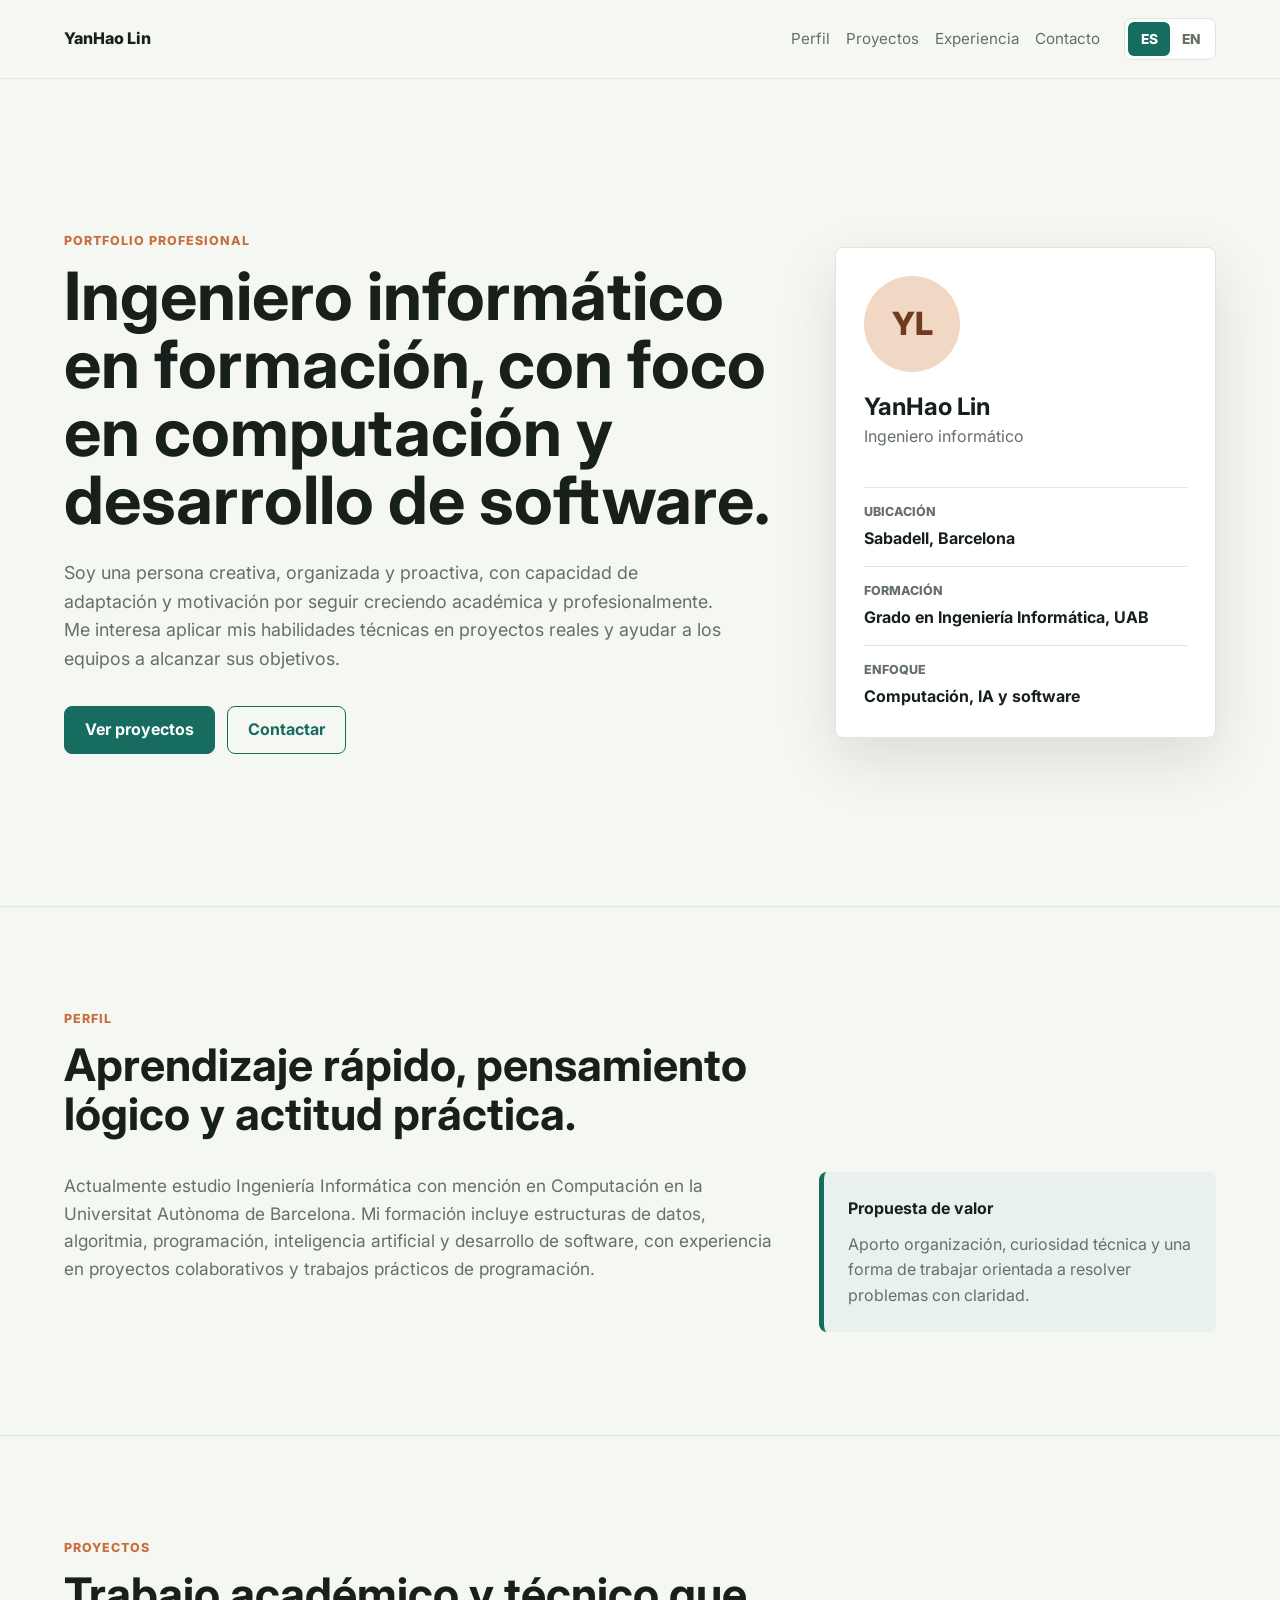
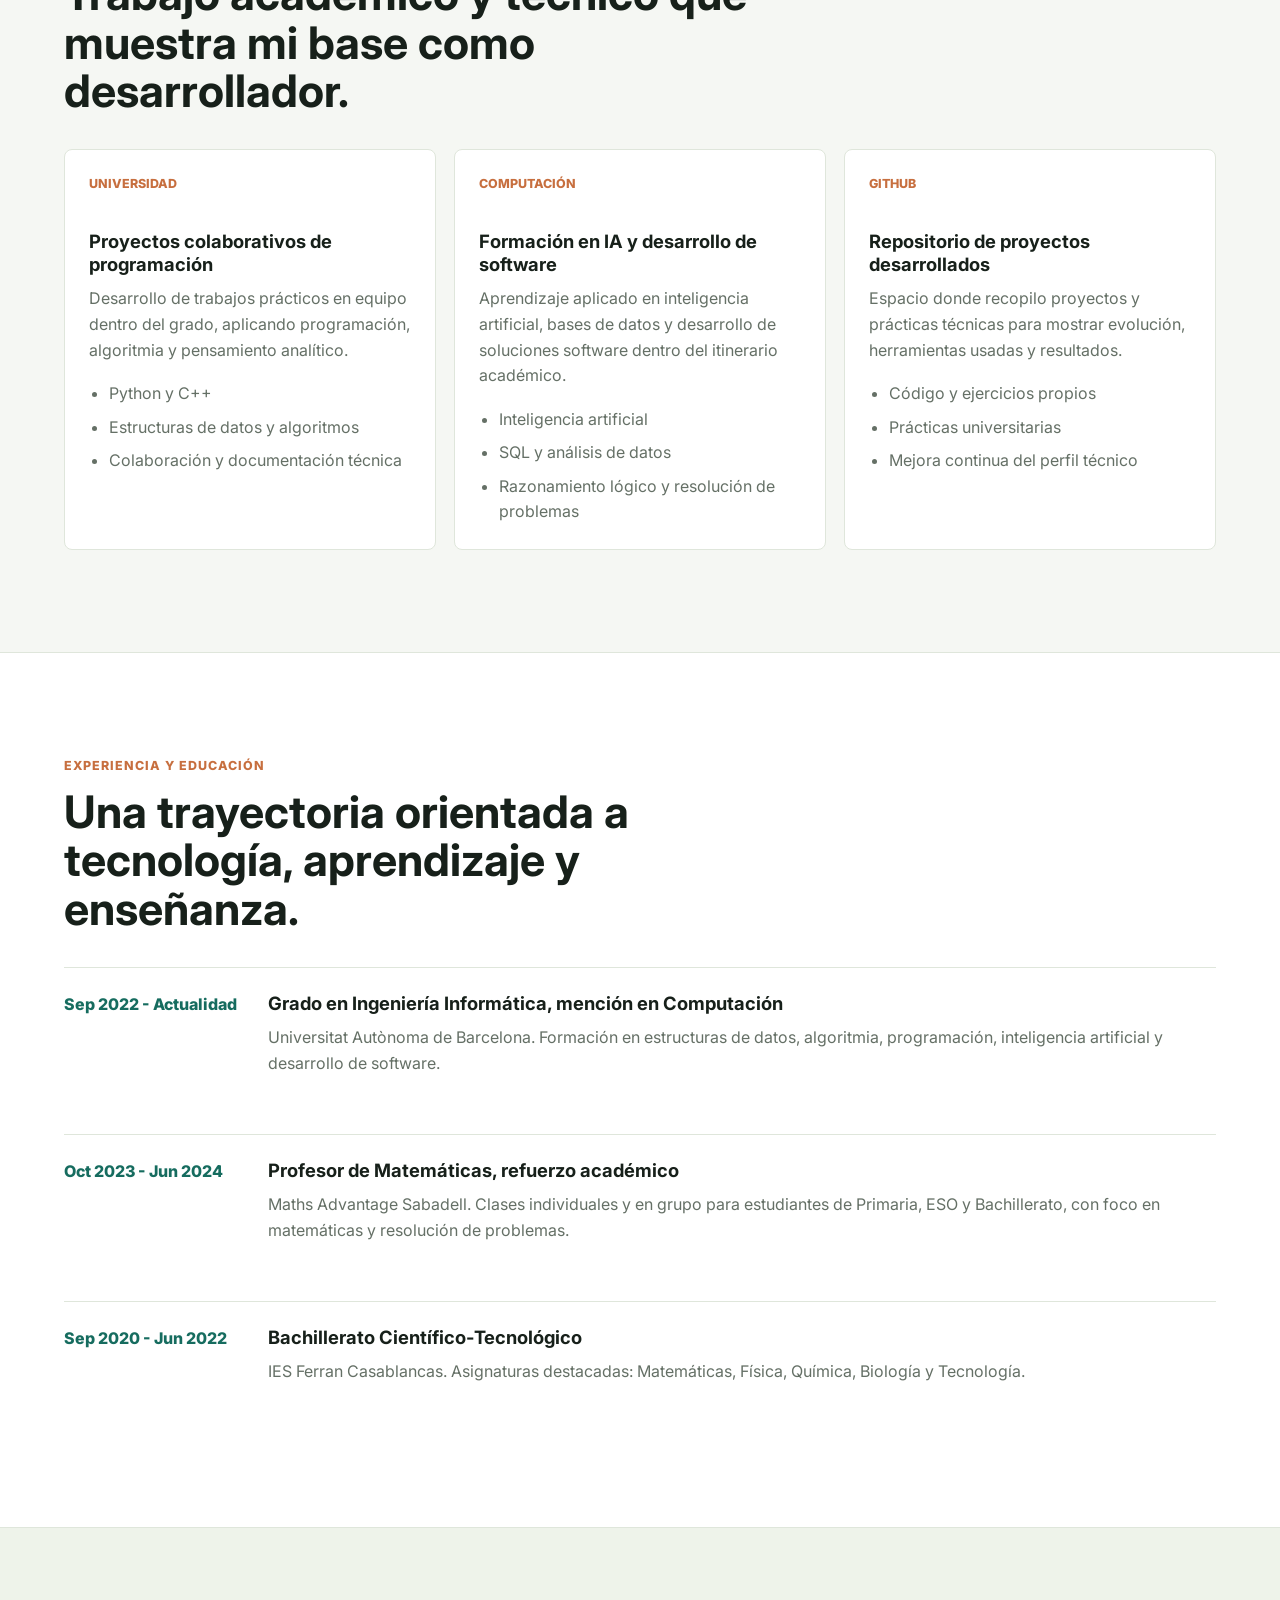
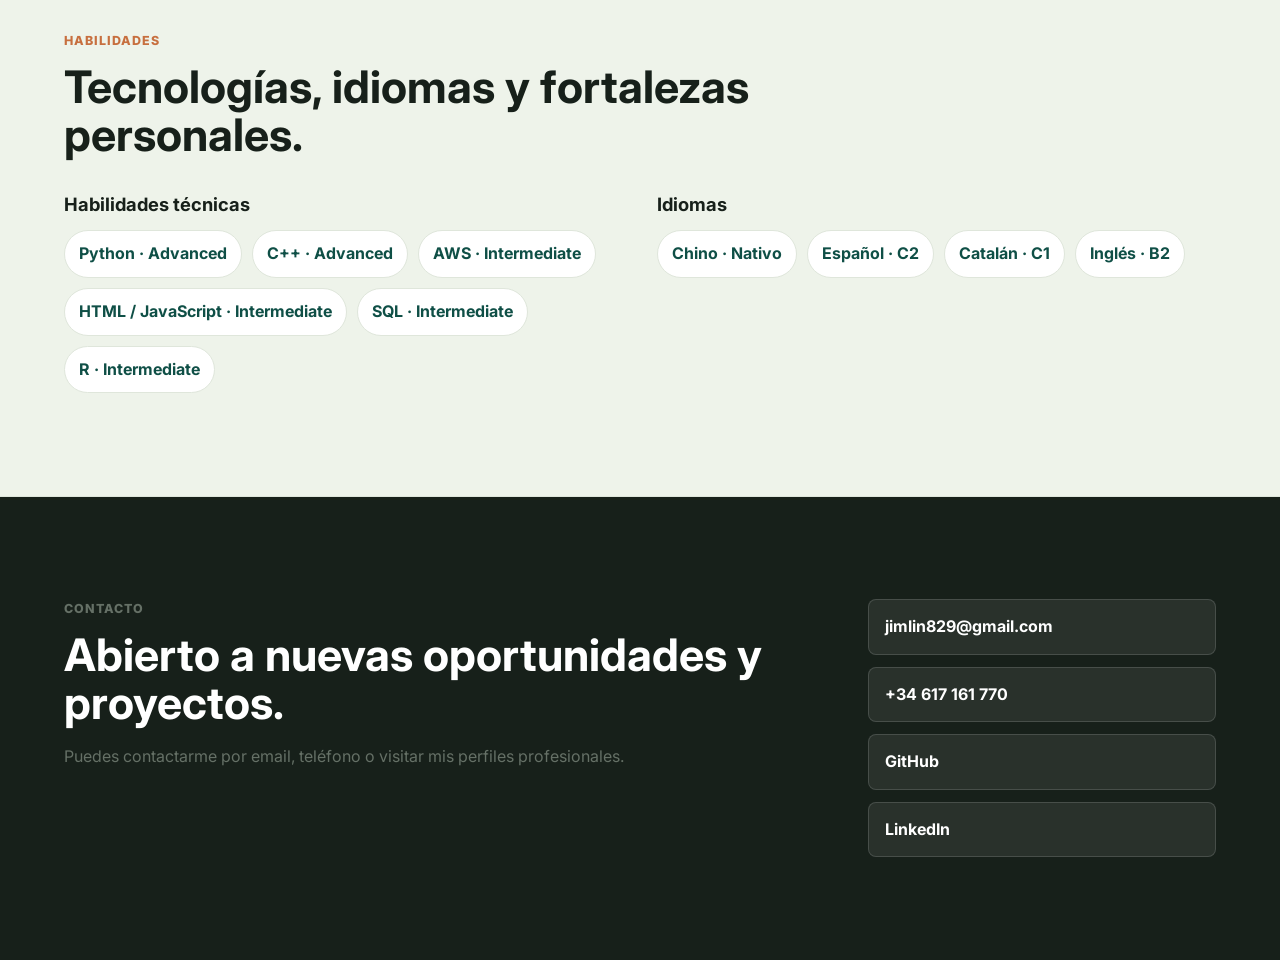
==== index.html @ ebeb7937 "Portfolio creado" ====
<!DOCTYPE html>
<html lang="es">
<head>
  <meta charset="UTF-8">
  <meta name="viewport" content="width=device-width, initial-scale=1.0">
  <title>YanHao Lin | Portfolio</title>
  <link rel="preconnect" href="https://fonts.googleapis.com">
  <link rel="preconnect" href="https://fonts.gstatic.com" crossorigin>
  <link href="https://fonts.googleapis.com/css2?family=Inter:wght@400;500;600;700;800&display=swap" rel="stylesheet">
  <link rel="stylesheet" href="styles.css">
</head>
<body>
  <header class="site-header">
    <a class="brand" href="#inicio">YanHao Lin</a>
    <nav class="nav" aria-label="Navegación principal">
      <a href="#perfil" data-i18n="navProfile">Perfil</a>
      <a href="#proyectos" data-i18n="navProjects">Proyectos</a>
      <a href="#experiencia" data-i18n="navExperience">Experiencia</a>
      <a href="#contacto" data-i18n="navContact">Contacto</a>
    </nav>
    <div class="language-switch" aria-label="Cambiar idioma">
      <button class="lang-button active" type="button" data-lang="es">ES</button>
      <button class="lang-button" type="button" data-lang="en">EN</button>
    </div>
  </header>

  <main>
    <section class="hero" id="inicio">
      <div class="hero-content">
        <p class="eyebrow" data-i18n="heroEyebrow">Portfolio profesional</p>
        <h1 data-i18n="heroTitle">Ingeniero informático en formación, con foco en computación y desarrollo de software.</h1>
        <p class="hero-copy" data-i18n="heroCopy">
          Soy una persona creativa, organizada y proactiva, con capacidad de adaptación y motivación por seguir creciendo académica y profesionalmente. Me interesa aplicar mis habilidades técnicas en proyectos reales y ayudar a los equipos a alcanzar sus objetivos.
        </p>
        <div class="hero-actions">
          <a class="button primary" href="#proyectos" data-i18n="heroPrimary">Ver proyectos</a>
          <a class="button secondary" href="mailto:jimlin829@gmail.com" data-i18n="heroSecondary">Contactar</a>
        </div>
      </div>
      <aside class="profile-panel" aria-label="Resumen profesional">
        <div class="avatar">YL</div>
        <div>
          <h2>YanHao Lin</h2>
          <p data-i18n="role">Ingeniero informático</p>
        </div>
        <dl class="quick-facts">
          <div>
            <dt data-i18n="factLocation">Ubicación</dt>
            <dd>Sabadell, Barcelona</dd>
          </div>
          <div>
            <dt data-i18n="factEducation">Formación</dt>
            <dd data-i18n="factEducationValue">Grado en Ingeniería Informática, UAB</dd>
          </div>
          <div>
            <dt data-i18n="factFocus">Enfoque</dt>
            <dd data-i18n="factFocusValue">Computación, IA y software</dd>
          </div>
        </dl>
      </aside>
    </section>

    <section class="section" id="perfil">
      <div class="section-heading">
        <p class="eyebrow" data-i18n="profileEyebrow">Perfil</p>
        <h2 data-i18n="profileTitle">Aprendizaje rápido, pensamiento lógico y actitud práctica.</h2>
      </div>
      <div class="two-column">
        <p data-i18n="profileCopy">
          Actualmente estudio Ingeniería Informática con mención en Computación en la Universitat Autònoma de Barcelona. Mi formación incluye estructuras de datos, algoritmia, programación, inteligencia artificial y desarrollo de software, con experiencia en proyectos colaborativos y trabajos prácticos de programación.
        </p>
        <div class="highlight-box">
          <strong data-i18n="valueTitle">Propuesta de valor</strong>
          <span data-i18n="valueCopy">Aporto organización, curiosidad técnica y una forma de trabajar orientada a resolver problemas con claridad.</span>
        </div>
      </div>
    </section>

    <section class="section" id="proyectos">
      <div class="section-heading">
        <p class="eyebrow" data-i18n="projectsEyebrow">Proyectos</p>
        <h2 data-i18n="projectsTitle">Trabajo académico y técnico que muestra mi base como desarrollador.</h2>
      </div>
      <div class="project-grid">
        <article class="project-card">
          <div class="project-meta" data-i18n="projectOneMeta">Universidad</div>
          <h3 data-i18n="projectOneTitle">Proyectos colaborativos de programación</h3>
          <p data-i18n="projectOneCopy">Desarrollo de trabajos prácticos en equipo dentro del grado, aplicando programación, algoritmia y pensamiento analítico.</p>
          <ul>
            <li data-i18n="projectOneA">Python y C++</li>
            <li data-i18n="projectOneB">Estructuras de datos y algoritmos</li>
            <li data-i18n="projectOneC">Colaboración y documentación técnica</li>
          </ul>
        </article>
        <article class="project-card">
          <div class="project-meta" data-i18n="projectTwoMeta">Computación</div>
          <h3 data-i18n="projectTwoTitle">Formación en IA y desarrollo de software</h3>
          <p data-i18n="projectTwoCopy">Aprendizaje aplicado en inteligencia artificial, bases de datos y desarrollo de soluciones software dentro del itinerario académico.</p>
          <ul>
            <li data-i18n="projectTwoA">Inteligencia artificial</li>
            <li data-i18n="projectTwoB">SQL y análisis de datos</li>
            <li data-i18n="projectTwoC">Razonamiento lógico y resolución de problemas</li>
          </ul>
        </article>
        <article class="project-card">
          <div class="project-meta" data-i18n="projectThreeMeta">GitHub</div>
          <h3 data-i18n="projectThreeTitle">Repositorio de proyectos desarrollados</h3>
          <p data-i18n="projectThreeCopy">Espacio donde recopilo proyectos y prácticas técnicas para mostrar evolución, herramientas usadas y resultados.</p>
          <ul>
            <li data-i18n="projectThreeA">Código y ejercicios propios</li>
            <li data-i18n="projectThreeB">Prácticas universitarias</li>
            <li data-i18n="projectThreeC">Mejora continua del perfil técnico</li>
          </ul>
        </article>
      </div>
    </section>

    <section class="section timeline-section" id="experiencia">
      <div class="section-heading">
        <p class="eyebrow" data-i18n="experienceEyebrow">Experiencia y educación</p>
        <h2 data-i18n="experienceTitle">Una trayectoria orientada a tecnología, aprendizaje y enseñanza.</h2>
      </div>
      <div class="timeline">
        <article class="timeline-item">
          <span data-i18n="dateUab">Sep 2022 - Actualidad</span>
          <div>
            <h3 data-i18n="uabTitle">Grado en Ingeniería Informática, mención en Computación</h3>
            <p data-i18n="uabCopy">Universitat Autònoma de Barcelona. Formación en estructuras de datos, algoritmia, programación, inteligencia artificial y desarrollo de software.</p>
          </div>
        </article>
        <article class="timeline-item">
          <span data-i18n="dateTutor">Oct 2023 - Jun 2024</span>
          <div>
            <h3 data-i18n="tutorTitle">Profesor de Matemáticas, refuerzo académico</h3>
            <p data-i18n="tutorCopy">Maths Advantage Sabadell. Clases individuales y en grupo para estudiantes de Primaria, ESO y Bachillerato, con foco en matemáticas y resolución de problemas.</p>
          </div>
        </article>
        <article class="timeline-item">
          <span data-i18n="dateBach">Sep 2020 - Jun 2022</span>
          <div>
            <h3 data-i18n="bachTitle">Bachillerato Científico-Tecnológico</h3>
            <p data-i18n="bachCopy">IES Ferran Casablancas. Asignaturas destacadas: Matemáticas, Física, Química, Biología y Tecnología.</p>
          </div>
        </article>
      </div>
    </section>

    <section class="section skills-section">
      <div class="section-heading">
        <p class="eyebrow" data-i18n="skillsEyebrow">Habilidades</p>
        <h2 data-i18n="skillsTitle">Tecnologías, idiomas y fortalezas personales.</h2>
      </div>
      <div class="skill-groups">
        <div>
          <h3 data-i18n="technicalSkills">Habilidades técnicas</h3>
          <div class="skills">
            <span>Python · Advanced</span>
            <span>C++ · Advanced</span>
            <span>AWS · Intermediate</span>
            <span>HTML / JavaScript · Intermediate</span>
            <span>SQL · Intermediate</span>
            <span>R · Intermediate</span>
          </div>
        </div>
        <div>
          <h3 data-i18n="languagesTitle">Idiomas</h3>
          <div class="skills">
            <span data-i18n="languageChinese">Chino · Nativo</span>
            <span data-i18n="languageSpanish">Español · C2</span>
            <span data-i18n="languageCatalan">Catalán · C1</span>
            <span data-i18n="languageEnglish">Inglés · B2</span>
          </div>
        </div>
      </div>
    </section>

    <section class="contact" id="contacto">
      <div>
        <p class="eyebrow" data-i18n="contactEyebrow">Contacto</p>
        <h2 data-i18n="contactTitle">Abierto a nuevas oportunidades y proyectos.</h2>
        <p data-i18n="contactCopy">Puedes contactarme por email, teléfono o visitar mis perfiles profesionales.</p>
      </div>
      <div class="contact-links">
        <a href="mailto:jimlin829@gmail.com">jimlin829@gmail.com</a>
        <a href="tel:+34617161770">+34 617 161 770</a>
        <a href="https://github.com/jimlin829" target="_blank" rel="noreferrer">GitHub</a>
        <a href="https://www.linkedin.com/in/yanhao-lin-095829254" target="_blank" rel="noreferrer">LinkedIn</a>
      </div>
    </section>
  </main>

  <script src="script.js"></script>
</body>
</html>
---- styles.css ----
:root {
  color-scheme: light;
  --bg: #f5f7f3;
  --panel: #ffffff;
  --ink: #17201a;
  --muted: #657066;
  --line: #dfe6db;
  --accent: #166c5f;
  --accent-dark: #0f4f46;
  --warm: #c76f3f;
  --shadow: 0 22px 60px rgba(23, 32, 26, 0.12);
}

* {
  box-sizing: border-box;
}

html {
  scroll-behavior: smooth;
}

body {
  margin: 0;
  background: var(--bg);
  color: var(--ink);
  font-family: Inter, Arial, sans-serif;
  line-height: 1.6;
}

a {
  color: inherit;
  text-decoration: none;
}

.site-header {
  position: sticky;
  top: 0;
  z-index: 10;
  display: flex;
  align-items: center;
  justify-content: space-between;
  gap: 24px;
  padding: 18px clamp(20px, 5vw, 72px);
  background: rgba(245, 247, 243, 0.88);
  border-bottom: 1px solid rgba(223, 230, 219, 0.8);
  backdrop-filter: blur(18px);
}

.brand {
  flex: 0 0 auto;
  font-weight: 800;
  letter-spacing: 0;
}

.nav {
  display: flex;
  flex-wrap: wrap;
  gap: 16px;
  margin-left: auto;
  color: var(--muted);
  font-size: 0.95rem;
}

.nav a:hover,
.nav a:focus {
  color: var(--accent);
}

.language-switch {
  display: inline-grid;
  grid-template-columns: 1fr 1fr;
  flex: 0 0 auto;
  padding: 3px;
  background: #ffffff;
  border: 1px solid var(--line);
  border-radius: 8px;
}

.lang-button {
  min-width: 42px;
  height: 34px;
  padding: 0 10px;
  background: transparent;
  border: 0;
  border-radius: 6px;
  color: var(--muted);
  cursor: pointer;
  font: inherit;
  font-size: 0.86rem;
  font-weight: 800;
}

.lang-button.active {
  background: var(--accent);
  color: #ffffff;
}

.lang-button:focus-visible {
  outline: 2px solid var(--warm);
  outline-offset: 2px;
}

.hero {
  display: grid;
  grid-template-columns: minmax(0, 1.3fr) minmax(300px, 0.7fr);
  align-items: center;
  gap: clamp(28px, 5vw, 64px);
  min-height: calc(100vh - 72px);
  padding: clamp(56px, 8vw, 104px) clamp(20px, 5vw, 72px);
  border-bottom: 1px solid var(--line);
}

.hero-content {
  max-width: 820px;
}

.eyebrow {
  margin: 0 0 12px;
  color: var(--warm);
  font-size: 0.78rem;
  font-weight: 800;
  letter-spacing: 0.08em;
  text-transform: uppercase;
}

h1,
h2,
h3,
p {
  margin-top: 0;
}

h1 {
  max-width: 780px;
  margin-bottom: 24px;
  font-size: clamp(2.2rem, 5.2vw, 4.8rem);
  line-height: 1.02;
  letter-spacing: 0;
}

h2 {
  margin-bottom: 16px;
  font-size: clamp(1.8rem, 3.5vw, 3.2rem);
  line-height: 1.08;
}

h3 {
  margin-bottom: 10px;
  font-size: 1.15rem;
  line-height: 1.25;
}

.hero-copy {
  max-width: 660px;
  color: var(--muted);
  font-size: 1.12rem;
}

.hero-actions {
  display: flex;
  flex-wrap: wrap;
  gap: 12px;
  margin-top: 32px;
}

.button {
  display: inline-flex;
  align-items: center;
  justify-content: center;
  min-height: 48px;
  padding: 0 20px;
  border: 1px solid var(--accent);
  border-radius: 8px;
  font-weight: 700;
}

.button.primary {
  background: var(--accent);
  color: #ffffff;
}

.button.secondary {
  color: var(--accent);
}

.button:hover,
.button:focus {
  transform: translateY(-1px);
}

.profile-panel {
  display: grid;
  gap: 22px;
  padding: 28px;
  background: var(--panel);
  border: 1px solid var(--line);
  border-radius: 8px;
  box-shadow: var(--shadow);
}

.avatar {
  display: grid;
  width: 96px;
  height: 96px;
  place-items: center;
  background: #f0d8c4;
  color: #713b20;
  border-radius: 50%;
  font-size: 2rem;
  font-weight: 800;
}

.profile-panel h2 {
  margin-bottom: 4px;
  font-size: 1.5rem;
}

.profile-panel p {
  color: var(--muted);
}

.quick-facts {
  display: grid;
  gap: 14px;
  margin: 0;
}

.quick-facts div {
  padding-top: 14px;
  border-top: 1px solid var(--line);
}

.quick-facts dt {
  color: var(--muted);
  font-size: 0.78rem;
  font-weight: 800;
  text-transform: uppercase;
}

.quick-facts dd {
  margin: 4px 0 0;
  font-weight: 700;
}

.section {
  padding: clamp(64px, 8vw, 104px) clamp(20px, 5vw, 72px);
  border-bottom: 1px solid var(--line);
}

.section-heading {
  max-width: 760px;
  margin-bottom: 34px;
}

.two-column {
  display: grid;
  grid-template-columns: minmax(0, 1fr) minmax(260px, 0.55fr);
  gap: 32px;
  align-items: start;
}

.two-column > p {
  max-width: 780px;
  color: var(--muted);
  font-size: 1.08rem;
}

.highlight-box {
  display: grid;
  gap: 10px;
  padding: 24px;
  background: #e8f1ef;
  border-left: 5px solid var(--accent);
  border-radius: 8px;
}

.highlight-box span {
  color: var(--muted);
}

.project-grid {
  display: grid;
  grid-template-columns: repeat(3, minmax(0, 1fr));
  gap: 18px;
}

.project-card {
  min-height: 310px;
  padding: 24px;
  background: var(--panel);
  border: 1px solid var(--line);
  border-radius: 8px;
}

.project-meta {
  margin-bottom: 36px;
  color: var(--warm);
  font-size: 0.78rem;
  font-weight: 800;
  text-transform: uppercase;
}

.project-card p,
.timeline-item p,
.contact p {
  color: var(--muted);
}

.project-card ul {
  display: grid;
  gap: 8px;
  margin: 18px 0 0;
  padding-left: 20px;
  color: var(--muted);
}

.timeline-section {
  background: #ffffff;
}

.timeline {
  display: grid;
  gap: 18px;
}

.timeline-item {
  display: grid;
  grid-template-columns: 180px minmax(0, 1fr);
  gap: 24px;
  padding: 24px 0;
  border-top: 1px solid var(--line);
}

.timeline-item span {
  color: var(--accent);
  font-weight: 800;
}

.skills-section {
  background: #eef3ea;
}

.skill-groups {
  display: grid;
  grid-template-columns: minmax(0, 1fr) minmax(0, 1fr);
  gap: 34px;
}

.skill-groups h3 {
  margin-bottom: 14px;
}

.skills {
  display: flex;
  flex-wrap: wrap;
  gap: 10px;
}

.skills span {
  padding: 10px 14px;
  background: #ffffff;
  border: 1px solid var(--line);
  border-radius: 999px;
  color: var(--accent-dark);
  font-weight: 700;
}

.contact {
  display: grid;
  grid-template-columns: minmax(0, 1fr) minmax(260px, 0.45fr);
  gap: 32px;
  padding: clamp(64px, 8vw, 104px) clamp(20px, 5vw, 72px);
  background: var(--ink);
  color: #ffffff;
}

.contact p {
  max-width: 640px;
}

.contact-links {
  display: grid;
  gap: 12px;
  align-content: start;
}

.contact-links a {
  padding: 14px 16px;
  background: rgba(255, 255, 255, 0.08);
  border: 1px solid rgba(255, 255, 255, 0.14);
  border-radius: 8px;
  font-weight: 700;
}

.contact-links a:hover,
.contact-links a:focus {
  background: rgba(255, 255, 255, 0.16);
}

@media (max-width: 900px) {
  .hero,
  .two-column,
  .skill-groups,
  .contact {
    grid-template-columns: 1fr;
  }

  .hero {
    min-height: auto;
  }

  .project-grid {
    grid-template-columns: 1fr;
  }

  .project-card {
    min-height: auto;
  }
}

@media (max-width: 640px) {
  .site-header {
    align-items: flex-start;
    flex-direction: column;
  }

  .nav {
    margin-left: 0;
    width: 100%;
    justify-content: space-between;
    gap: 10px;
    font-size: 0.9rem;
  }

  .language-switch {
    width: 100%;
  }

  h1 {
    font-size: clamp(2.3rem, 15vw, 4rem);
  }

  .profile-panel,
  .project-card,
  .highlight-box {
    padding: 20px;
  }

  .timeline-item {
    grid-template-columns: 1fr;
    gap: 8px;
  }
}
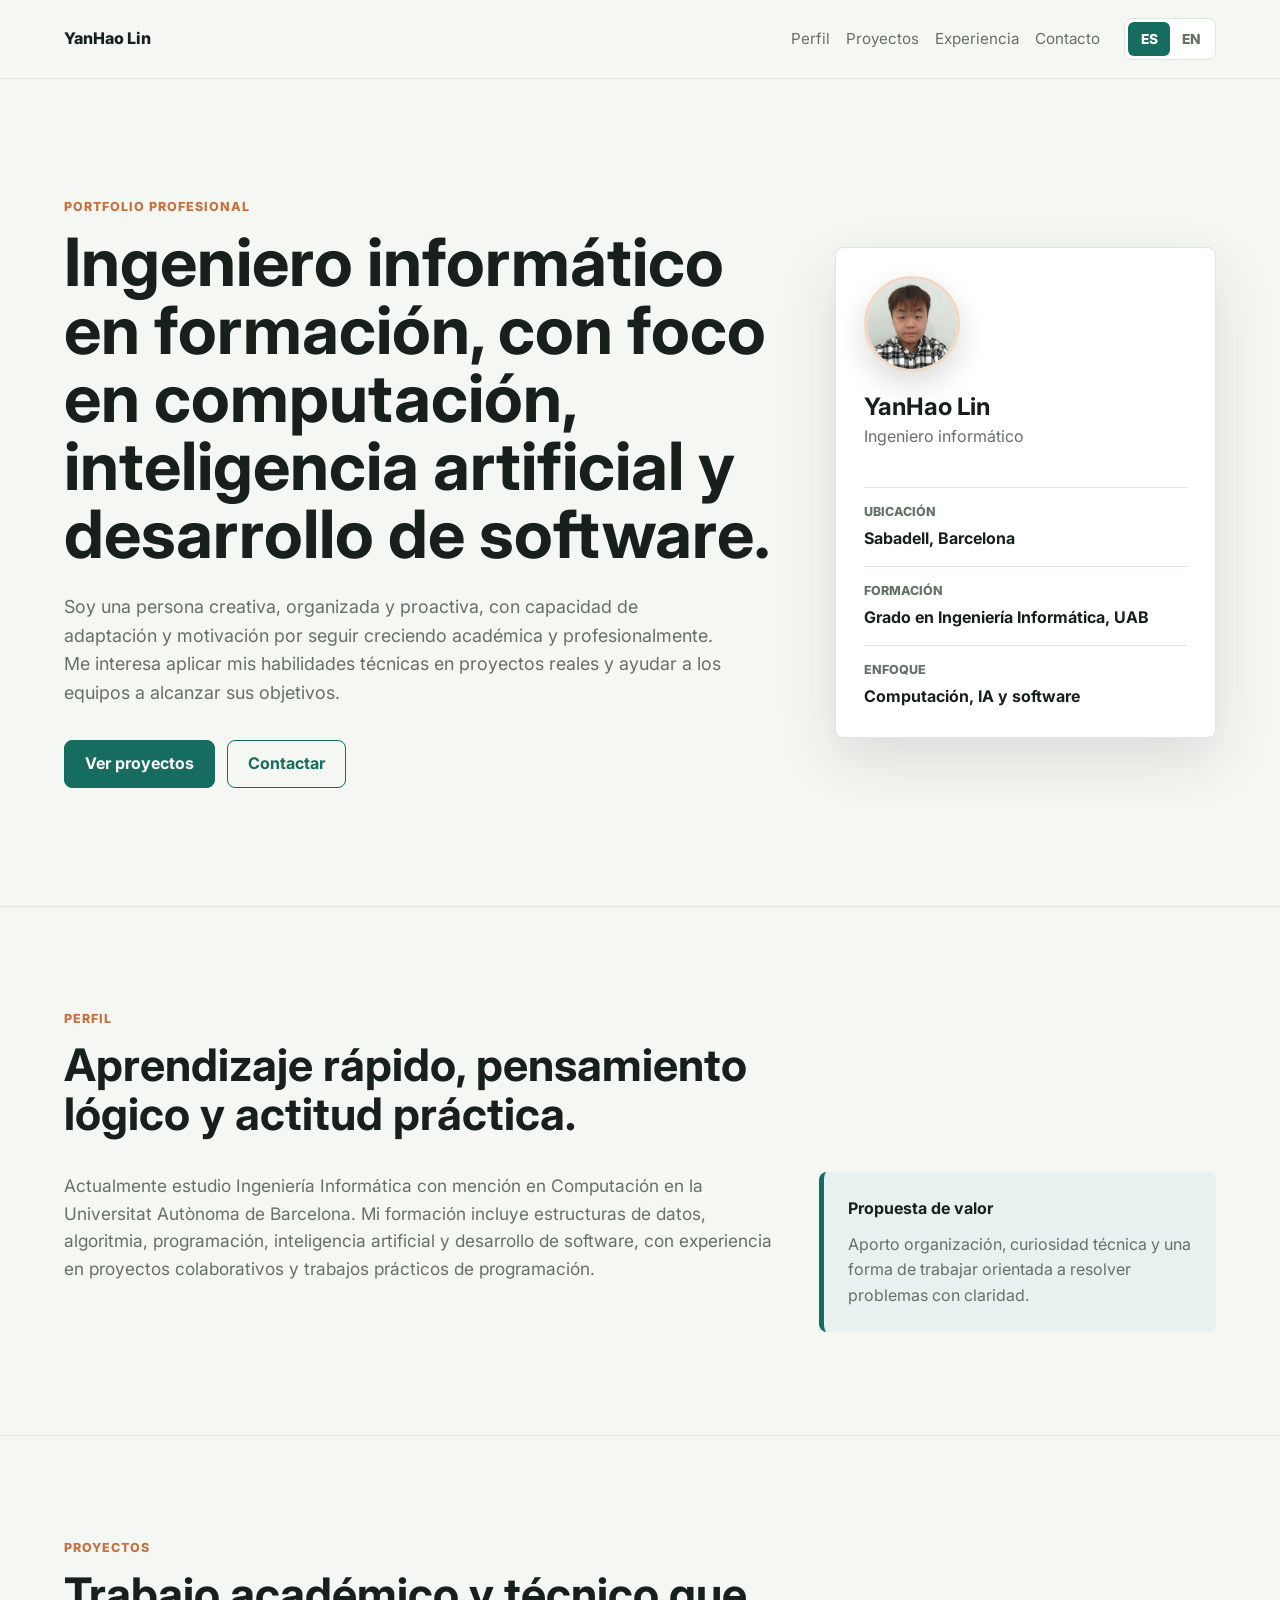
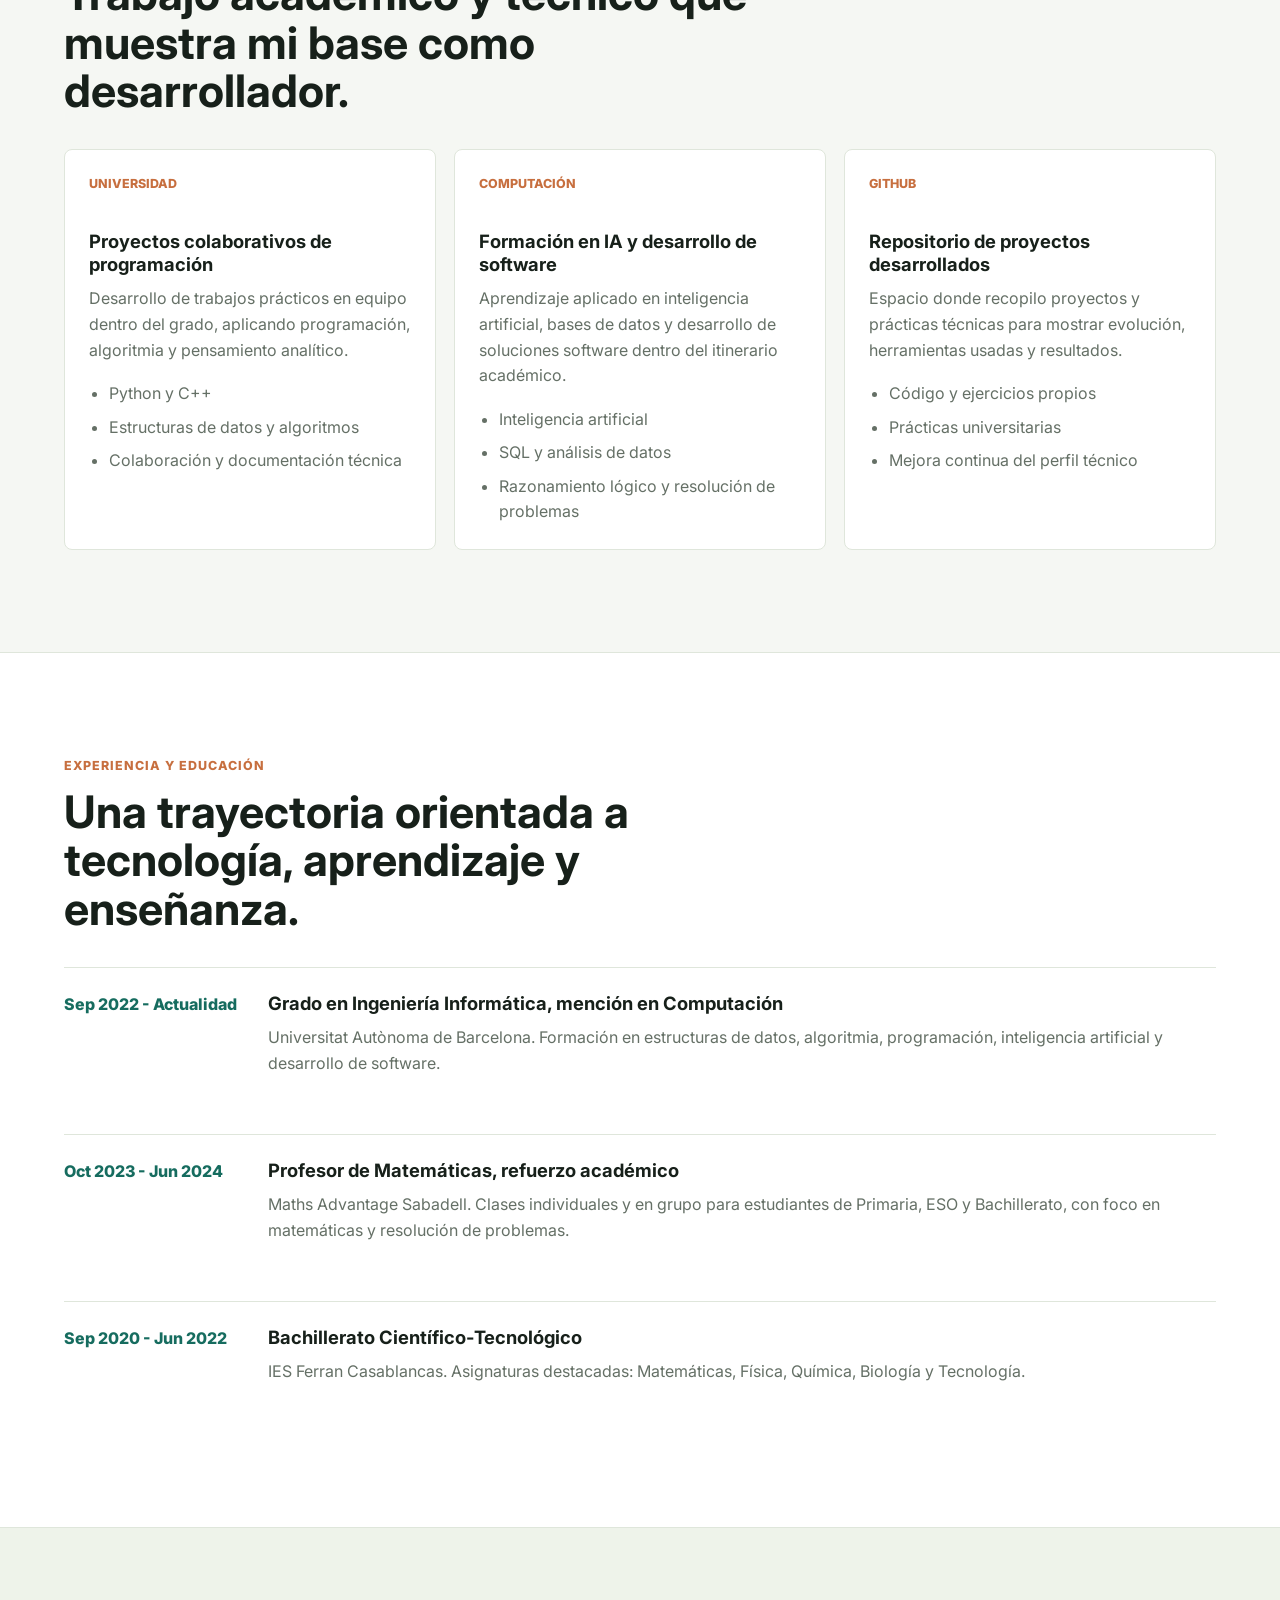
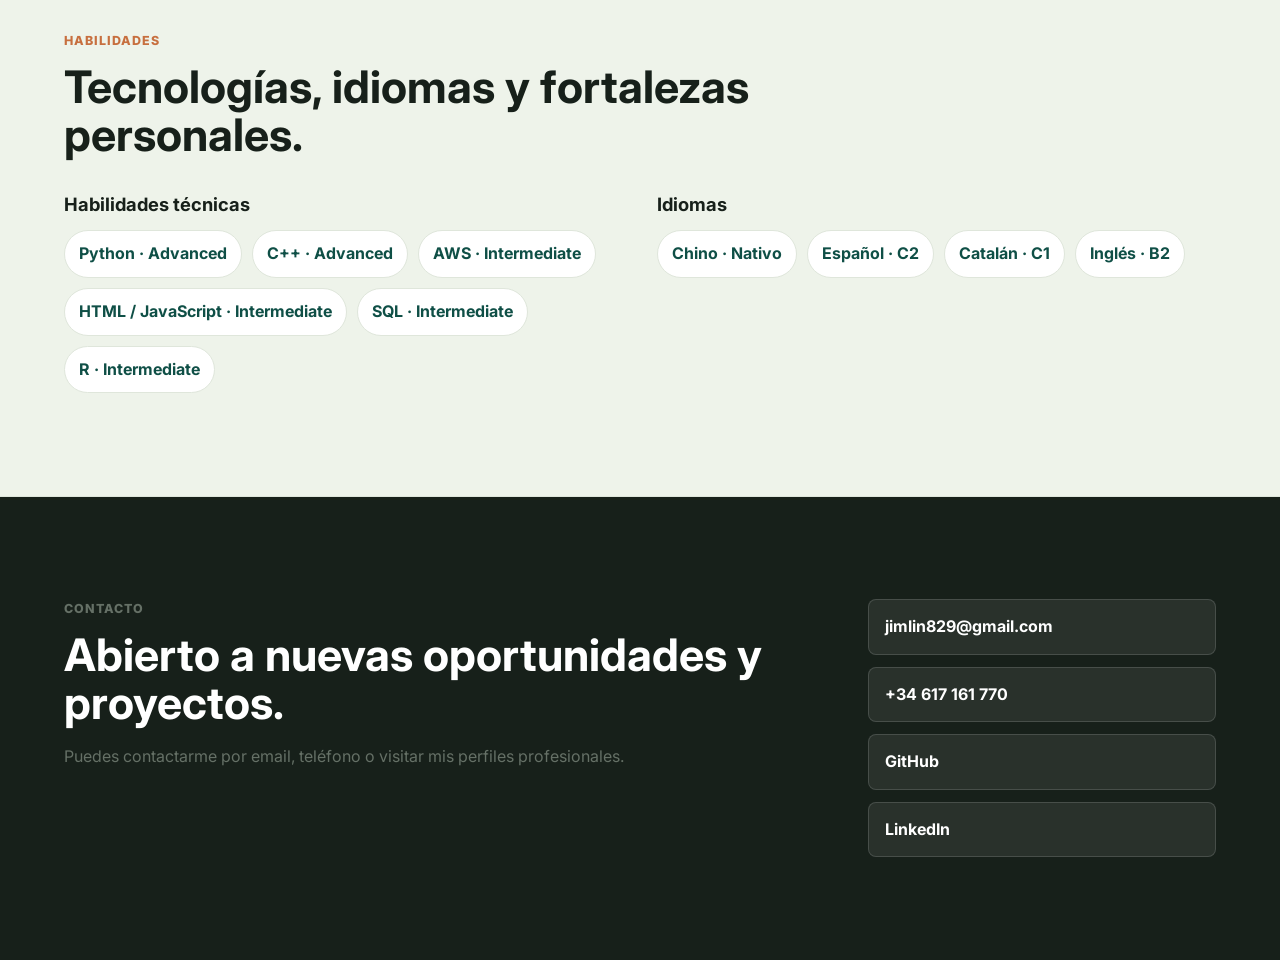
==== commit 6756dc3d: "Actualización" ====
--- a/index.html
+++ b/index.html
@@ -28,7 +28,7 @@
     <section class="hero" id="inicio">
       <div class="hero-content">
         <p class="eyebrow" data-i18n="heroEyebrow">Portfolio profesional</p>
-        <h1 data-i18n="heroTitle">Ingeniero informático en formación, con foco en computación y desarrollo de software.</h1>
+        <h1 data-i18n="heroTitle">Ingeniero informático en formación, con foco en computación, inteligencia artificial y desarrollo de software.</h1>
         <p class="hero-copy" data-i18n="heroCopy">
           Soy una persona creativa, organizada y proactiva, con capacidad de adaptación y motivación por seguir creciendo académica y profesionalmente. Me interesa aplicar mis habilidades técnicas en proyectos reales y ayudar a los equipos a alcanzar sus objetivos.
         </p>
@@ -38,7 +38,7 @@
         </div>
       </div>
       <aside class="profile-panel" aria-label="Resumen profesional">
-        <div class="avatar">YL</div>
+        <img class="avatar" src="assets/profile.jpg" alt="Foto de perfil de YanHao Lin">
         <div>
           <h2>YanHao Lin</h2>
           <p data-i18n="role">Ingeniero informático</p>
--- a/styles.css
+++ b/styles.css
@@ -199,15 +199,14 @@
 }
 
 .avatar {
-  display: grid;
   width: 96px;
   height: 96px;
-  place-items: center;
-  background: #f0d8c4;
-  color: #713b20;
+  display: block;
+  object-fit: cover;
+  object-position: center;
+  border: 3px solid #f0d8c4;
   border-radius: 50%;
-  font-size: 2rem;
-  font-weight: 800;
+  box-shadow: 0 12px 30px rgba(23, 32, 26, 0.16);
 }
 
 .profile-panel h2 {
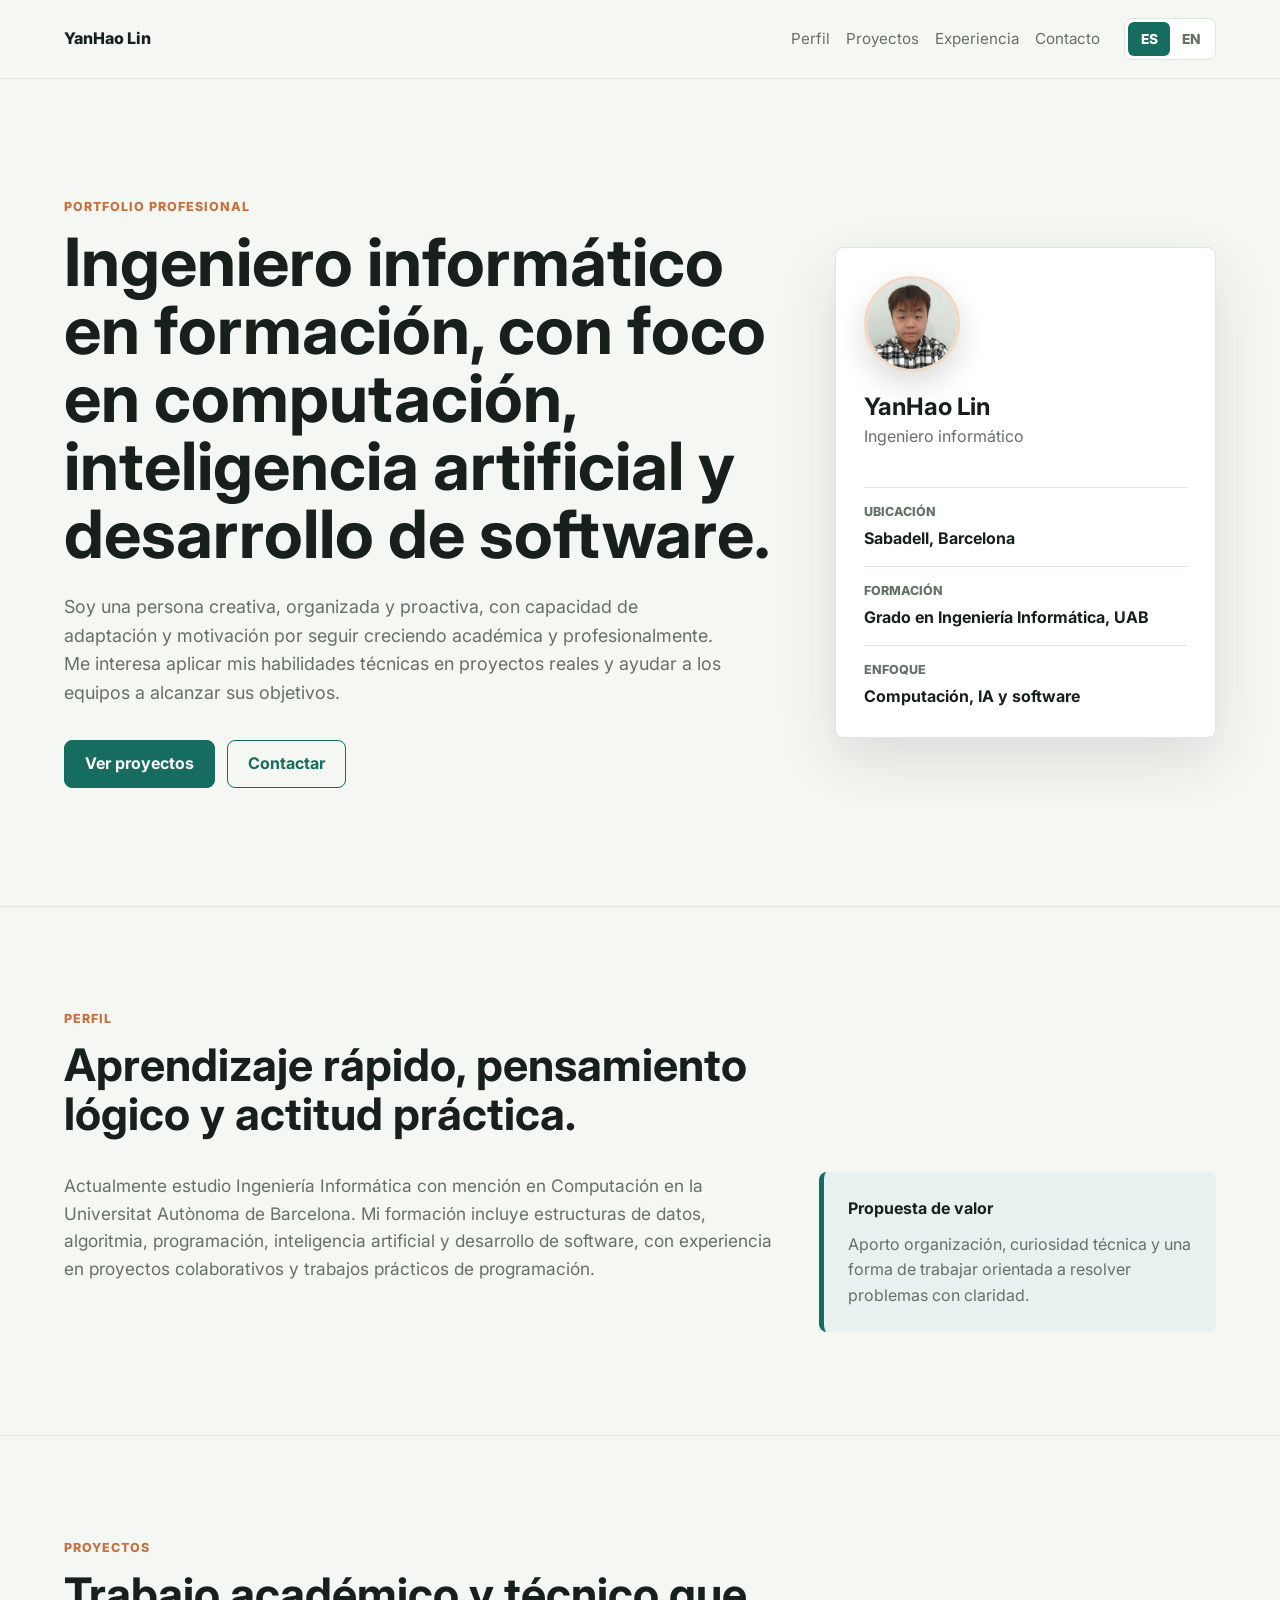
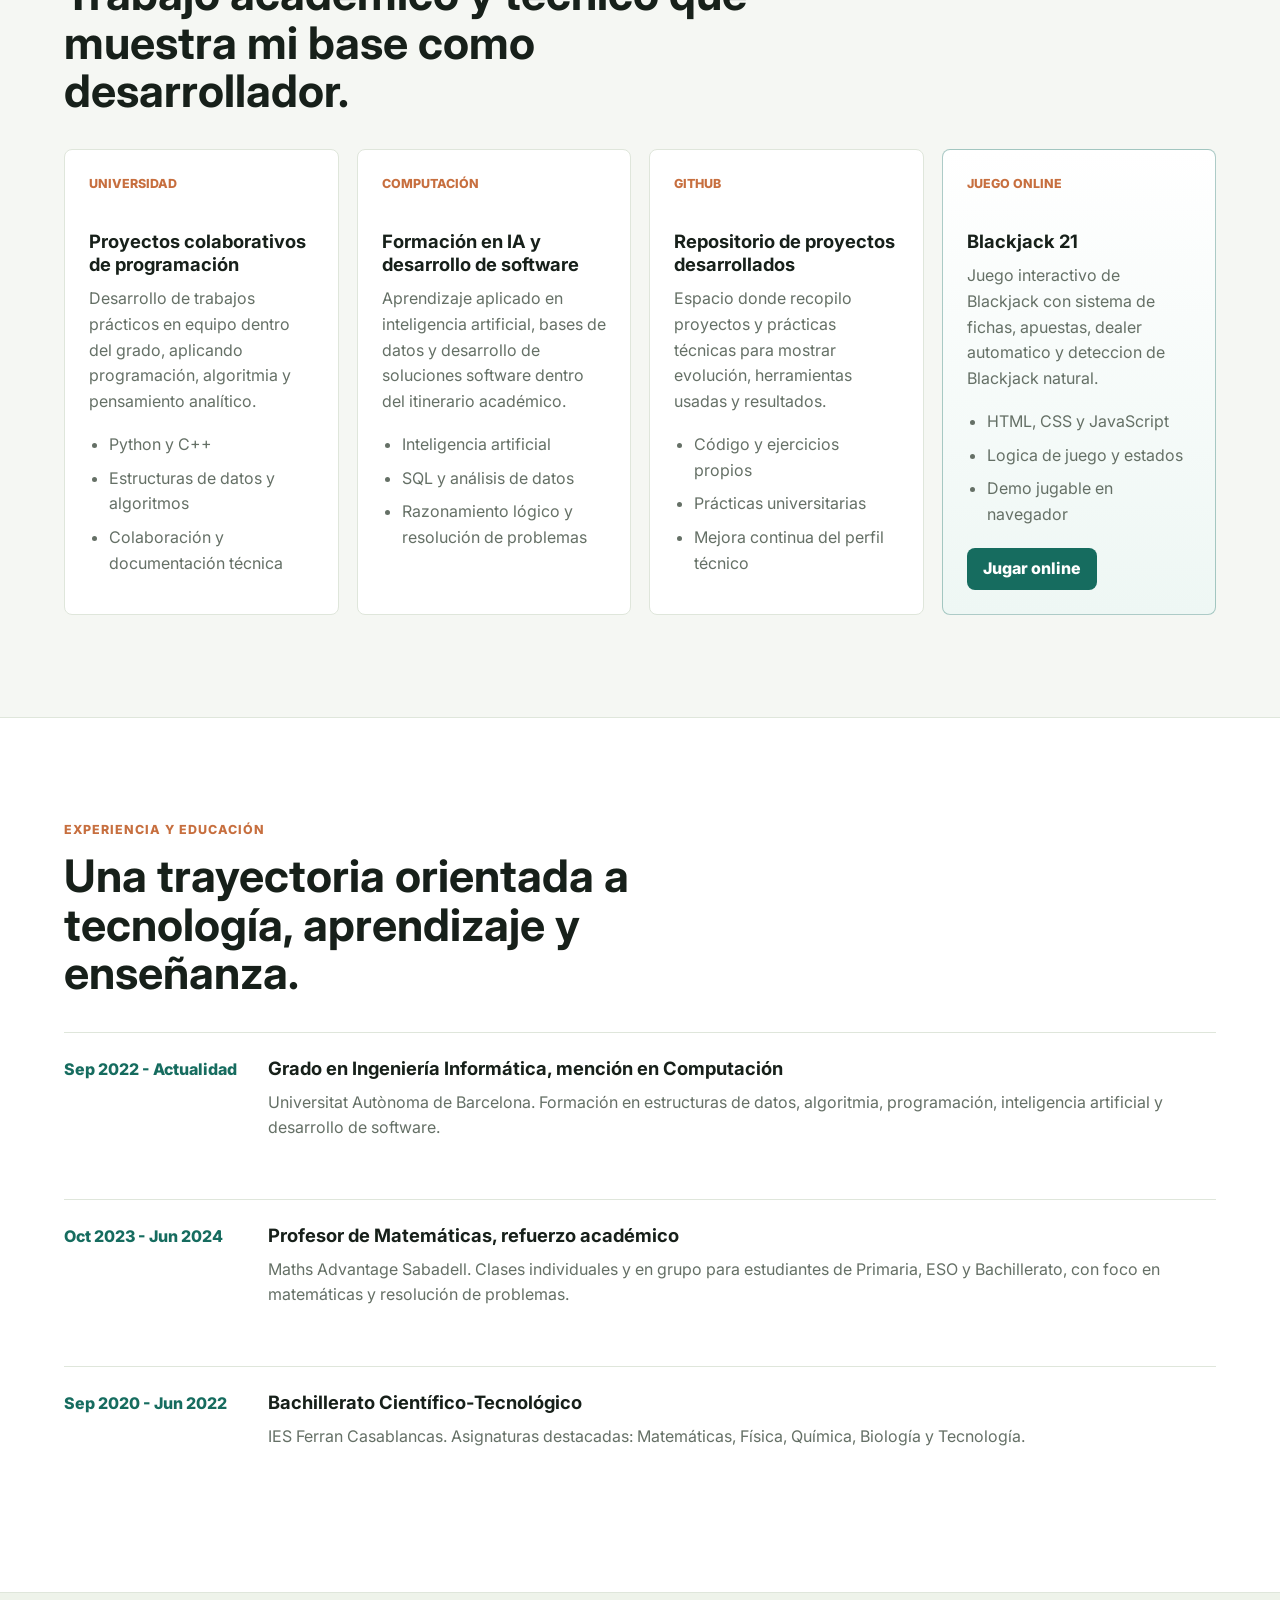
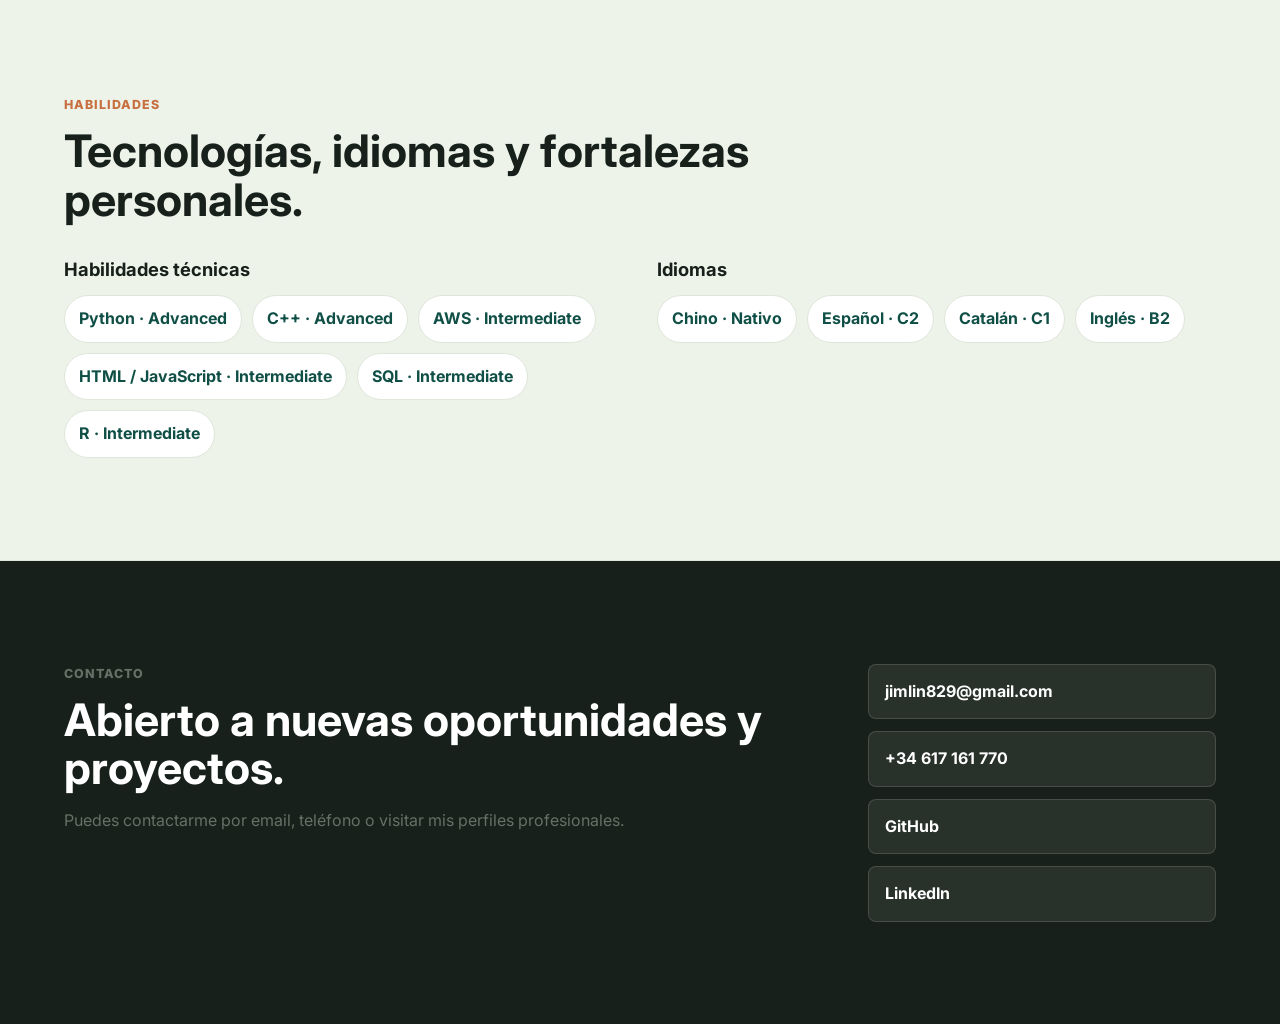
==== commit 6cd79596: "Proyecto subido" ====
--- a/index.html
+++ b/index.html
@@ -112,6 +112,17 @@
             <li data-i18n="projectThreeC">Mejora continua del perfil técnico</li>
           </ul>
         </article>
+        <article class="project-card playable-project">
+          <div class="project-meta" data-i18n="projectBlackjackMeta">Juego online</div>
+          <h3 data-i18n="projectBlackjackTitle">Blackjack 21</h3>
+          <p data-i18n="projectBlackjackCopy">Juego interactivo de Blackjack con sistema de fichas, apuestas, dealer automatico y deteccion de Blackjack natural.</p>
+          <ul>
+            <li data-i18n="projectBlackjackA">HTML, CSS y JavaScript</li>
+            <li data-i18n="projectBlackjackB">Logica de juego y estados</li>
+            <li data-i18n="projectBlackjackC">Demo jugable en navegador</li>
+          </ul>
+          <a class="project-link" href="projects/blackjack/" data-i18n="projectBlackjackLink">Jugar online</a>
+        </article>
       </div>
     </section>
 
--- a/styles.css
+++ b/styles.css
@@ -25,11 +25,16 @@
   color: var(--ink);
   font-family: Inter, Arial, sans-serif;
   line-height: 1.6;
+  overflow-x: hidden;
 }
 
 a {
   color: inherit;
   text-decoration: none;
+}
+
+img {
+  max-width: 100%;
 }
 
 .site-header {
@@ -136,18 +141,21 @@
   font-size: clamp(2.2rem, 5.2vw, 4.8rem);
   line-height: 1.02;
   letter-spacing: 0;
+  overflow-wrap: anywhere;
 }
 
 h2 {
   margin-bottom: 16px;
   font-size: clamp(1.8rem, 3.5vw, 3.2rem);
   line-height: 1.08;
+  overflow-wrap: anywhere;
 }
 
 h3 {
   margin-bottom: 10px;
   font-size: 1.15rem;
   line-height: 1.25;
+  overflow-wrap: anywhere;
 }
 
 .hero-copy {
@@ -172,6 +180,7 @@
   border: 1px solid var(--accent);
   border-radius: 8px;
   font-weight: 700;
+  text-align: center;
 }
 
 .button.primary {
@@ -279,7 +288,7 @@
 
 .project-grid {
   display: grid;
-  grid-template-columns: repeat(3, minmax(0, 1fr));
+  grid-template-columns: repeat(4, minmax(0, 1fr));
   gap: 18px;
 }
 
@@ -311,6 +320,30 @@
   margin: 18px 0 0;
   padding-left: 20px;
   color: var(--muted);
+}
+
+.playable-project {
+  border-color: rgba(22, 108, 95, 0.35);
+  background: linear-gradient(180deg, #ffffff 0%, #eef7f4 100%);
+}
+
+.project-link {
+  display: inline-flex;
+  align-items: center;
+  justify-content: center;
+  min-height: 42px;
+  margin-top: 20px;
+  padding: 0 16px;
+  background: var(--accent);
+  border-radius: 8px;
+  color: #ffffff;
+  font-weight: 800;
+}
+
+.project-link:hover,
+.project-link:focus {
+  background: var(--accent-dark);
+  transform: translateY(-1px);
 }
 
 .timeline-section {
@@ -362,6 +395,7 @@
   border-radius: 999px;
   color: var(--accent-dark);
   font-weight: 700;
+  overflow-wrap: anywhere;
 }
 
 .contact {
@@ -389,6 +423,7 @@
   border: 1px solid rgba(255, 255, 255, 0.14);
   border-radius: 8px;
   font-weight: 700;
+  overflow-wrap: anywhere;
 }
 
 .contact-links a:hover,
@@ -409,7 +444,7 @@
   }
 
   .project-grid {
-    grid-template-columns: 1fr;
+    grid-template-columns: repeat(2, minmax(0, 1fr));
   }
 
   .project-card {
@@ -417,26 +452,88 @@
   }
 }
 
+@media (max-width: 720px) {
+  .project-grid {
+    grid-template-columns: 1fr;
+  }
+}
+
 @media (max-width: 640px) {
   .site-header {
-    align-items: flex-start;
-    flex-direction: column;
+    display: grid;
+    grid-template-columns: minmax(0, 1fr) auto;
+    align-items: center;
+    gap: 12px;
+    padding: 14px 18px;
   }
 
   .nav {
+    grid-column: 1 / -1;
     margin-left: 0;
     width: 100%;
-    justify-content: space-between;
-    gap: 10px;
-    font-size: 0.9rem;
+    justify-content: flex-start;
+    gap: 8px 14px;
+    font-size: 0.88rem;
   }
 
   .language-switch {
+    width: auto;
+  }
+
+  .lang-button {
+    min-width: 38px;
+    height: 32px;
+  }
+
+  .hero,
+  .section,
+  .contact {
+    padding: 44px 18px;
+  }
+
+  .hero {
+    gap: 24px;
+  }
+
+  h1 {
+    margin-bottom: 18px;
+    font-size: clamp(2rem, 9.5vw, 2.95rem);
+    line-height: 1.06;
+  }
+
+  h2 {
+    font-size: clamp(1.55rem, 7vw, 2.1rem);
+    line-height: 1.12;
+  }
+
+  .hero-copy,
+  .two-column > p {
+    font-size: 1rem;
+  }
+
+  .hero-actions {
+    display: grid;
+    grid-template-columns: 1fr;
+    margin-top: 24px;
+  }
+
+  .button {
     width: 100%;
   }
 
-  h1 {
-    font-size: clamp(2.3rem, 15vw, 4rem);
+  .profile-panel {
+    grid-template-columns: 76px minmax(0, 1fr);
+    align-items: center;
+    gap: 16px;
+  }
+
+  .avatar {
+    width: 76px;
+    height: 76px;
+  }
+
+  .quick-facts {
+    grid-column: 1 / -1;
   }
 
   .profile-panel,
@@ -448,5 +545,45 @@
   .timeline-item {
     grid-template-columns: 1fr;
     gap: 8px;
-  }
-}
+    padding: 20px 0;
+  }
+
+  .project-meta {
+    margin-bottom: 20px;
+  }
+
+  .skills {
+    gap: 8px;
+  }
+
+  .skills span {
+    border-radius: 8px;
+    font-size: 0.92rem;
+  }
+}
+
+@media (max-width: 420px) {
+  .site-header {
+    position: static;
+  }
+
+  .nav {
+    display: grid;
+    grid-template-columns: 1fr 1fr;
+  }
+
+  .nav a {
+    padding: 6px 0;
+  }
+
+  h1 {
+    font-size: clamp(1.85rem, 10vw, 2.45rem);
+  }
+
+  .hero,
+  .section,
+  .contact {
+    padding-left: 16px;
+    padding-right: 16px;
+  }
+}
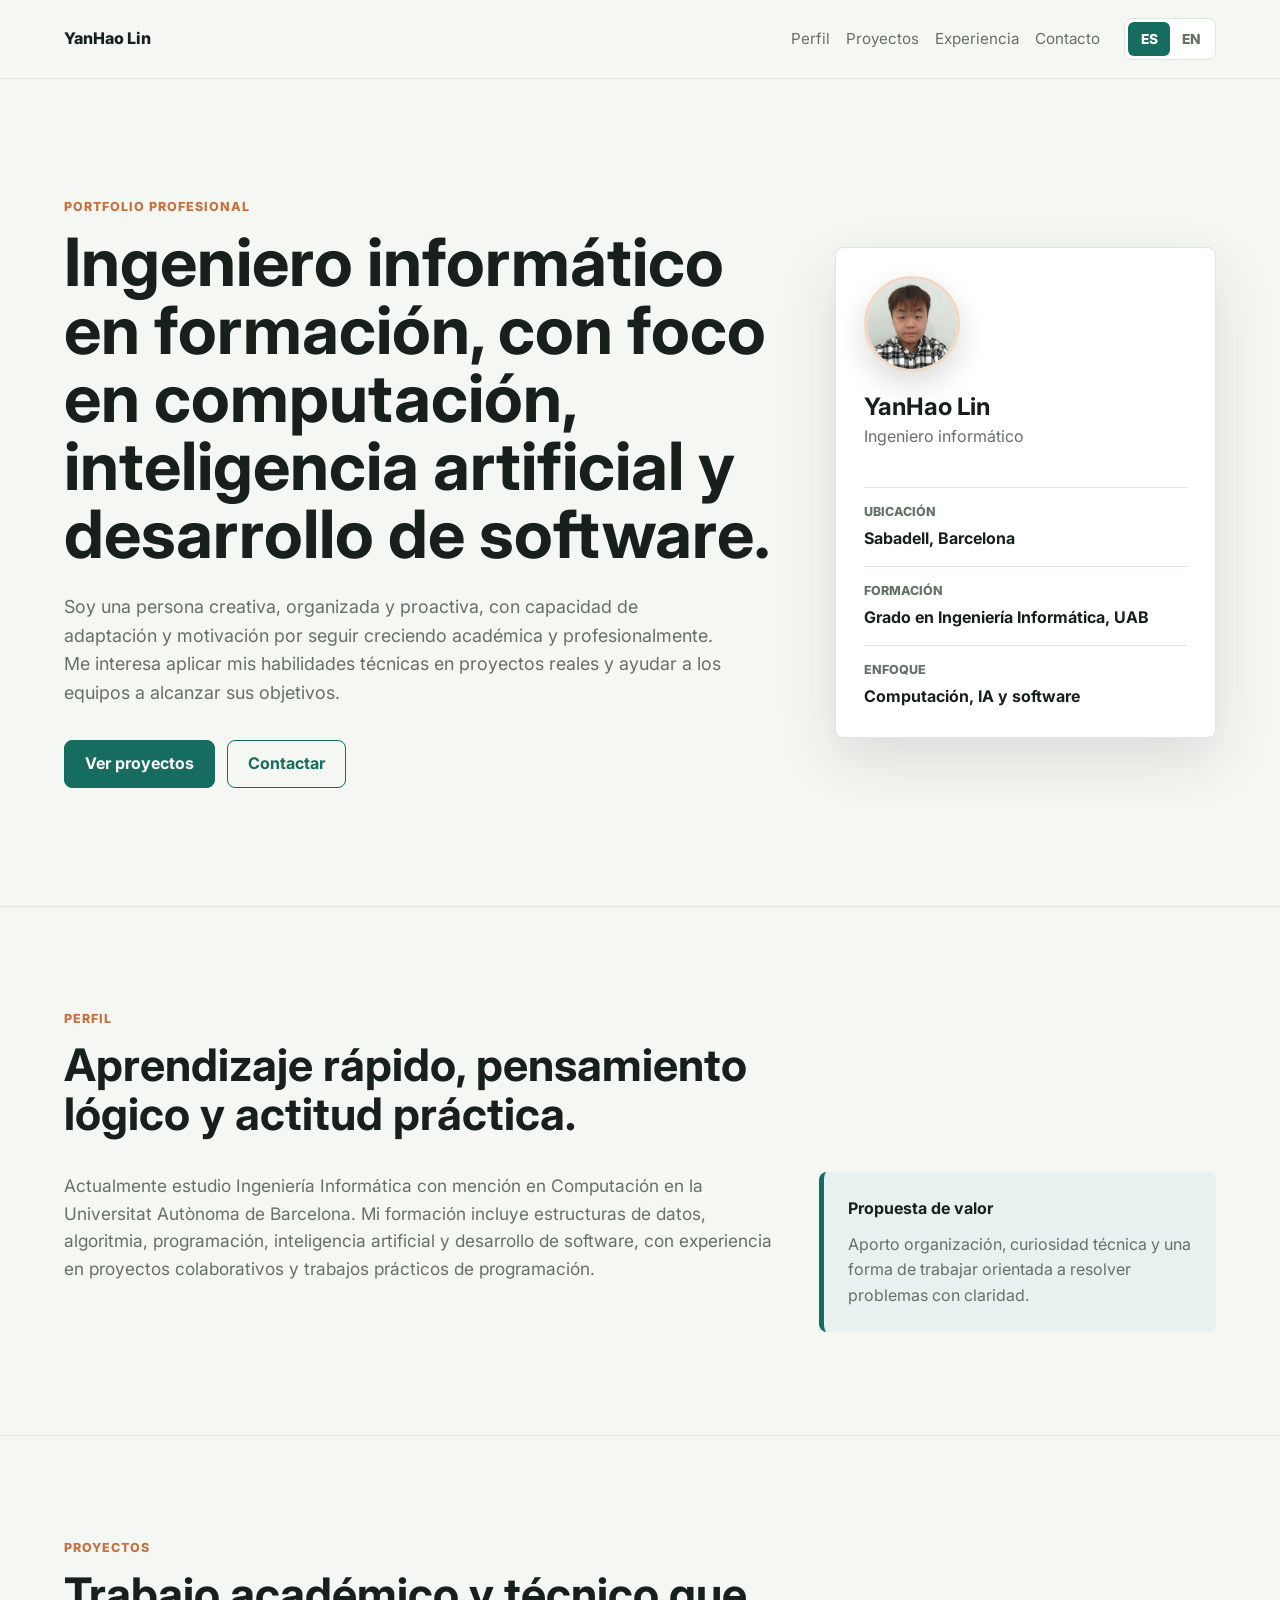
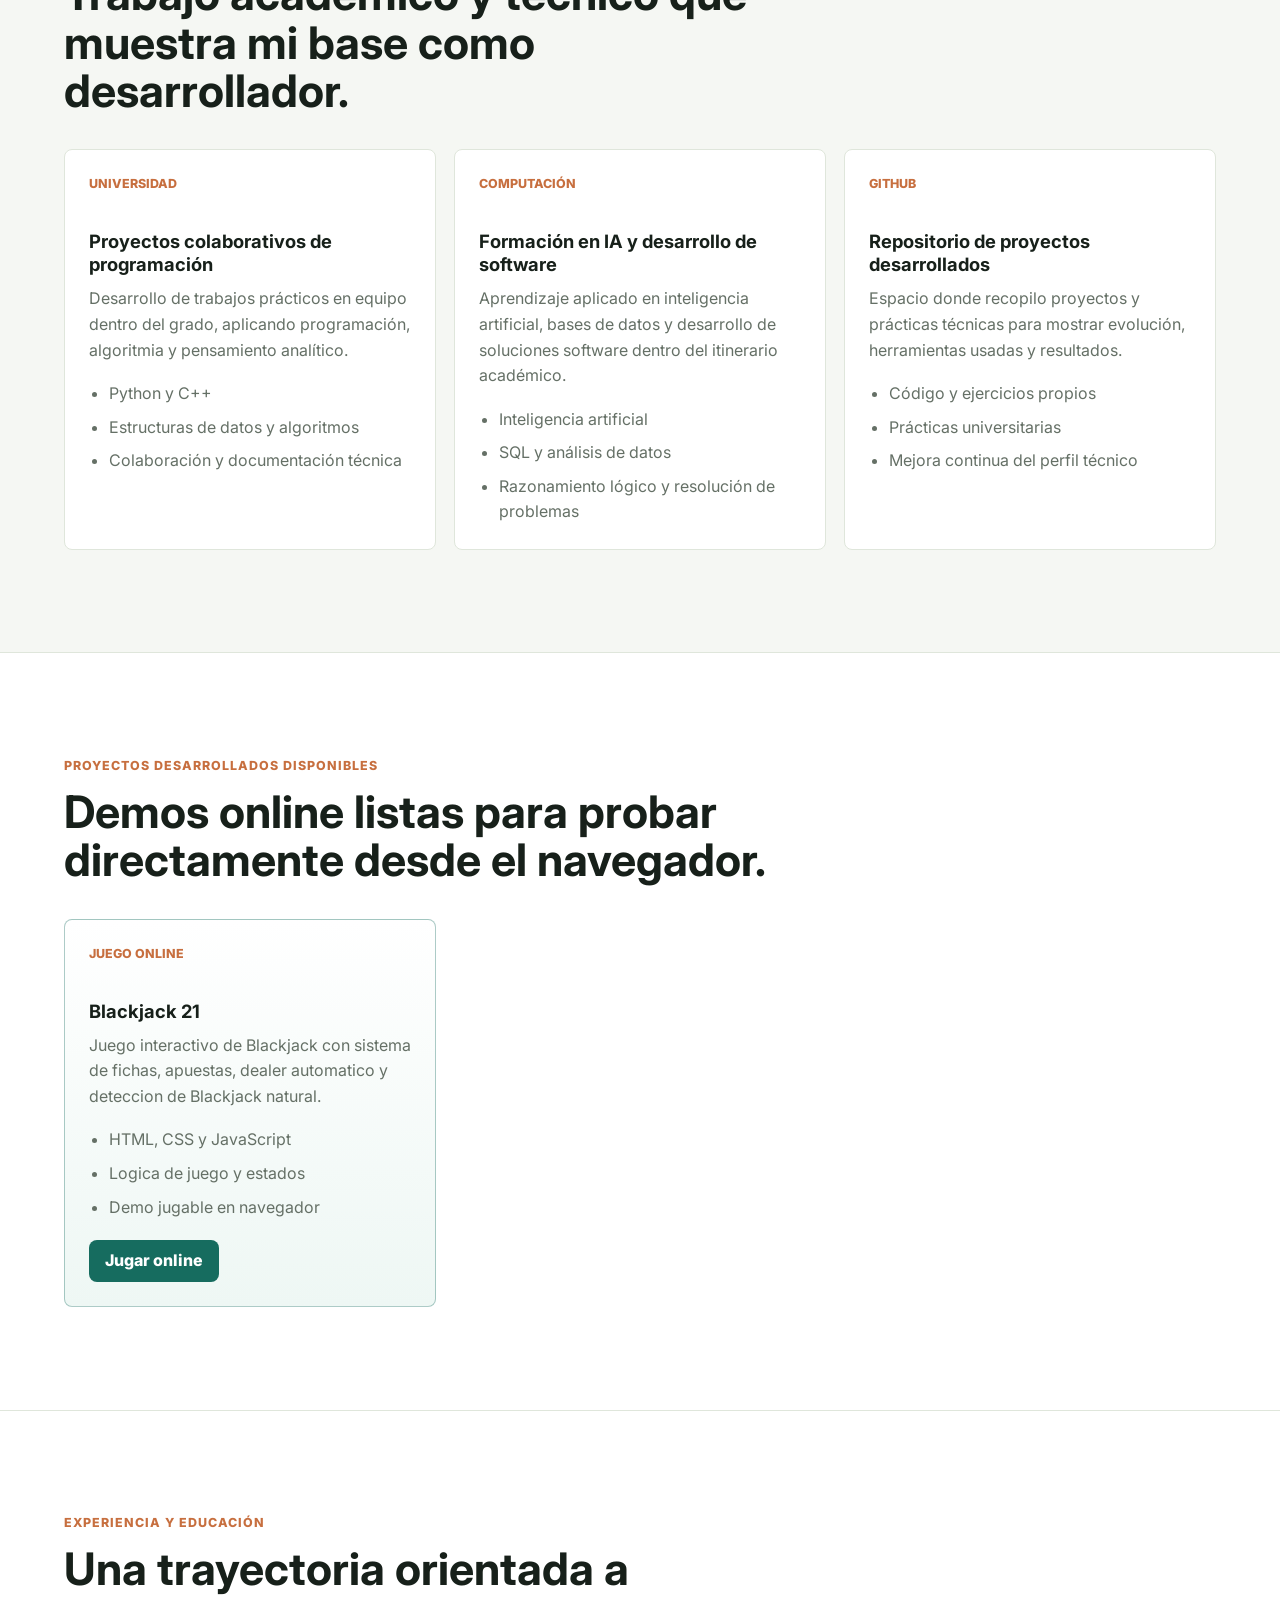
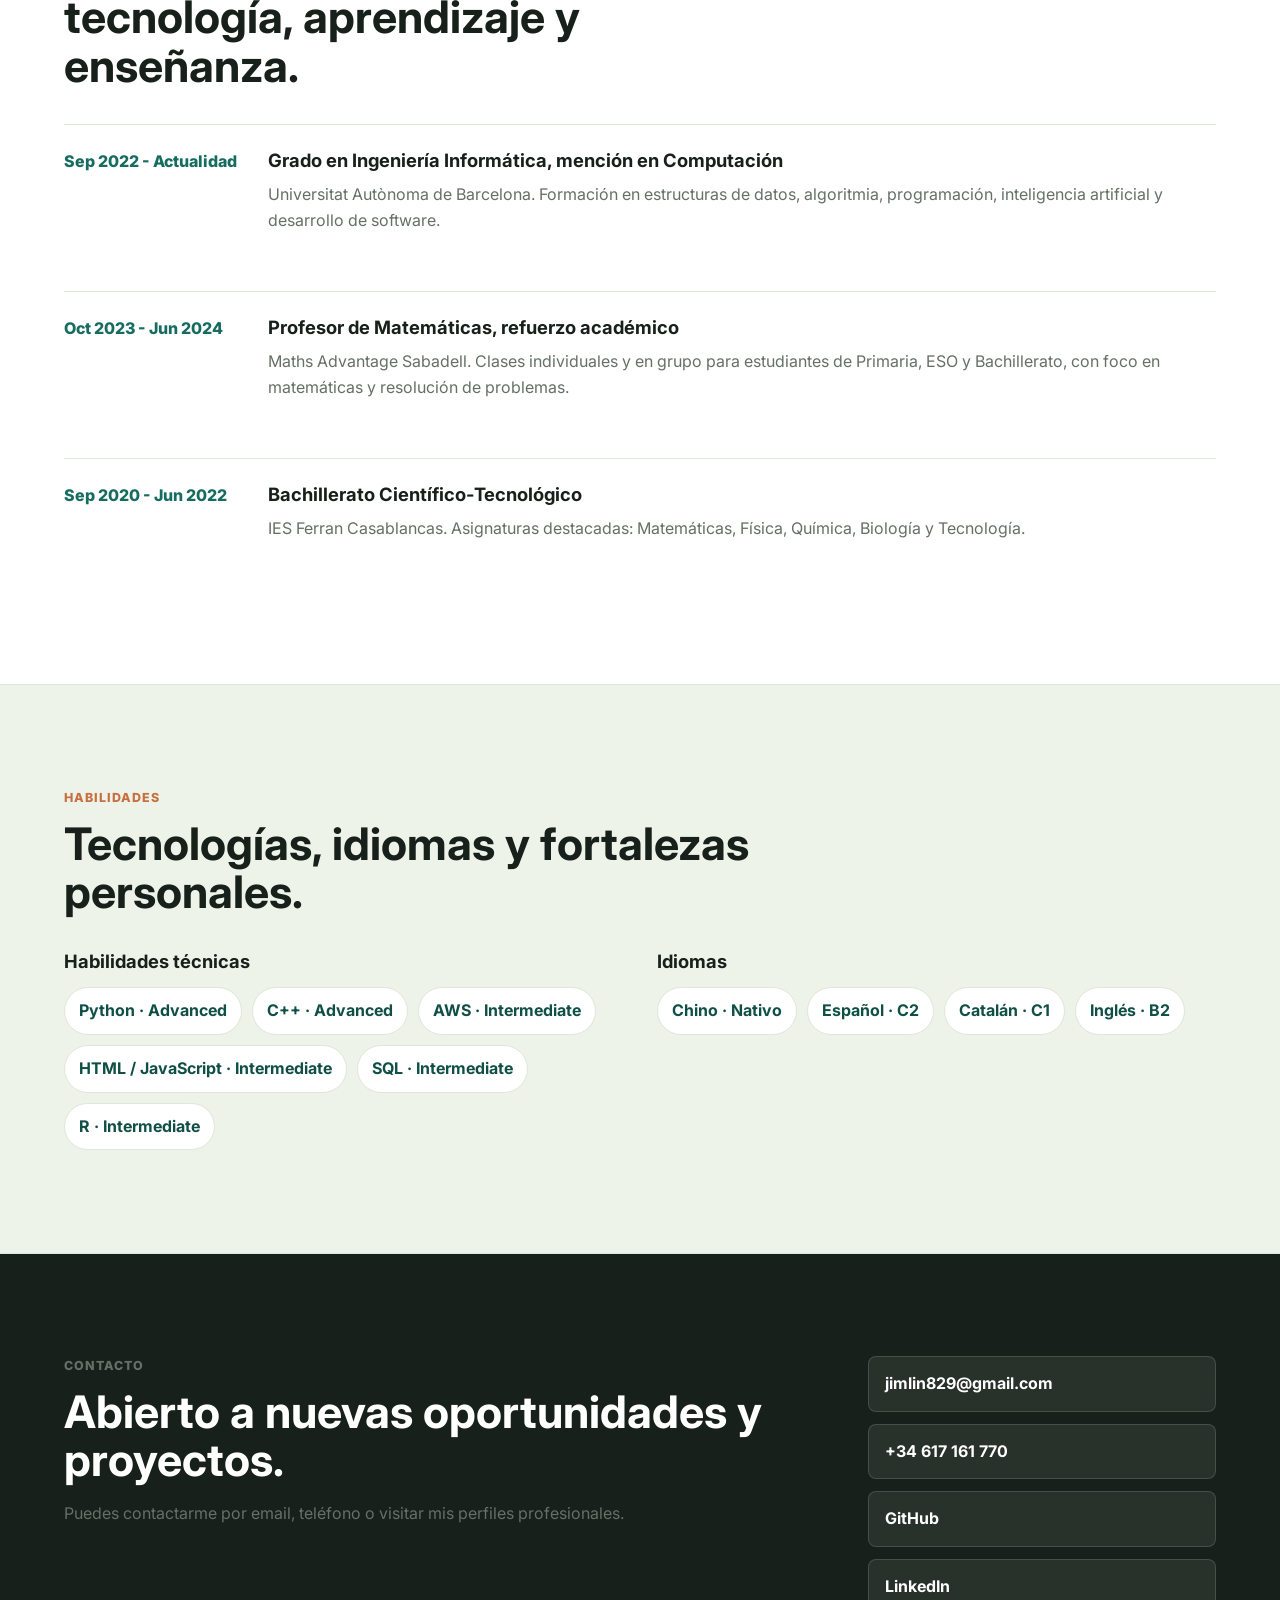
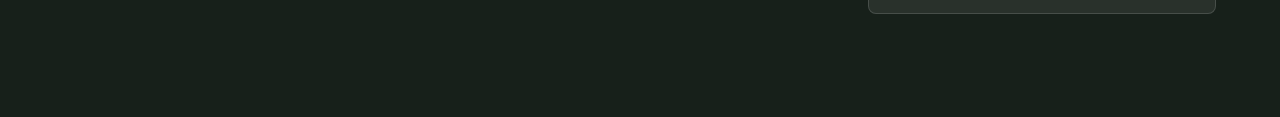
==== commit a0aa80a0: "Cambios realizados" ====
--- a/index.html
+++ b/index.html
@@ -112,6 +112,15 @@
             <li data-i18n="projectThreeC">Mejora continua del perfil técnico</li>
           </ul>
         </article>
+      </div>
+    </section>
+
+    <section class="section playable-section" id="proyectos-disponibles">
+      <div class="section-heading">
+        <p class="eyebrow" data-i18n="playableEyebrow">Proyectos desarrollados disponibles</p>
+        <h2 data-i18n="playableTitle">Demos online listas para probar directamente desde el navegador.</h2>
+      </div>
+      <div class="playable-grid">
         <article class="project-card playable-project">
           <div class="project-meta" data-i18n="projectBlackjackMeta">Juego online</div>
           <h3 data-i18n="projectBlackjackTitle">Blackjack 21</h3>
--- a/styles.css
+++ b/styles.css
@@ -288,7 +288,7 @@
 
 .project-grid {
   display: grid;
-  grid-template-columns: repeat(4, minmax(0, 1fr));
+  grid-template-columns: repeat(3, minmax(0, 1fr));
   gap: 18px;
 }
 
@@ -320,6 +320,16 @@
   margin: 18px 0 0;
   padding-left: 20px;
   color: var(--muted);
+}
+
+.playable-section {
+  background: #ffffff;
+}
+
+.playable-grid {
+  display: grid;
+  grid-template-columns: repeat(3, minmax(0, 1fr));
+  gap: 18px;
 }
 
 .playable-project {
@@ -443,7 +453,8 @@
     min-height: auto;
   }
 
-  .project-grid {
+  .project-grid,
+  .playable-grid {
     grid-template-columns: repeat(2, minmax(0, 1fr));
   }
 
@@ -453,7 +464,8 @@
 }
 
 @media (max-width: 720px) {
-  .project-grid {
+  .project-grid,
+  .playable-grid {
     grid-template-columns: 1fr;
   }
 }
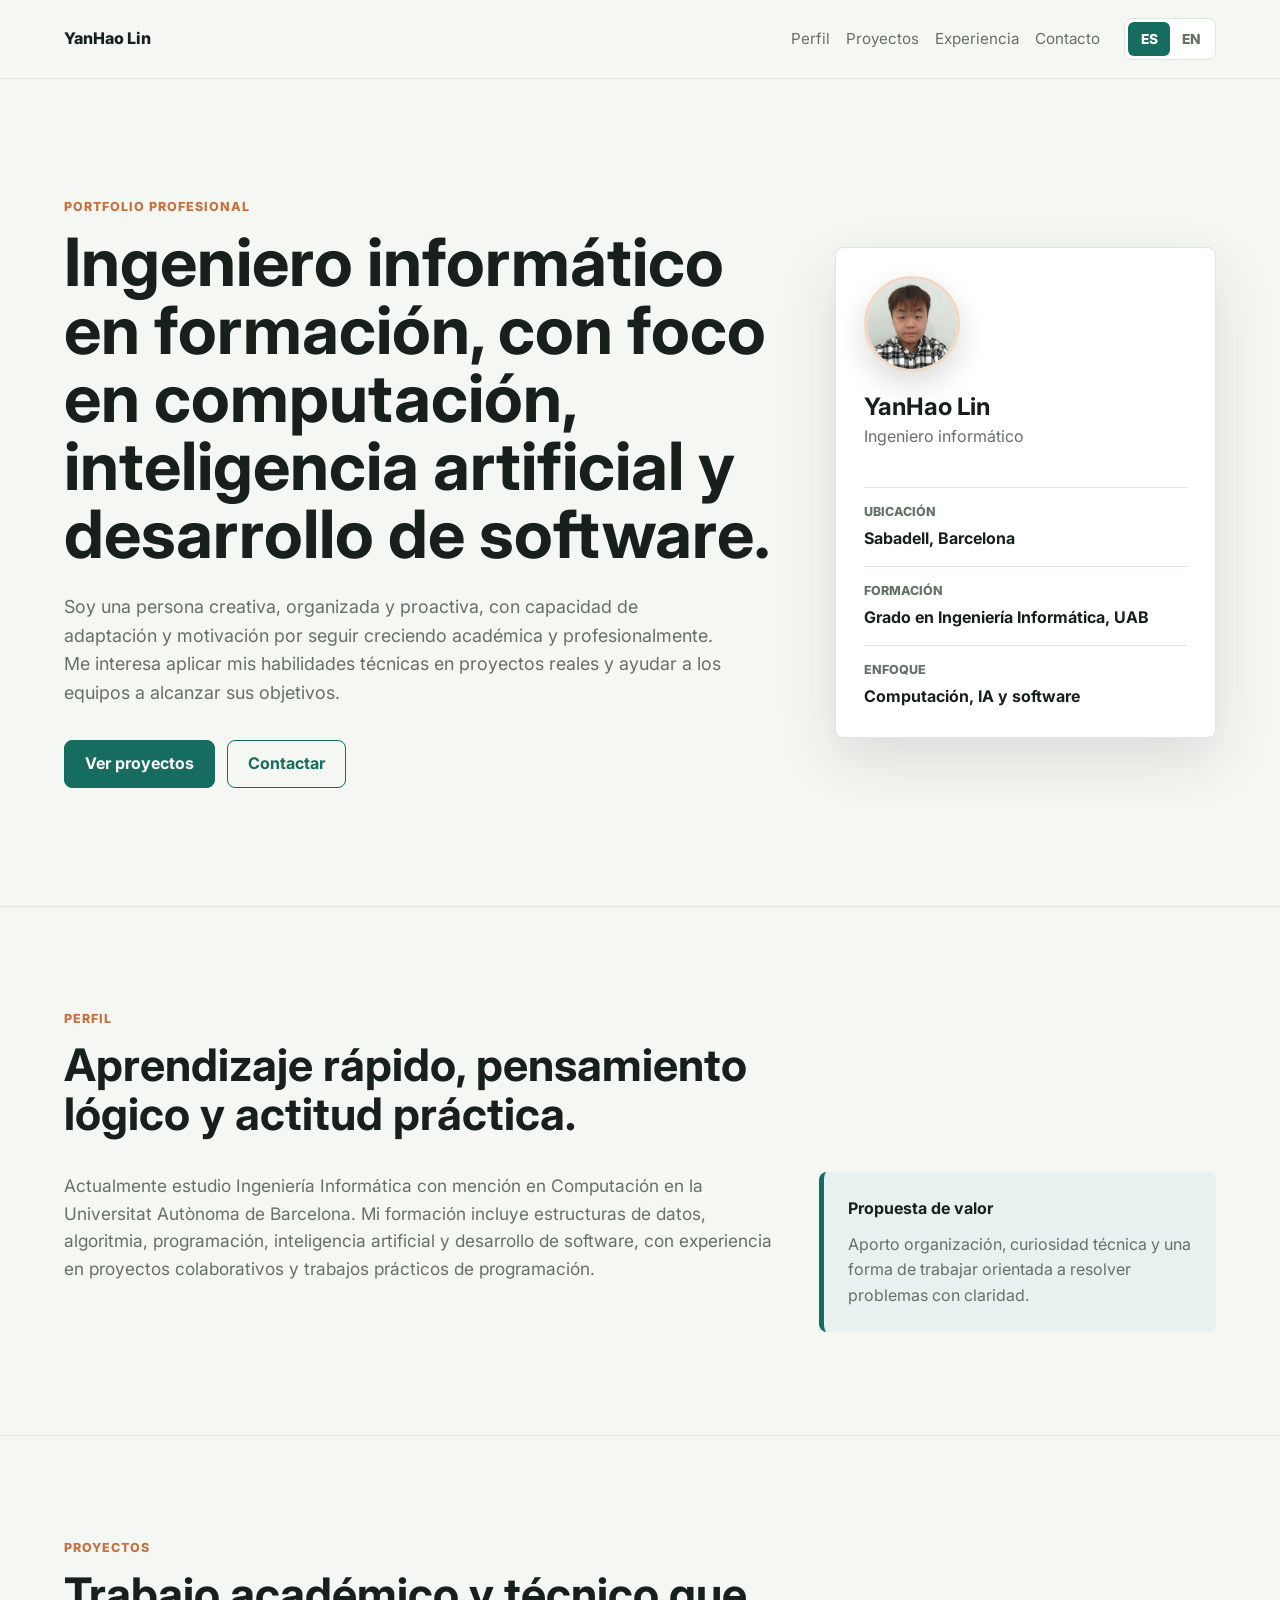
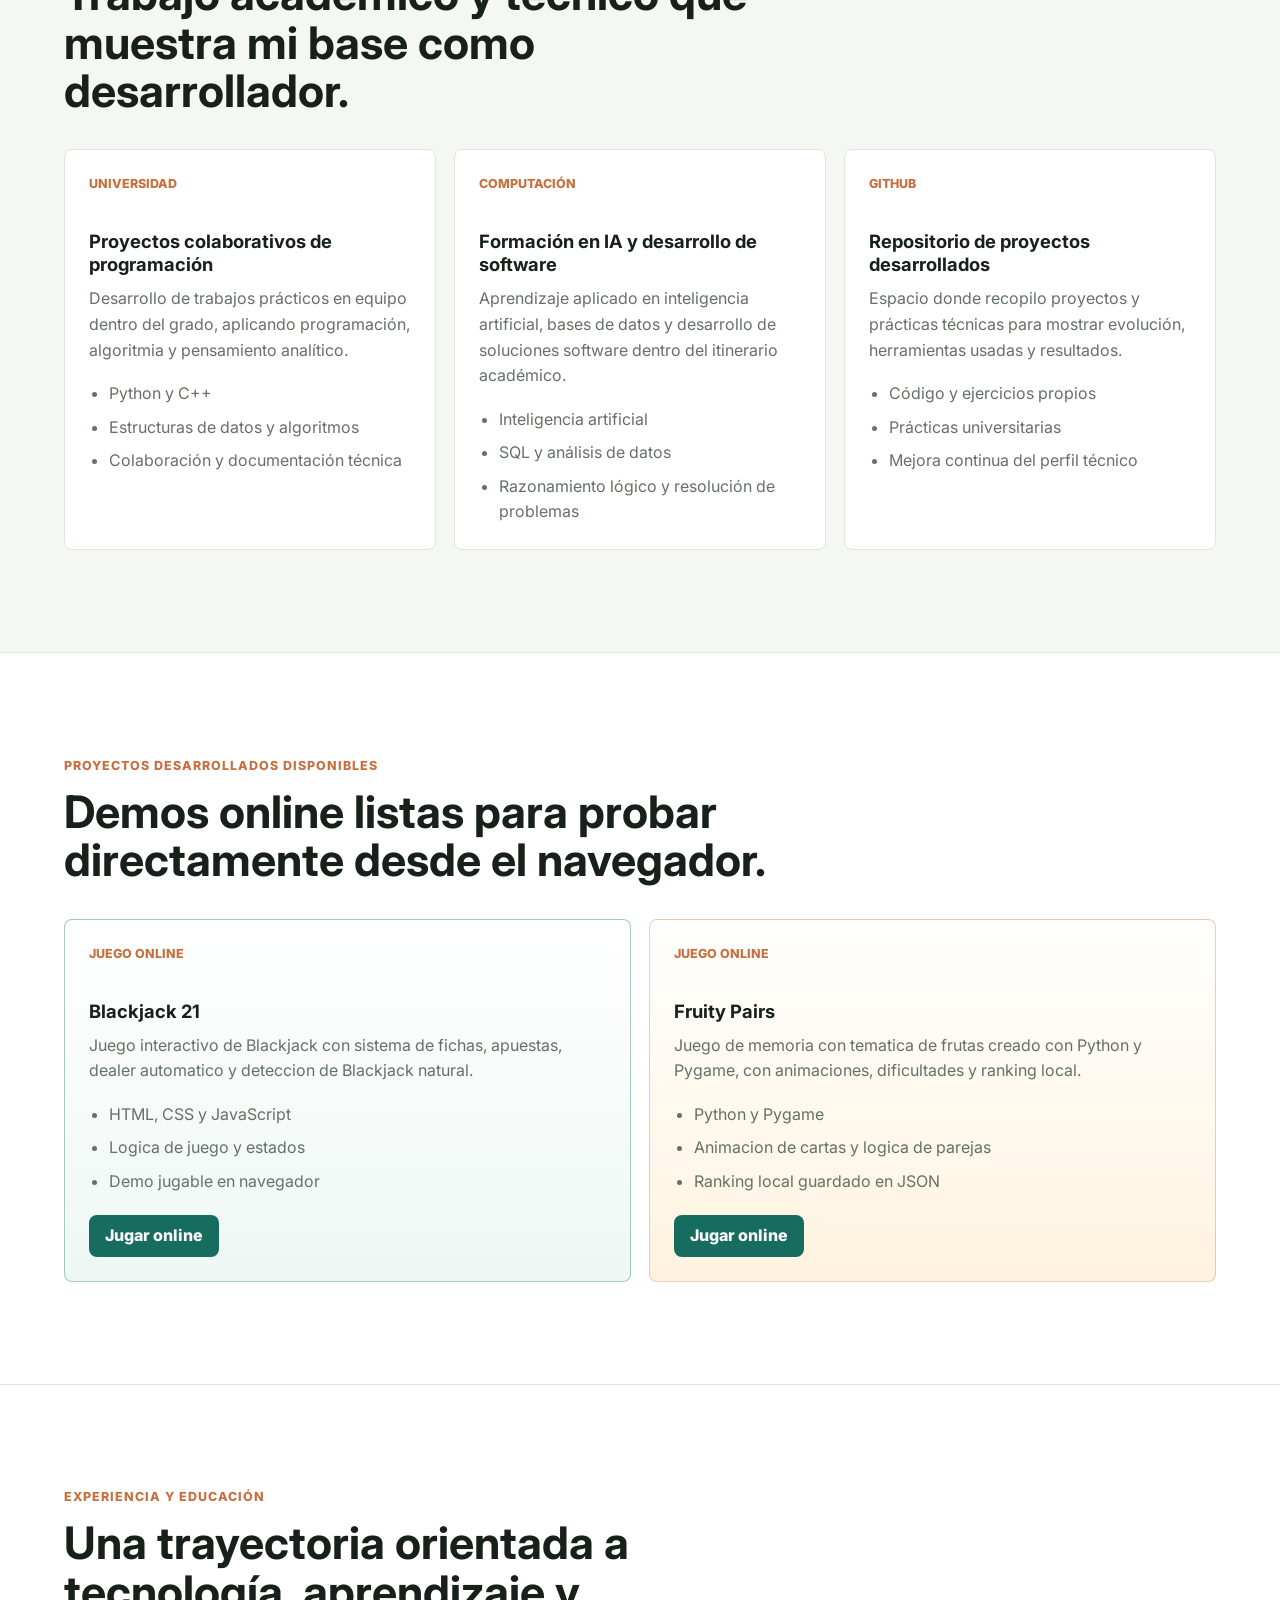
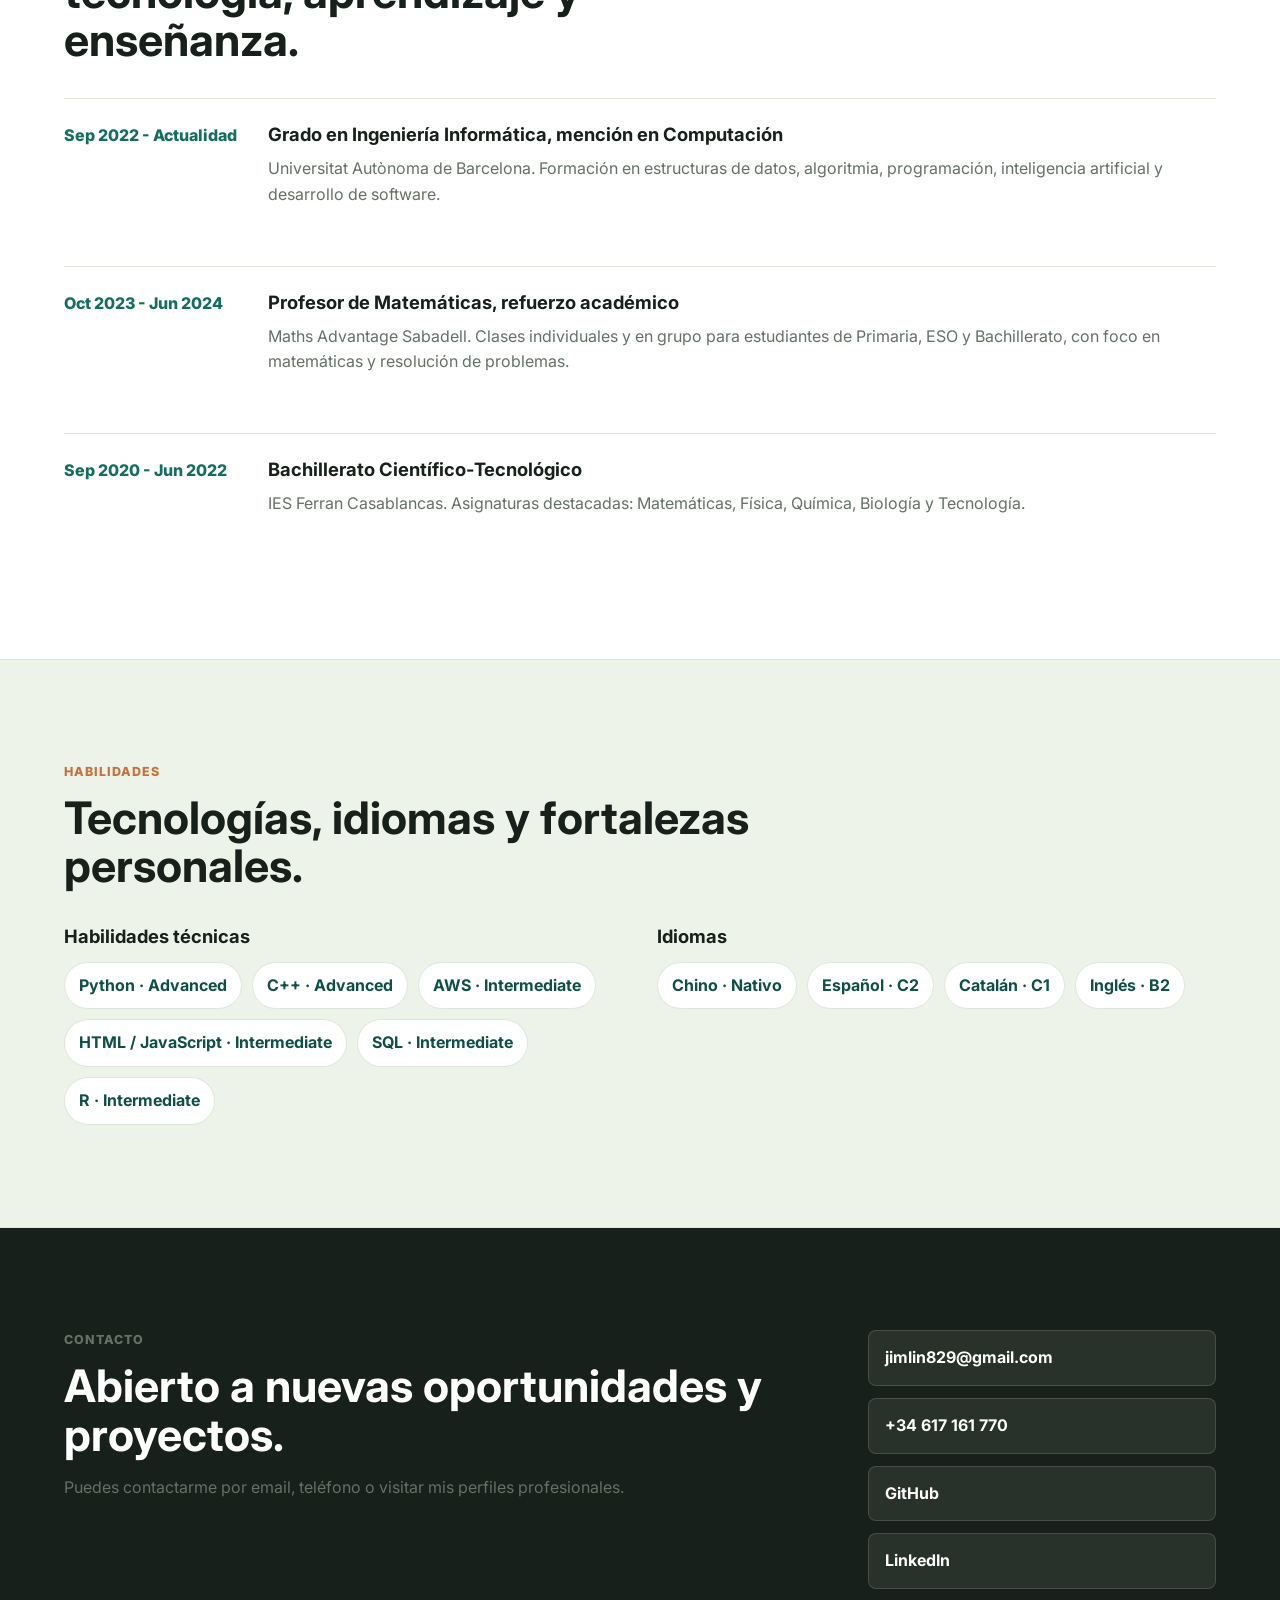
==== commit 1ec29bab: "Updated" ====
--- a/index.html
+++ b/index.html
@@ -132,6 +132,17 @@
           </ul>
           <a class="project-link" href="projects/blackjack/" data-i18n="projectBlackjackLink">Jugar online</a>
         </article>
+        <article class="project-card playable-project fruity-project">
+          <div class="project-meta" data-i18n="projectFruityMeta">Juego online</div>
+          <h3 data-i18n="projectFruityTitle">Fruity Pairs</h3>
+          <p data-i18n="projectFruityCopy">Juego de memoria con tematica de frutas creado con Python y Pygame, con animaciones, dificultades y ranking local.</p>
+          <ul>
+            <li data-i18n="projectFruityA">Python y Pygame</li>
+            <li data-i18n="projectFruityB">Animacion de cartas y logica de parejas</li>
+            <li data-i18n="projectFruityC">Ranking local guardado en JSON</li>
+          </ul>
+          <a class="project-link" href="projects/fruity-pairs/" data-i18n="projectFruityLink">Jugar online</a>
+        </article>
       </div>
     </section>
 
--- a/styles.css
+++ b/styles.css
@@ -288,7 +288,7 @@
 
 .project-grid {
   display: grid;
-  grid-template-columns: repeat(3, minmax(0, 1fr));
+  grid-template-columns: repeat(auto-fit, minmax(320px, 1fr));
   gap: 18px;
 }
 
@@ -328,13 +328,18 @@
 
 .playable-grid {
   display: grid;
-  grid-template-columns: repeat(3, minmax(0, 1fr));
+  grid-template-columns: repeat(auto-fit, minmax(320px, 1fr));
   gap: 18px;
 }
 
 .playable-project {
   border-color: rgba(22, 108, 95, 0.35);
   background: linear-gradient(180deg, #ffffff 0%, #eef7f4 100%);
+}
+
+.fruity-project {
+  border-color: rgba(199, 111, 63, 0.34);
+  background: linear-gradient(180deg, #ffffff 0%, #fff3df 100%);
 }
 
 .project-link {
@@ -453,20 +458,8 @@
     min-height: auto;
   }
 
-  .project-grid,
-  .playable-grid {
-    grid-template-columns: repeat(2, minmax(0, 1fr));
-  }
-
   .project-card {
     min-height: auto;
-  }
-}
-
-@media (max-width: 720px) {
-  .project-grid,
-  .playable-grid {
-    grid-template-columns: 1fr;
   }
 }
 
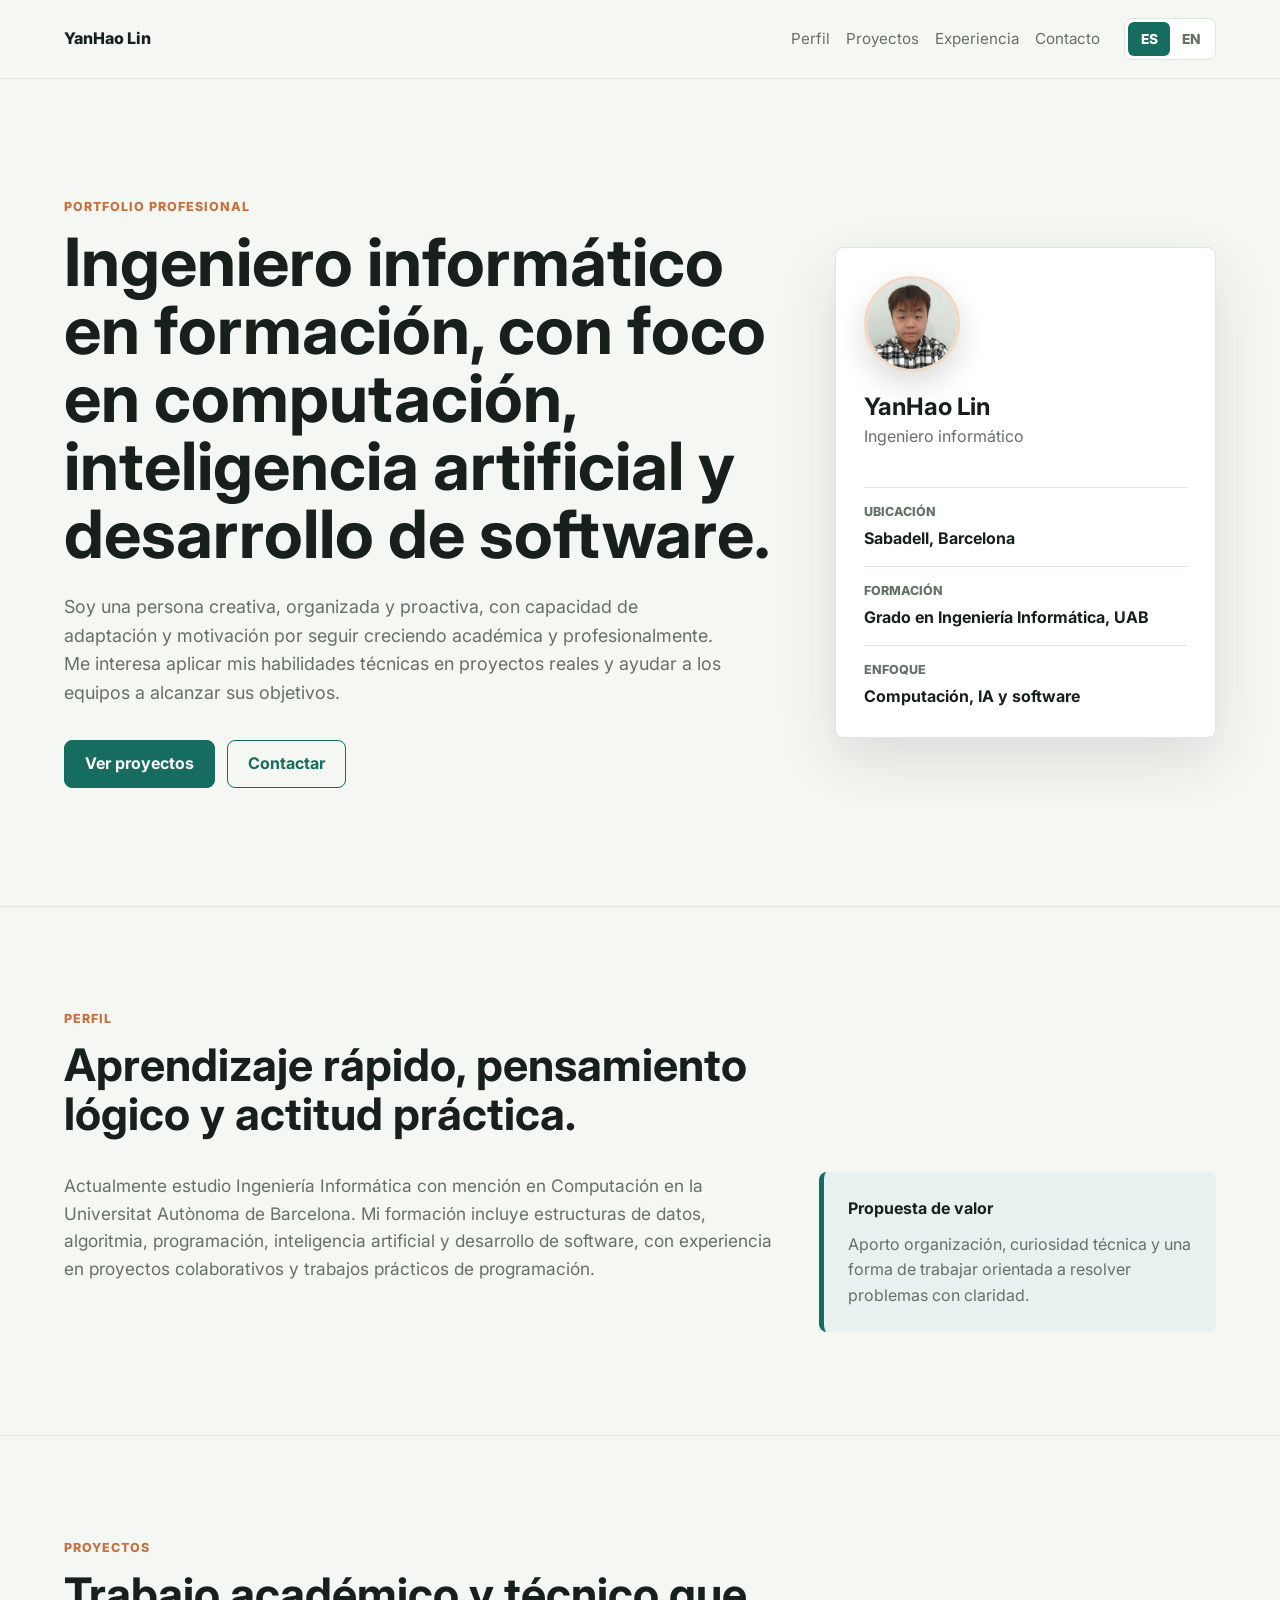
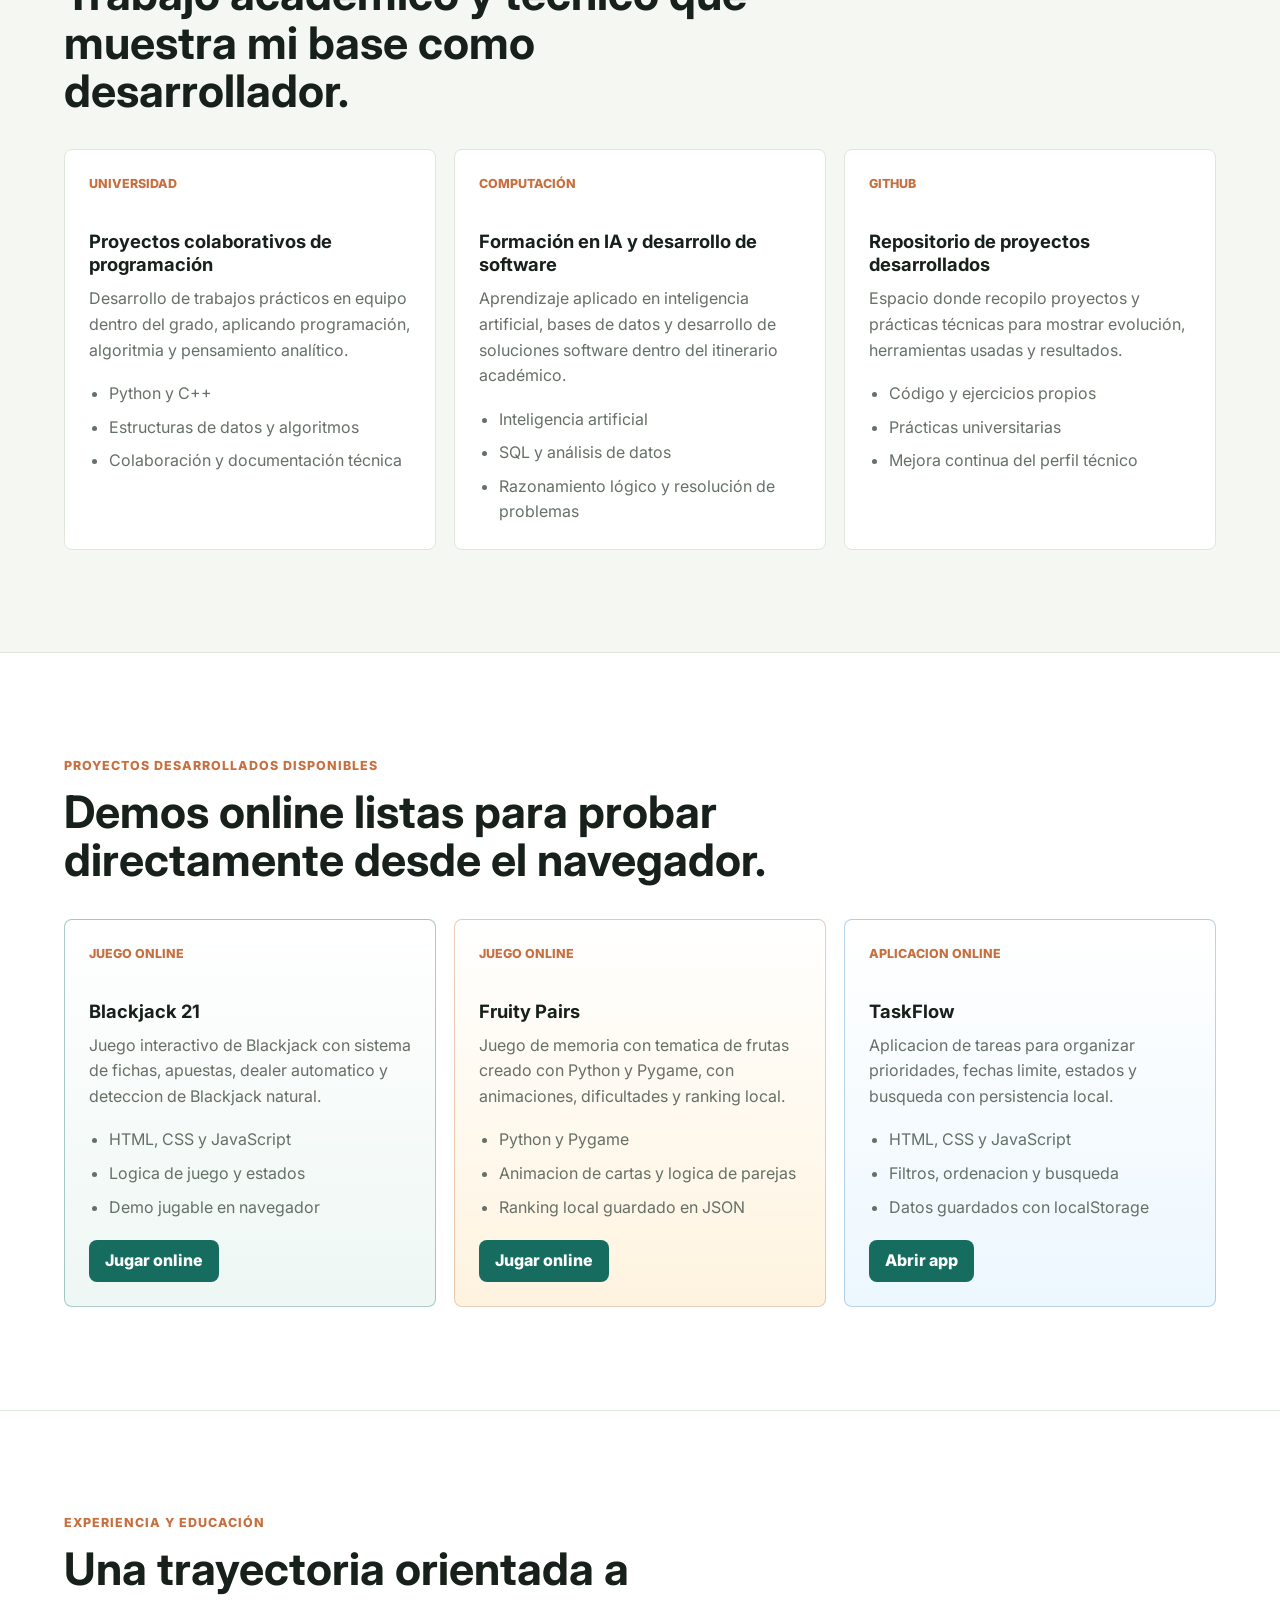
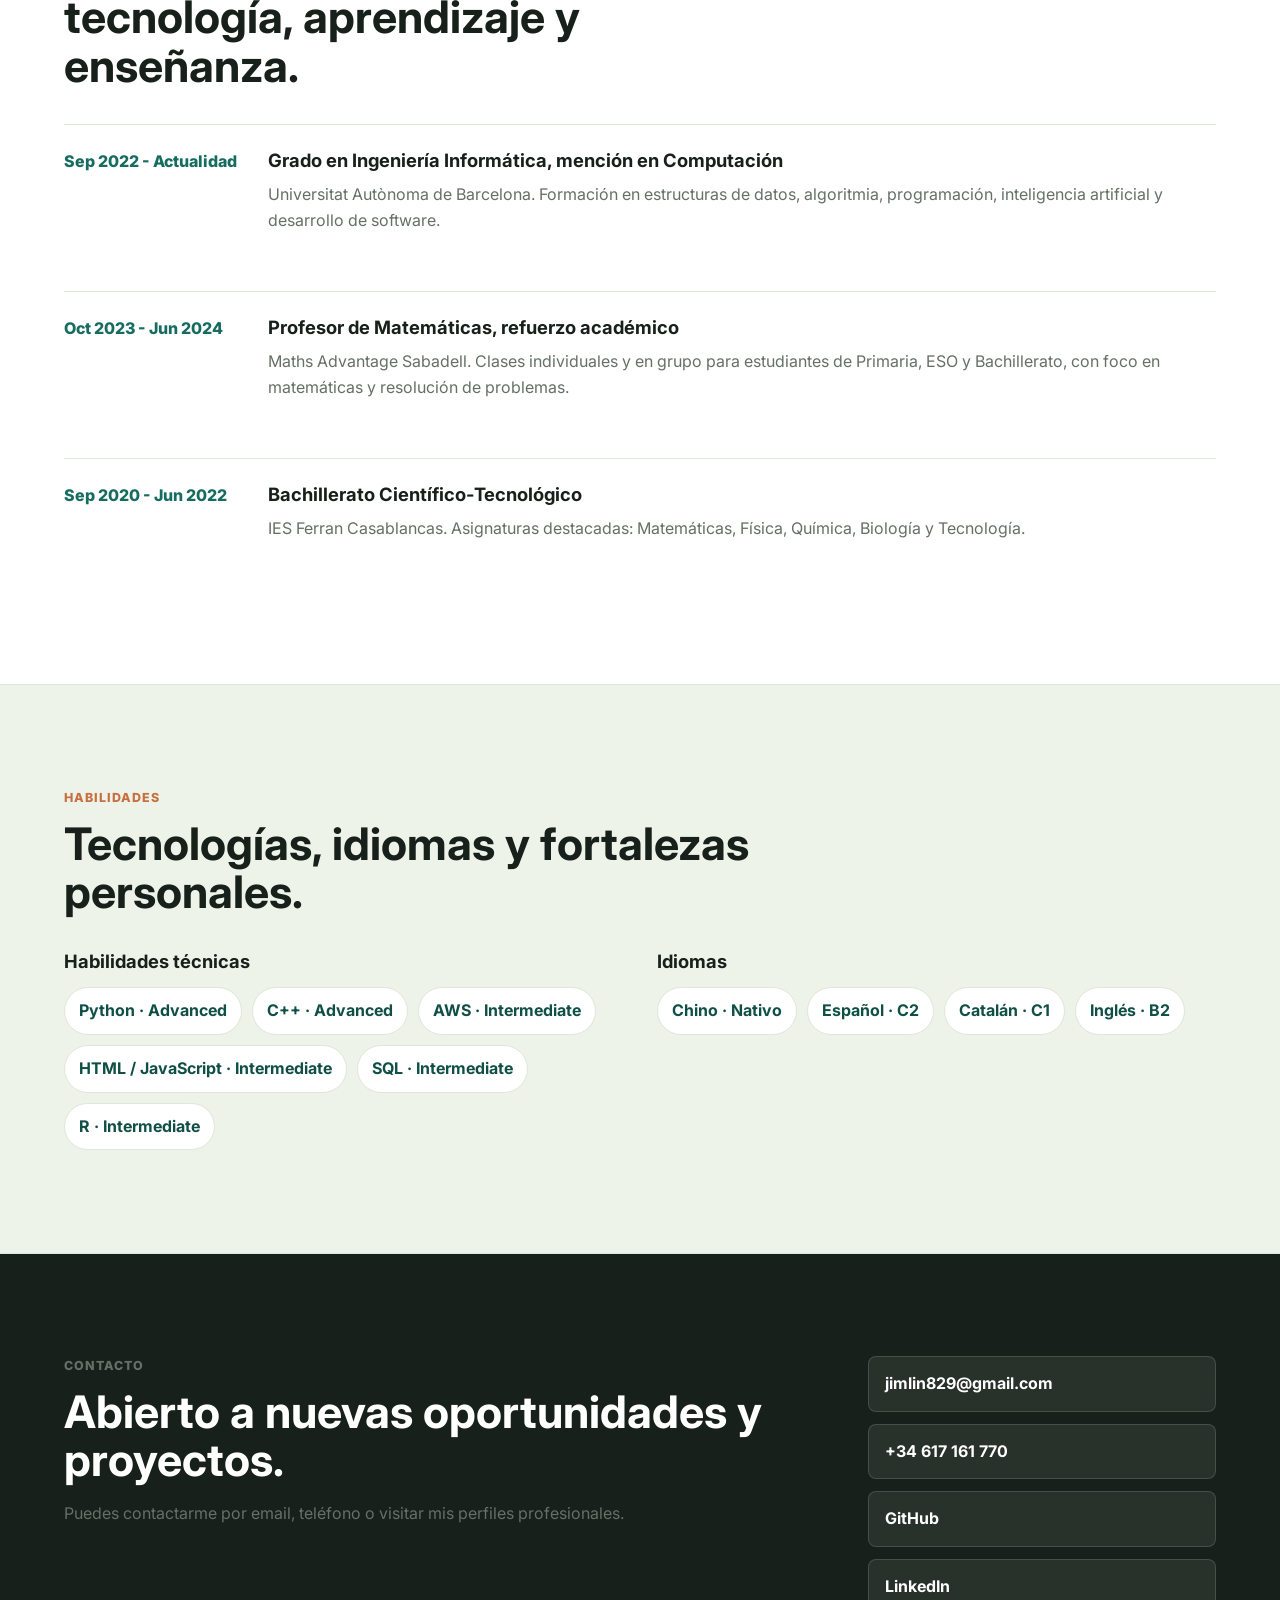
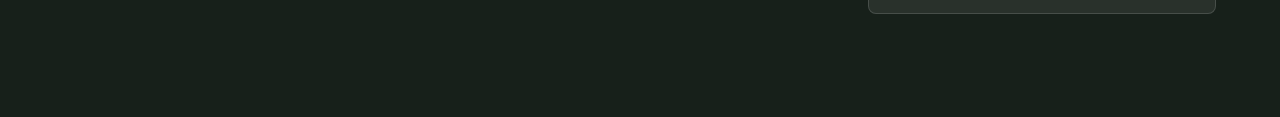
==== commit e6a3a76d: "Updated" ====
--- a/index.html
+++ b/index.html
@@ -4,6 +4,7 @@
   <meta charset="UTF-8">
   <meta name="viewport" content="width=device-width, initial-scale=1.0">
   <title>YanHao Lin | Portfolio</title>
+  <link rel="icon" type="image/svg+xml" href="assets/favicon.svg">
   <link rel="preconnect" href="https://fonts.googleapis.com">
   <link rel="preconnect" href="https://fonts.gstatic.com" crossorigin>
   <link href="https://fonts.googleapis.com/css2?family=Inter:wght@400;500;600;700;800&display=swap" rel="stylesheet">
@@ -143,6 +144,17 @@
           </ul>
           <a class="project-link" href="projects/fruity-pairs/" data-i18n="projectFruityLink">Jugar online</a>
         </article>
+        <article class="project-card playable-project taskflow-project">
+          <div class="project-meta" data-i18n="projectTaskFlowMeta">Aplicacion online</div>
+          <h3 data-i18n="projectTaskFlowTitle">TaskFlow</h3>
+          <p data-i18n="projectTaskFlowCopy">Aplicacion de tareas para organizar prioridades, fechas limite, estados y busqueda con persistencia local.</p>
+          <ul>
+            <li data-i18n="projectTaskFlowA">HTML, CSS y JavaScript</li>
+            <li data-i18n="projectTaskFlowB">Filtros, ordenacion y busqueda</li>
+            <li data-i18n="projectTaskFlowC">Datos guardados con localStorage</li>
+          </ul>
+          <a class="project-link" href="projects/taskflow/" data-i18n="projectTaskFlowLink">Abrir app</a>
+        </article>
       </div>
     </section>
 
--- a/styles.css
+++ b/styles.css
@@ -338,6 +338,16 @@
 }
 
 .fruity-project {
+  border-color: rgba(199, 111, 63, 0.35);
+  background: linear-gradient(180deg, #ffffff 0%, #fff6e8 100%);
+}
+
+.taskflow-project {
+  border-color: rgba(59, 130, 196, 0.35);
+  background: linear-gradient(180deg, #ffffff 0%, #edf7ff 100%);
+}
+
+.fruity-project {
   border-color: rgba(199, 111, 63, 0.34);
   background: linear-gradient(180deg, #ffffff 0%, #fff3df 100%);
 }
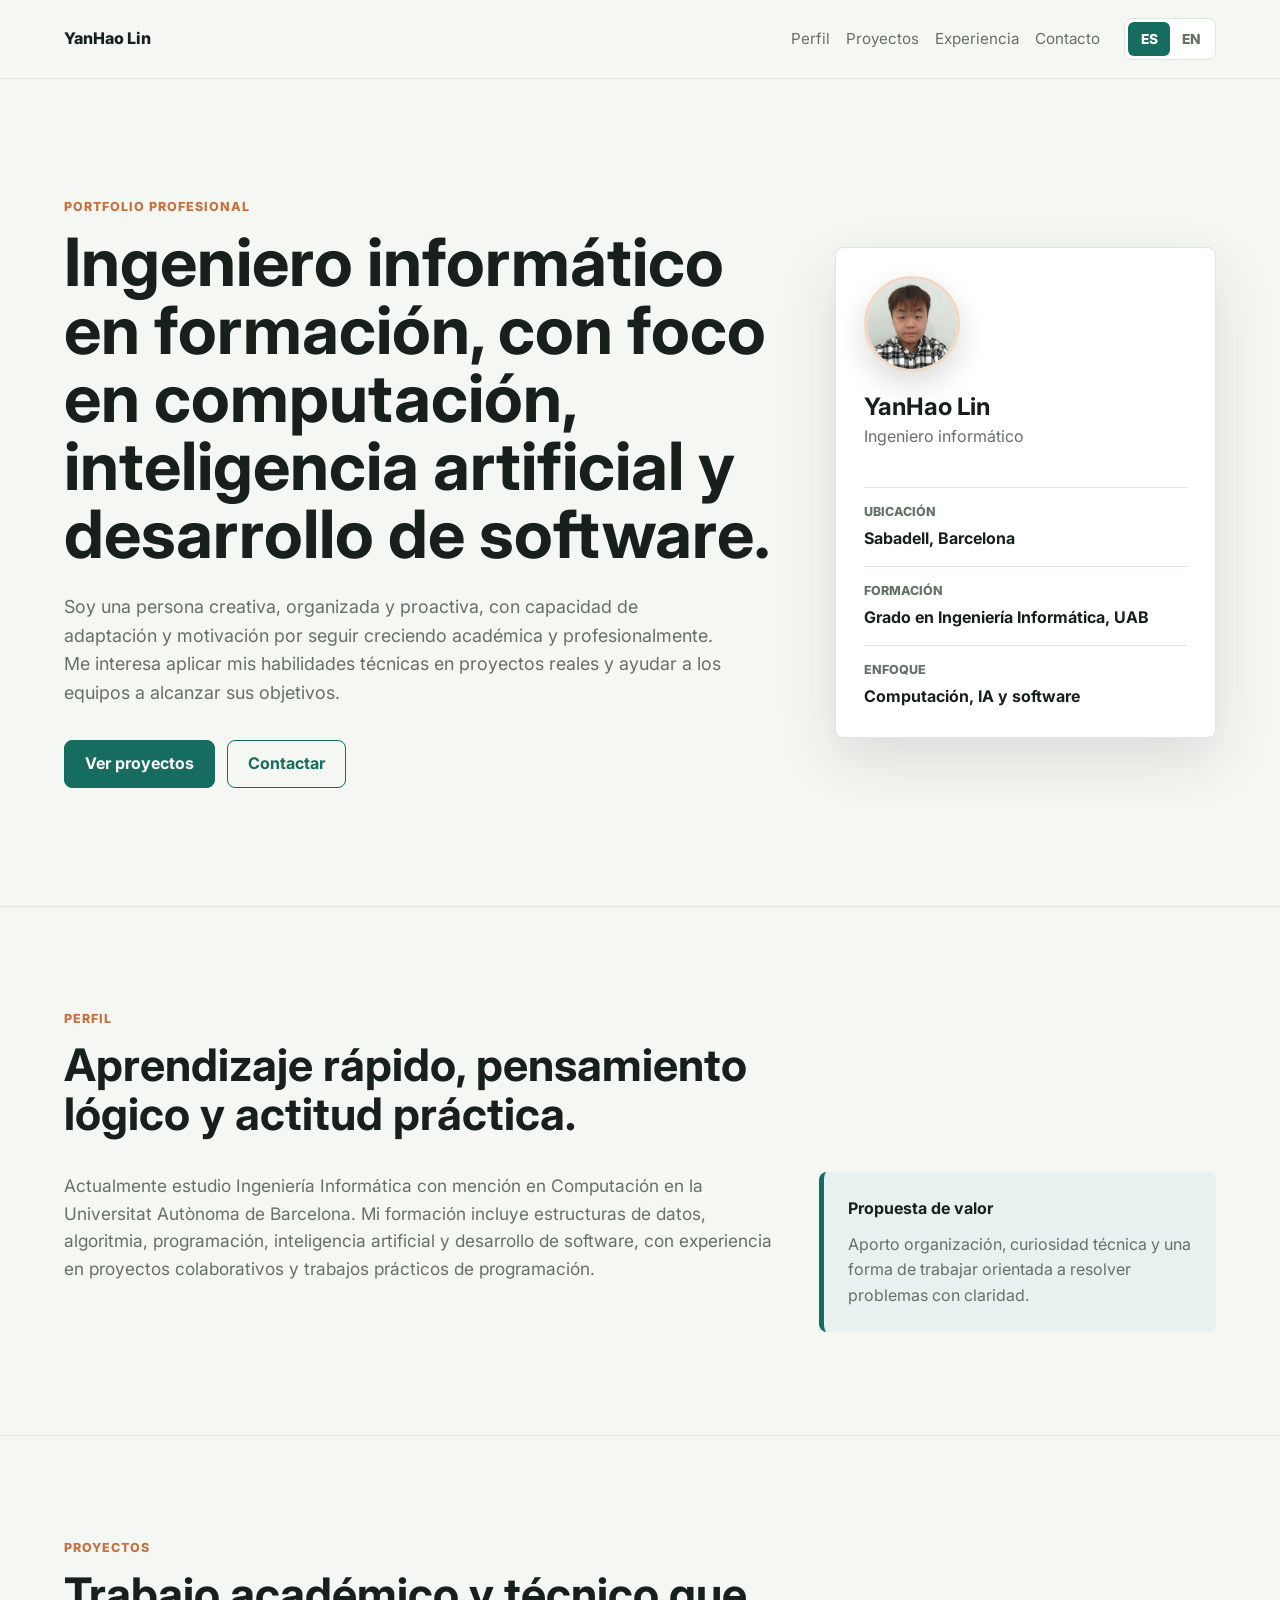
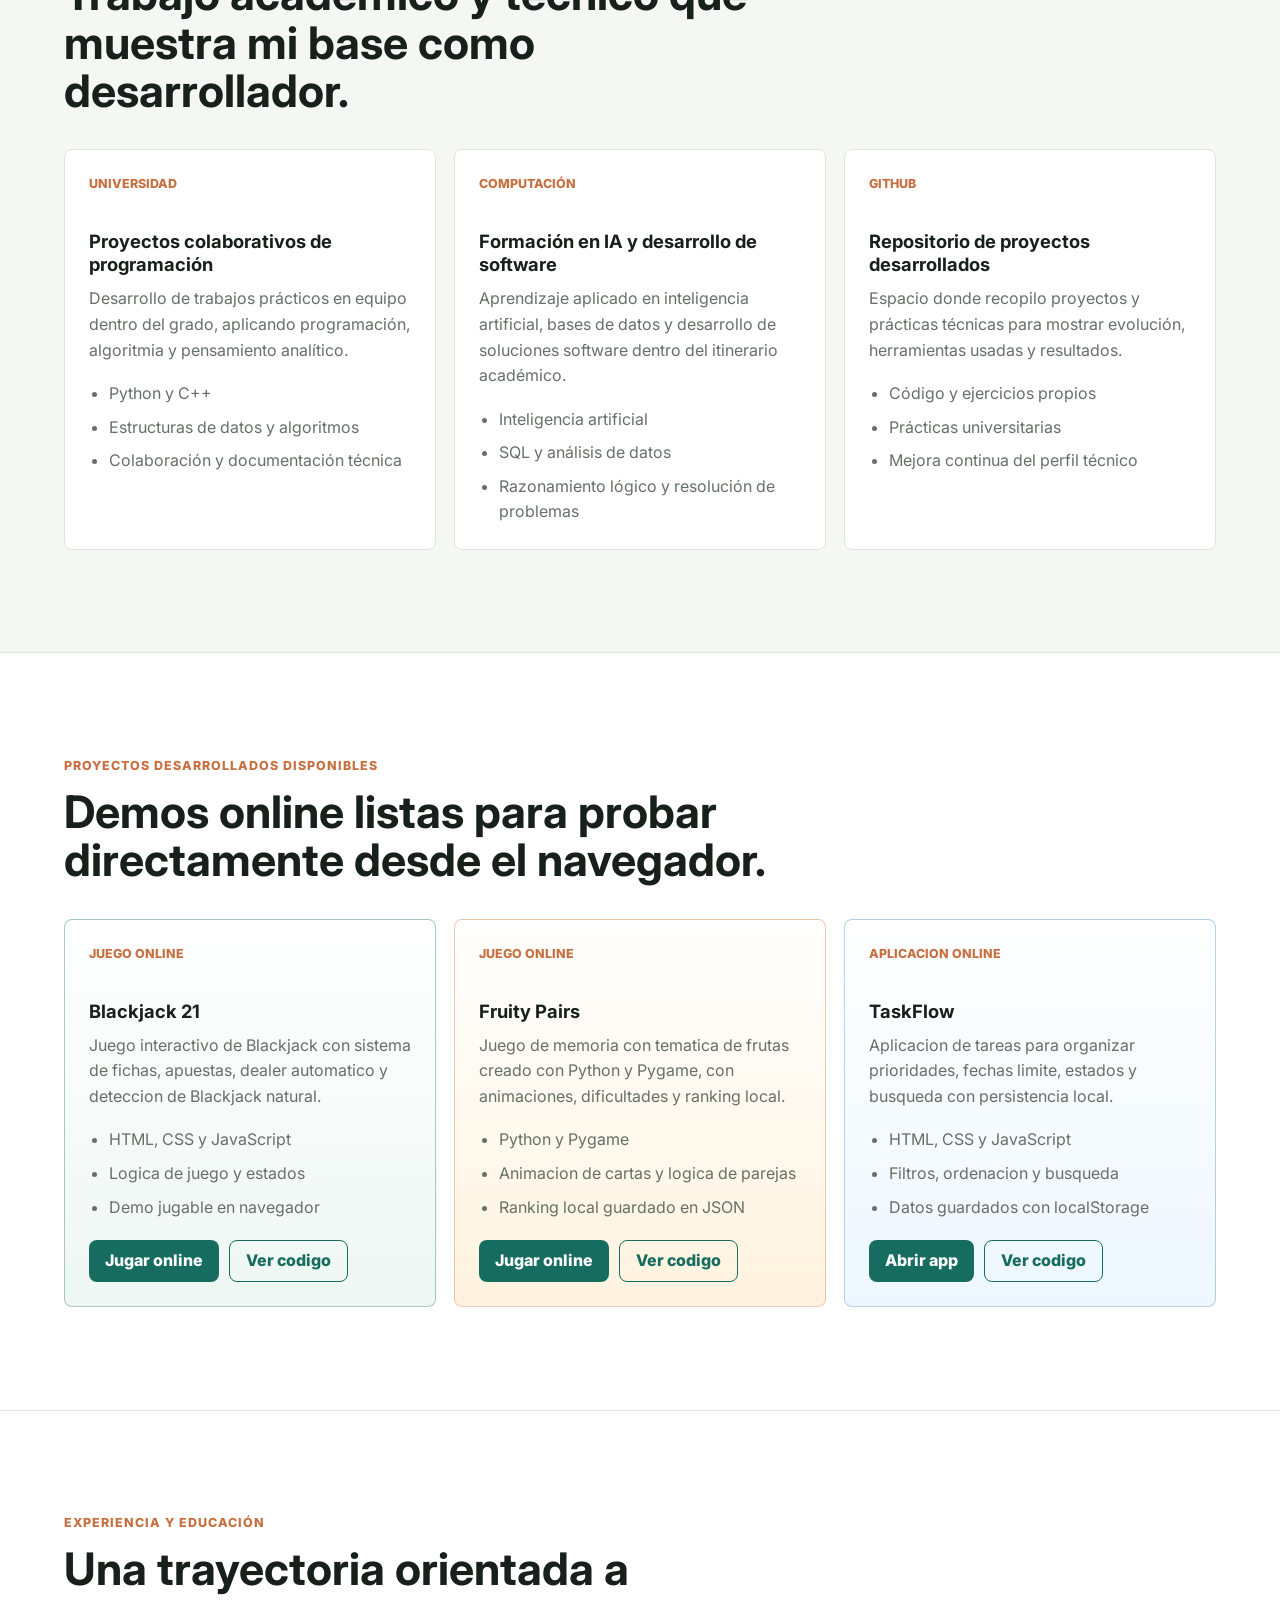
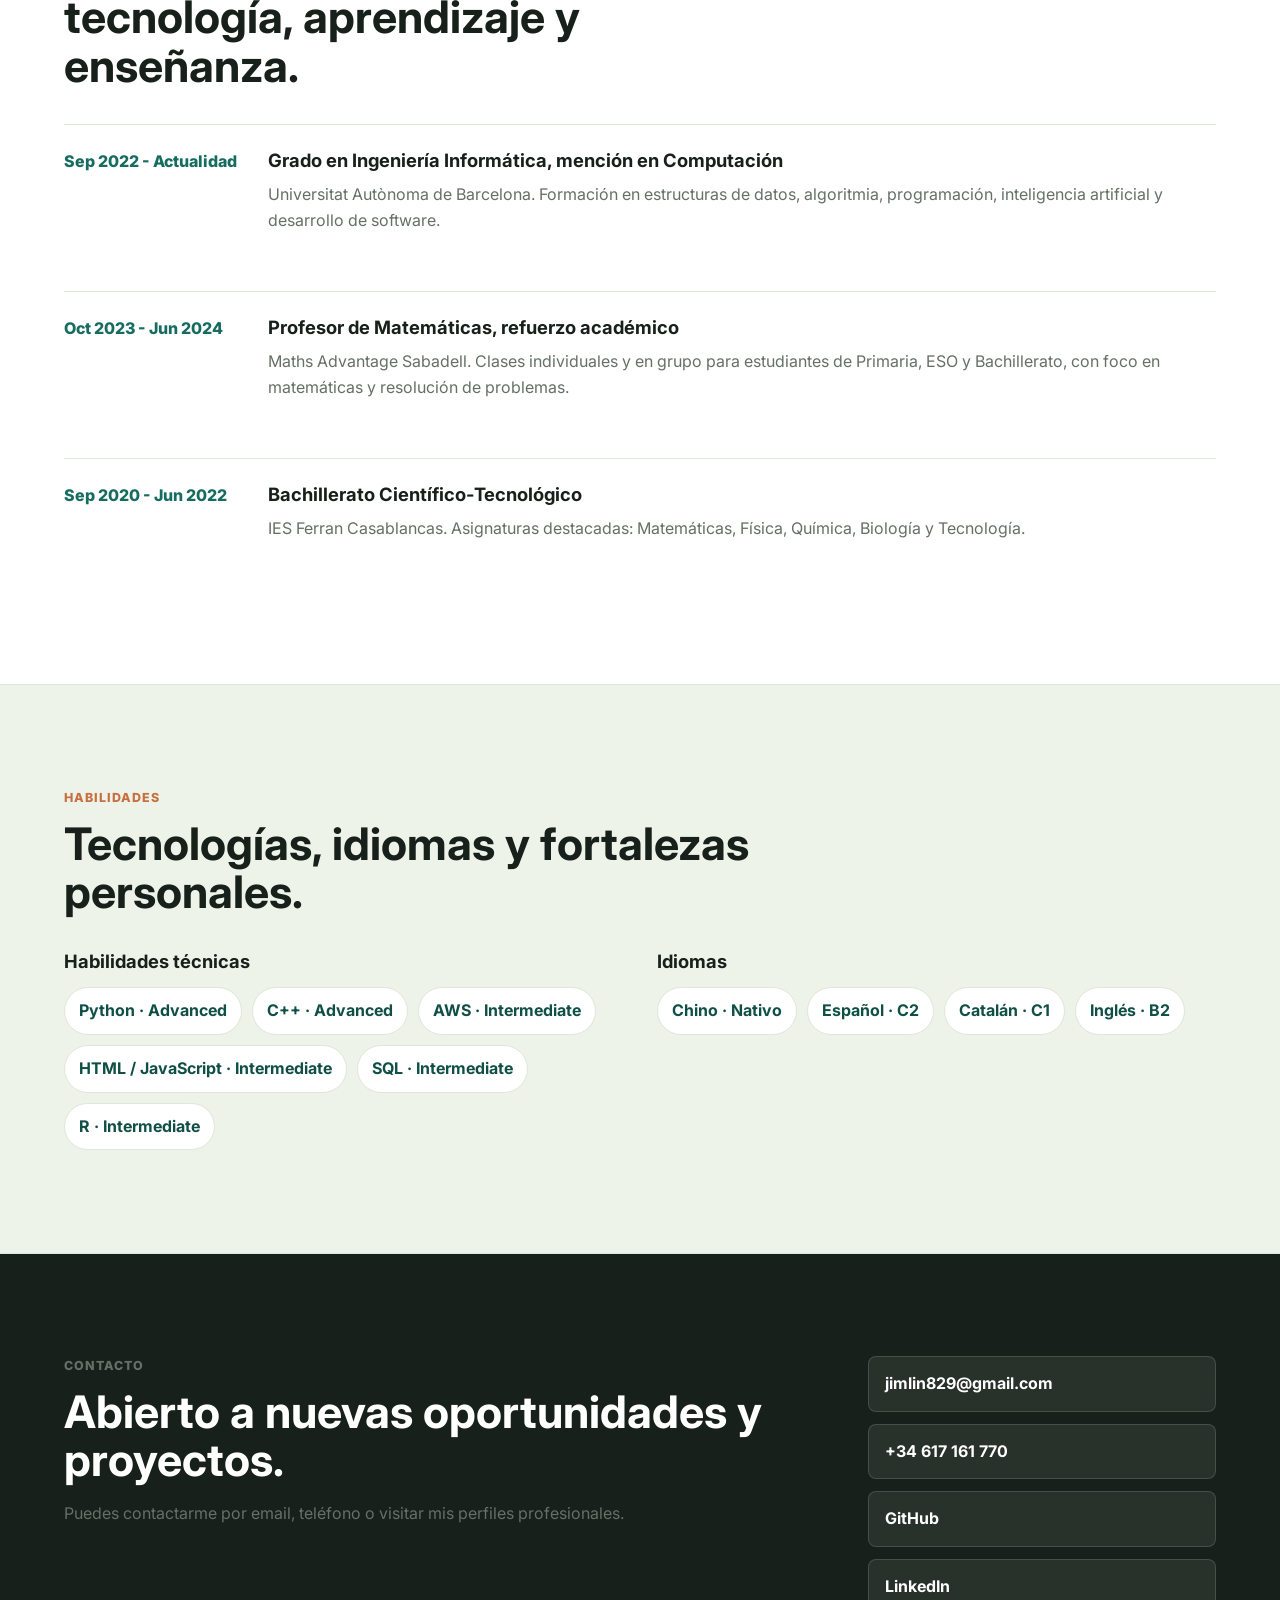
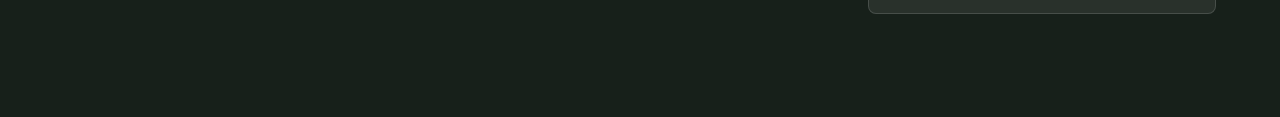
==== commit 35a58a2f: "Page visual updated" ====
--- a/index.html
+++ b/index.html
@@ -131,7 +131,10 @@
             <li data-i18n="projectBlackjackB">Logica de juego y estados</li>
             <li data-i18n="projectBlackjackC">Demo jugable en navegador</li>
           </ul>
-          <a class="project-link" href="projects/blackjack/" data-i18n="projectBlackjackLink">Jugar online</a>
+          <div class="project-actions">
+            <a class="project-link" href="projects/blackjack/" data-i18n="projectBlackjackLink">Jugar online</a>
+            <a class="project-link secondary-link" href="https://github.com/jimlin829/blackjack" target="_blank" rel="noreferrer" data-i18n="projectCodeLink">Ver codigo</a>
+          </div>
         </article>
         <article class="project-card playable-project fruity-project">
           <div class="project-meta" data-i18n="projectFruityMeta">Juego online</div>
@@ -142,7 +145,10 @@
             <li data-i18n="projectFruityB">Animacion de cartas y logica de parejas</li>
             <li data-i18n="projectFruityC">Ranking local guardado en JSON</li>
           </ul>
-          <a class="project-link" href="projects/fruity-pairs/" data-i18n="projectFruityLink">Jugar online</a>
+          <div class="project-actions">
+            <a class="project-link" href="projects/fruity-pairs/" data-i18n="projectFruityLink">Jugar online</a>
+            <a class="project-link secondary-link" href="https://github.com/jimlin829/fruity-pairs" target="_blank" rel="noreferrer" data-i18n="projectCodeLink">Ver codigo</a>
+          </div>
         </article>
         <article class="project-card playable-project taskflow-project">
           <div class="project-meta" data-i18n="projectTaskFlowMeta">Aplicacion online</div>
@@ -153,7 +159,10 @@
             <li data-i18n="projectTaskFlowB">Filtros, ordenacion y busqueda</li>
             <li data-i18n="projectTaskFlowC">Datos guardados con localStorage</li>
           </ul>
-          <a class="project-link" href="projects/taskflow/" data-i18n="projectTaskFlowLink">Abrir app</a>
+          <div class="project-actions">
+            <a class="project-link" href="projects/taskflow/" data-i18n="projectTaskFlowLink">Abrir app</a>
+            <a class="project-link secondary-link" href="https://github.com/jimlin829/taskflow" target="_blank" rel="noreferrer" data-i18n="projectCodeLink">Ver codigo</a>
+          </div>
         </article>
       </div>
     </section>
--- a/styles.css
+++ b/styles.css
@@ -352,12 +352,18 @@
   background: linear-gradient(180deg, #ffffff 0%, #fff3df 100%);
 }
 
+.project-actions {
+  display: flex;
+  flex-wrap: wrap;
+  gap: 10px;
+  margin-top: 20px;
+}
+
 .project-link {
   display: inline-flex;
   align-items: center;
   justify-content: center;
   min-height: 42px;
-  margin-top: 20px;
   padding: 0 16px;
   background: var(--accent);
   border-radius: 8px;
@@ -365,9 +371,16 @@
   font-weight: 800;
 }
 
+.secondary-link {
+  background: transparent;
+  border: 1px solid var(--accent);
+  color: var(--accent);
+}
+
 .project-link:hover,
 .project-link:focus {
   background: var(--accent-dark);
+  color: #ffffff;
   transform: translateY(-1px);
 }
 
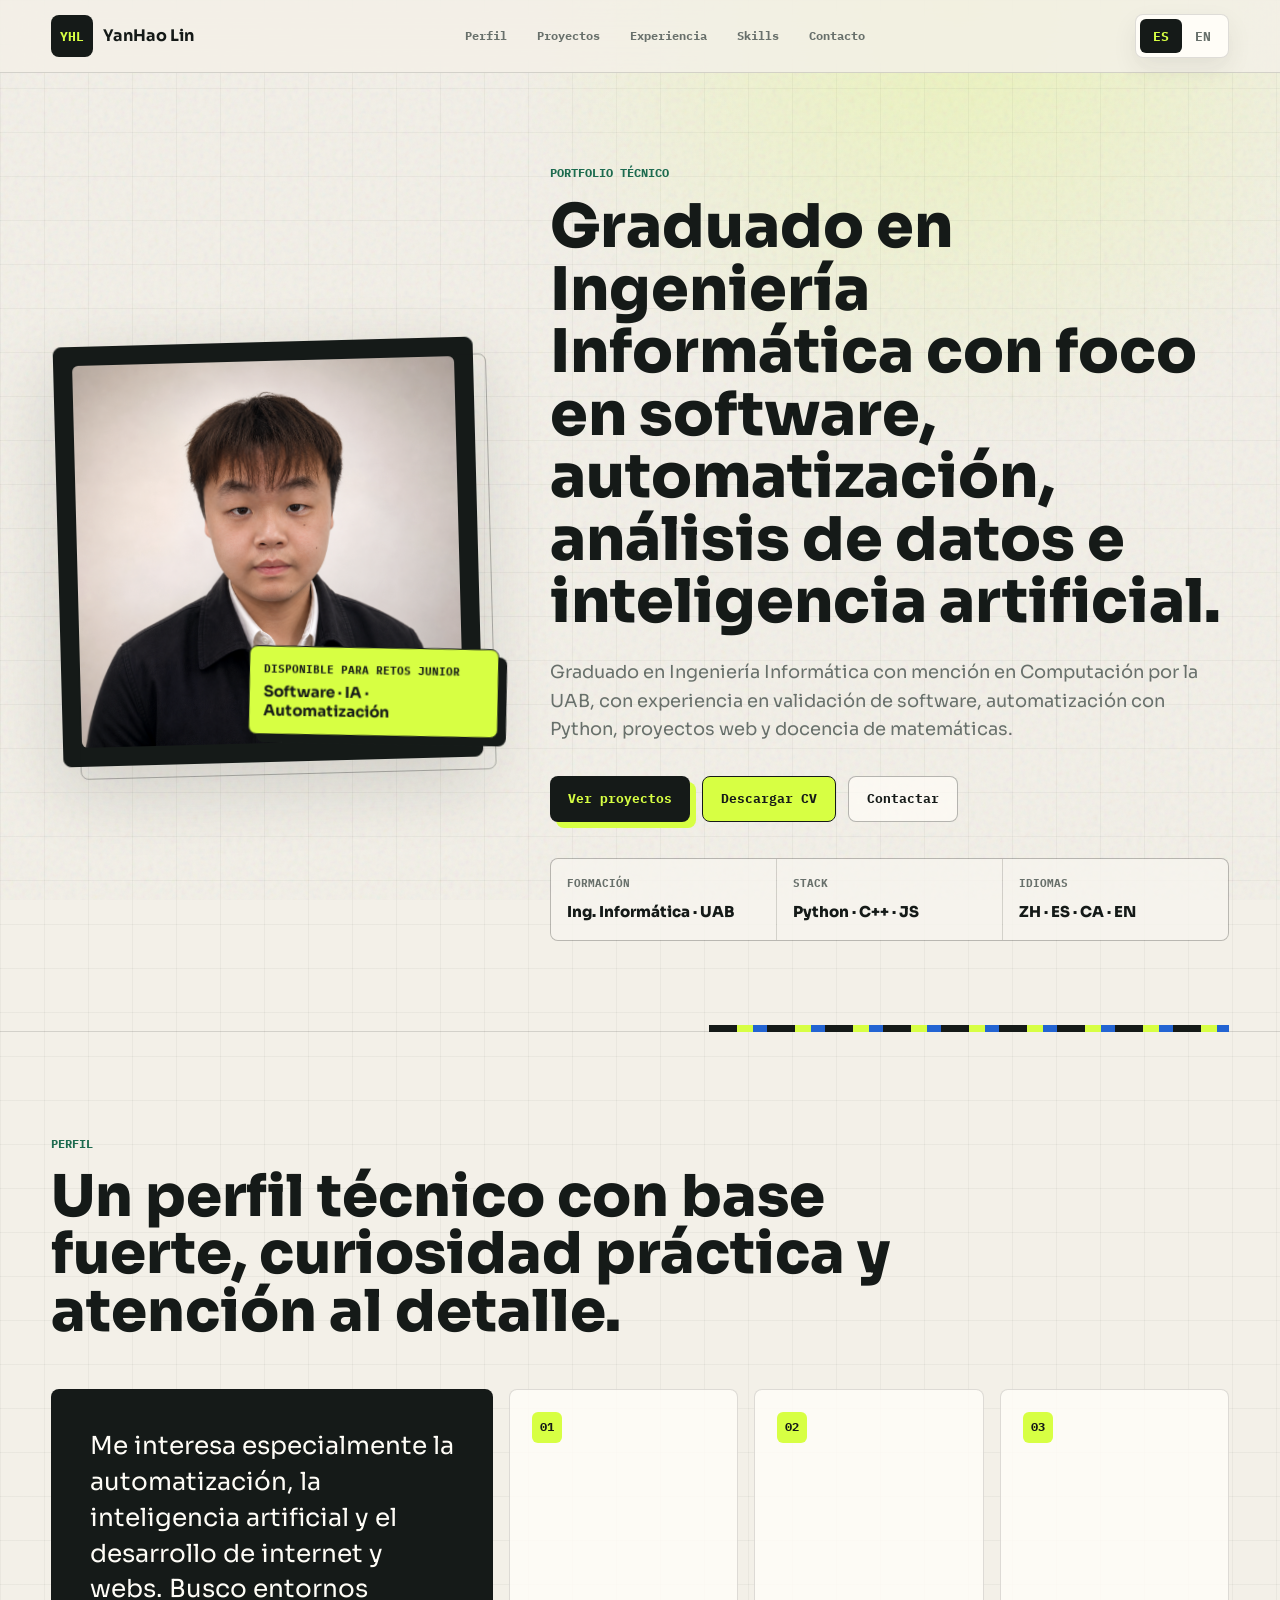
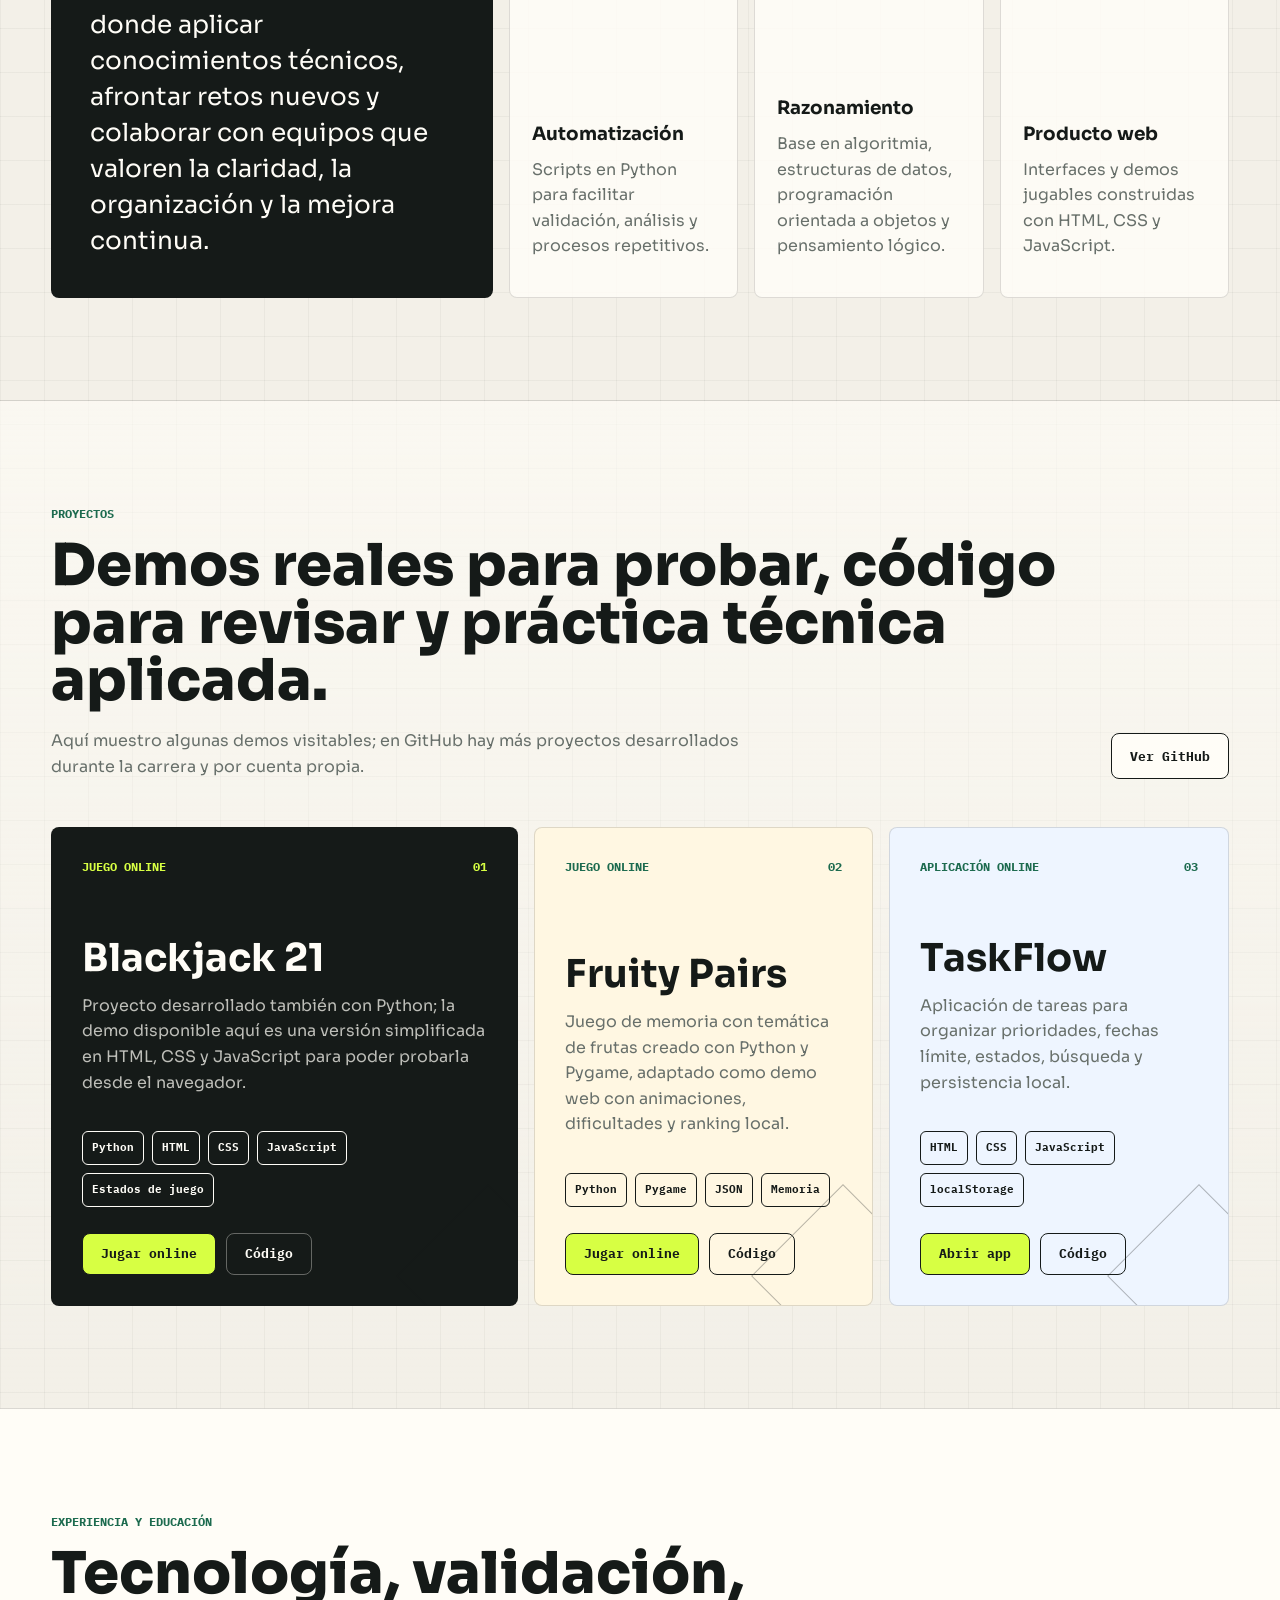
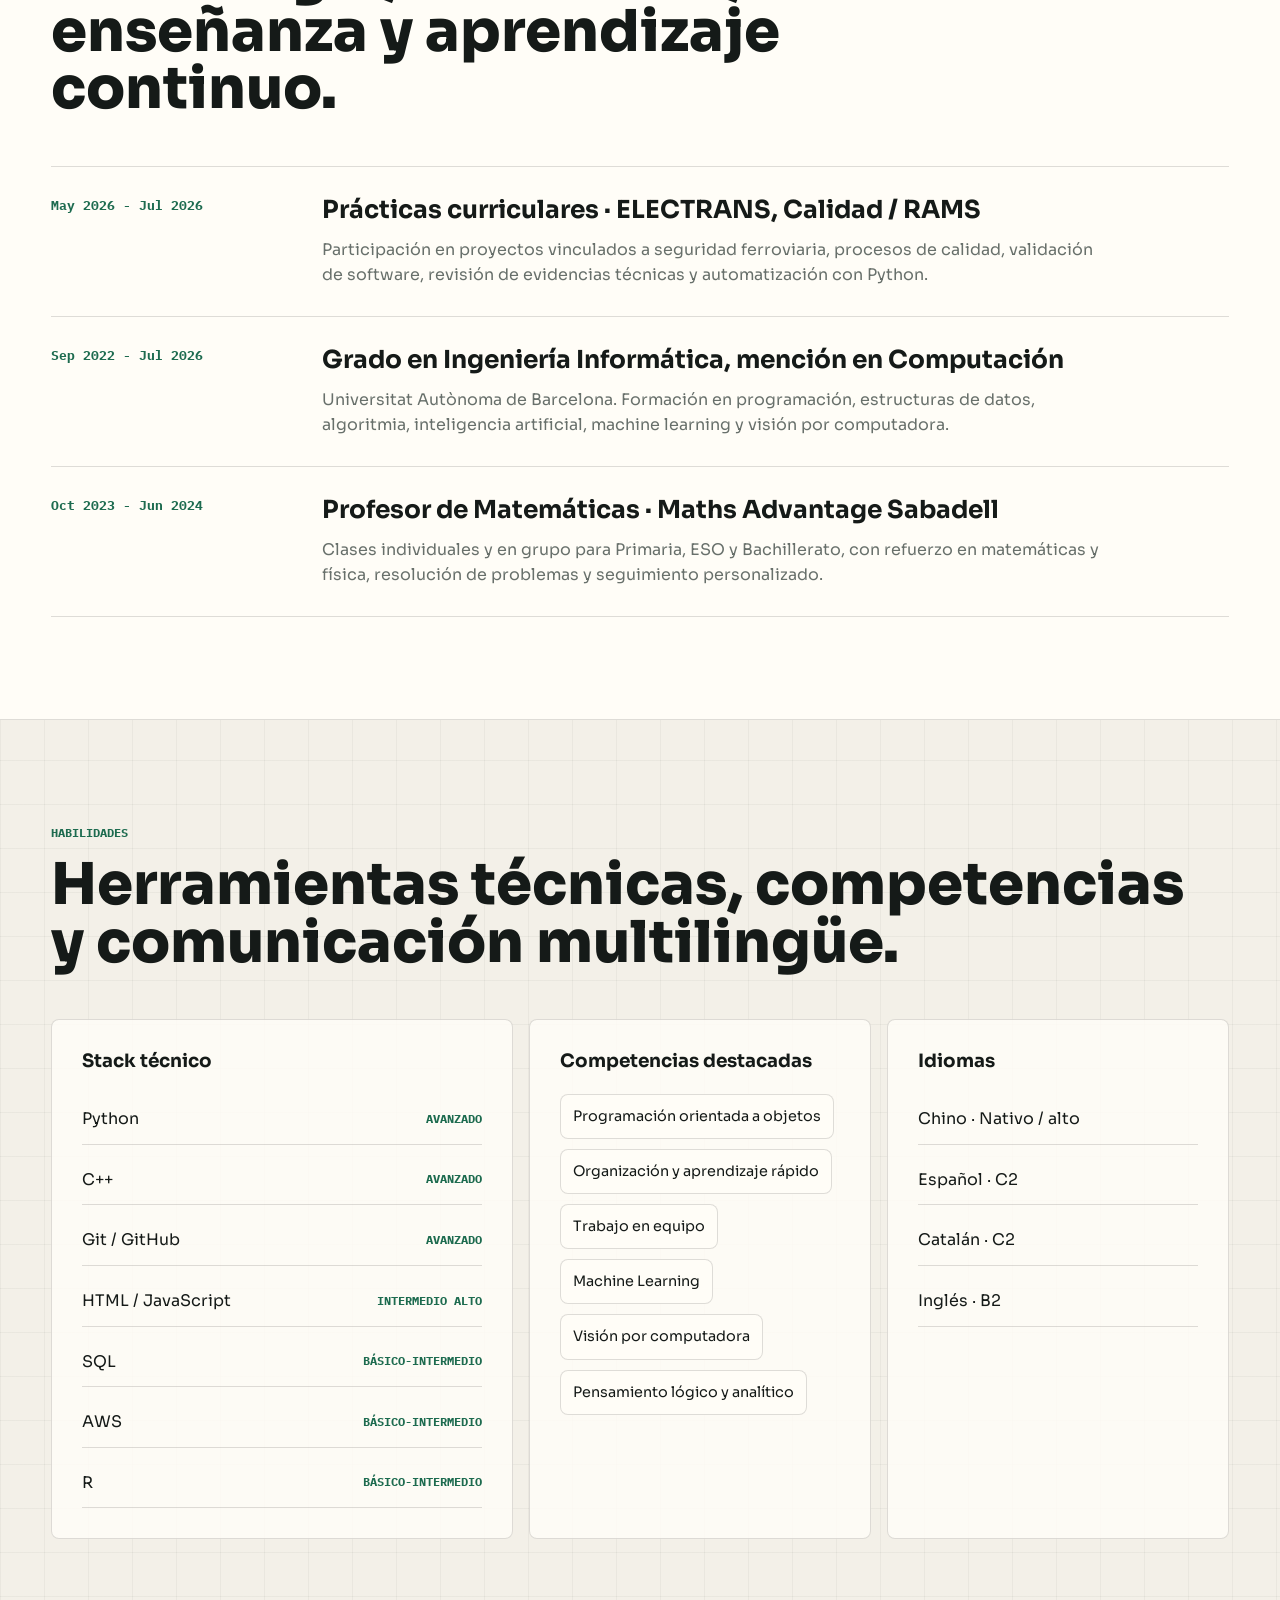
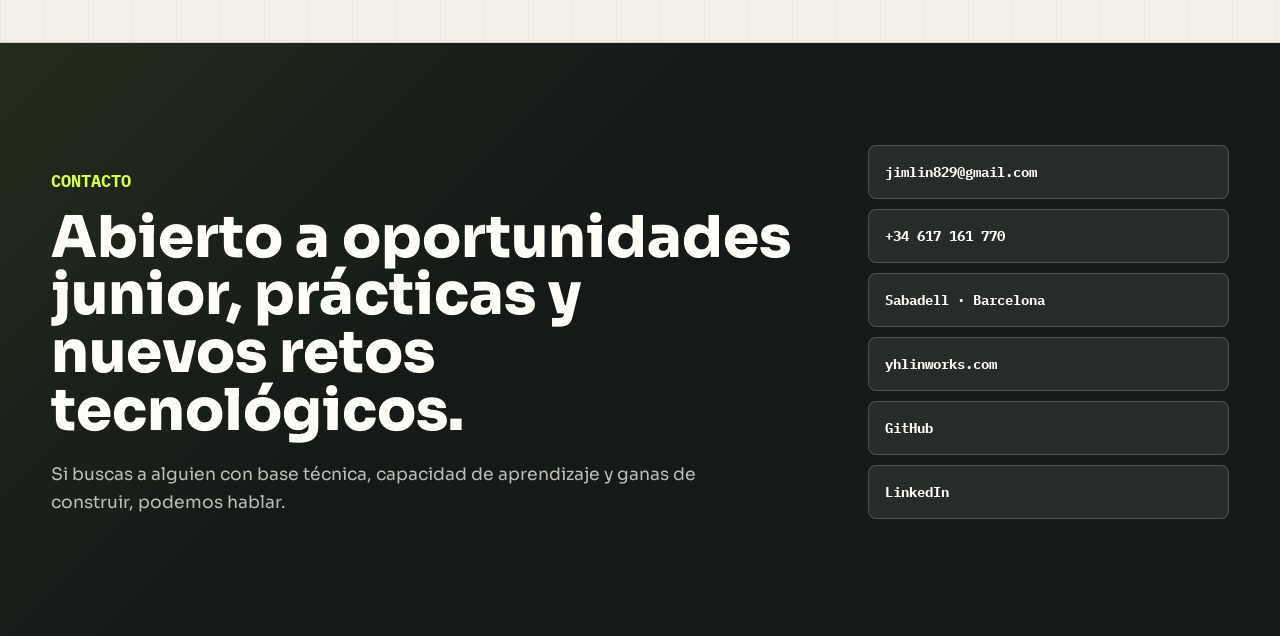
==== commit 7f188f86: "New update" ====
--- a/index.html
+++ b/index.html
@@ -3,165 +3,168 @@
 <head>
   <meta charset="UTF-8">
   <meta name="viewport" content="width=device-width, initial-scale=1.0">
+  <meta name="description" content="Portfolio de YanHao Lin, graduado en Ingeniería Informática especializado en computación, automatización, inteligencia artificial y desarrollo web.">
   <title>YanHao Lin | Portfolio</title>
   <link rel="icon" type="image/svg+xml" href="assets/favicon.svg">
   <link rel="preconnect" href="https://fonts.googleapis.com">
   <link rel="preconnect" href="https://fonts.gstatic.com" crossorigin>
-  <link href="https://fonts.googleapis.com/css2?family=Inter:wght@400;500;600;700;800&display=swap" rel="stylesheet">
+  <link href="https://fonts.googleapis.com/css2?family=IBM+Plex+Mono:wght@500;600;700&family=Sora:wght@400;500;600;700;800&display=swap" rel="stylesheet">
   <link rel="stylesheet" href="styles.css">
 </head>
 <body>
   <header class="site-header">
-    <a class="brand" href="#inicio">YanHao Lin</a>
+    <a class="brand" href="#inicio" aria-label="Volver al inicio">
+      <span>YHL</span>
+      <strong>YanHao Lin</strong>
+    </a>
     <nav class="nav" aria-label="Navegación principal">
       <a href="#perfil" data-i18n="navProfile">Perfil</a>
       <a href="#proyectos" data-i18n="navProjects">Proyectos</a>
       <a href="#experiencia" data-i18n="navExperience">Experiencia</a>
+      <a href="#habilidades" data-i18n="navSkills">Skills</a>
       <a href="#contacto" data-i18n="navContact">Contacto</a>
     </nav>
     <div class="language-switch" aria-label="Cambiar idioma">
-      <button class="lang-button active" type="button" data-lang="es">ES</button>
-      <button class="lang-button" type="button" data-lang="en">EN</button>
+      <button class="lang-button active" type="button" data-lang="es" aria-pressed="true">ES</button>
+      <button class="lang-button" type="button" data-lang="en" aria-pressed="false">EN</button>
     </div>
   </header>
 
   <main>
     <section class="hero" id="inicio">
+      <div class="hero-visual" aria-label="Retrato profesional de YanHao Lin">
+        <div class="portrait-frame">
+          <img class="avatar" src="assets/profile-selected.png?v=3" alt="Foto de perfil profesional de YanHao Lin">
+          <div class="status-card">
+            <span data-i18n="statusLabel">Disponible para retos junior</span>
+            <strong data-i18n="statusValue">Software · IA · Automatización</strong>
+          </div>
+        </div>
+      </div>
+
       <div class="hero-content">
-        <p class="eyebrow" data-i18n="heroEyebrow">Portfolio profesional</p>
-        <h1 data-i18n="heroTitle">Ingeniero informático en formación, con foco en computación, inteligencia artificial y desarrollo de software.</h1>
+        <p class="eyebrow" data-i18n="heroEyebrow">Portfolio técnico</p>
+        <h1 data-i18n="heroTitle">Graduado en Ingeniería Informática con foco en software, automatización, análisis de datos e inteligencia artificial.</h1>
         <p class="hero-copy" data-i18n="heroCopy">
-          Soy una persona creativa, organizada y proactiva, con capacidad de adaptación y motivación por seguir creciendo académica y profesionalmente. Me interesa aplicar mis habilidades técnicas en proyectos reales y ayudar a los equipos a alcanzar sus objetivos.
+          Graduado en Ingeniería Informática con mención en Computación por la UAB, con experiencia en validación de software, automatización con Python, proyectos web y docencia de matemáticas.
         </p>
-        <div class="hero-actions">
+        <div class="hero-actions" aria-label="Acciones principales">
           <a class="button primary" href="#proyectos" data-i18n="heroPrimary">Ver proyectos</a>
-          <a class="button secondary" href="mailto:jimlin829@gmail.com" data-i18n="heroSecondary">Contactar</a>
-        </div>
-      </div>
-      <aside class="profile-panel" aria-label="Resumen profesional">
-        <img class="avatar" src="assets/profile.jpg" alt="Foto de perfil de YanHao Lin">
-        <div>
-          <h2>YanHao Lin</h2>
-          <p data-i18n="role">Ingeniero informático</p>
-        </div>
-        <dl class="quick-facts">
-          <div>
-            <dt data-i18n="factLocation">Ubicación</dt>
-            <dd>Sabadell, Barcelona</dd>
-          </div>
-          <div>
-            <dt data-i18n="factEducation">Formación</dt>
-            <dd data-i18n="factEducationValue">Grado en Ingeniería Informática, UAB</dd>
-          </div>
-          <div>
-            <dt data-i18n="factFocus">Enfoque</dt>
-            <dd data-i18n="factFocusValue">Computación, IA y software</dd>
+          <a class="button secondary" href="assets/CV-ESPAÑOL.pdf" target="_blank" rel="noreferrer" data-cv-link data-i18n="heroCv">Descargar CV</a>
+          <a class="button ghost" href="mailto:jimlin829@gmail.com" data-i18n="heroSecondary">Contactar</a>
+        </div>
+        <dl class="signal-strip" aria-label="Datos rápidos">
+          <div>
+            <dt data-i18n="signalDegree">Formación</dt>
+            <dd data-i18n="signalDegreeValue">Ing. Informática · UAB</dd>
+          </div>
+          <div>
+            <dt data-i18n="signalStack">Stack</dt>
+            <dd>Python · C++ · JS</dd>
+          </div>
+          <div>
+            <dt data-i18n="signalLanguages">Idiomas</dt>
+            <dd>ZH · ES · CA · EN</dd>
           </div>
         </dl>
-      </aside>
-    </section>
-
-    <section class="section" id="perfil">
+      </div>
+    </section>
+
+    <section class="section profile-section" id="perfil">
       <div class="section-heading">
         <p class="eyebrow" data-i18n="profileEyebrow">Perfil</p>
-        <h2 data-i18n="profileTitle">Aprendizaje rápido, pensamiento lógico y actitud práctica.</h2>
-      </div>
-      <div class="two-column">
-        <p data-i18n="profileCopy">
-          Actualmente estudio Ingeniería Informática con mención en Computación en la Universitat Autònoma de Barcelona. Mi formación incluye estructuras de datos, algoritmia, programación, inteligencia artificial y desarrollo de software, con experiencia en proyectos colaborativos y trabajos prácticos de programación.
-        </p>
-        <div class="highlight-box">
-          <strong data-i18n="valueTitle">Propuesta de valor</strong>
-          <span data-i18n="valueCopy">Aporto organización, curiosidad técnica y una forma de trabajar orientada a resolver problemas con claridad.</span>
-        </div>
-      </div>
-    </section>
-
-    <section class="section" id="proyectos">
-      <div class="section-heading">
-        <p class="eyebrow" data-i18n="projectsEyebrow">Proyectos</p>
-        <h2 data-i18n="projectsTitle">Trabajo académico y técnico que muestra mi base como desarrollador.</h2>
-      </div>
-      <div class="project-grid">
-        <article class="project-card">
-          <div class="project-meta" data-i18n="projectOneMeta">Universidad</div>
-          <h3 data-i18n="projectOneTitle">Proyectos colaborativos de programación</h3>
-          <p data-i18n="projectOneCopy">Desarrollo de trabajos prácticos en equipo dentro del grado, aplicando programación, algoritmia y pensamiento analítico.</p>
-          <ul>
-            <li data-i18n="projectOneA">Python y C++</li>
-            <li data-i18n="projectOneB">Estructuras de datos y algoritmos</li>
-            <li data-i18n="projectOneC">Colaboración y documentación técnica</li>
-          </ul>
-        </article>
-        <article class="project-card">
-          <div class="project-meta" data-i18n="projectTwoMeta">Computación</div>
-          <h3 data-i18n="projectTwoTitle">Formación en IA y desarrollo de software</h3>
-          <p data-i18n="projectTwoCopy">Aprendizaje aplicado en inteligencia artificial, bases de datos y desarrollo de soluciones software dentro del itinerario académico.</p>
-          <ul>
-            <li data-i18n="projectTwoA">Inteligencia artificial</li>
-            <li data-i18n="projectTwoB">SQL y análisis de datos</li>
-            <li data-i18n="projectTwoC">Razonamiento lógico y resolución de problemas</li>
-          </ul>
-        </article>
-        <article class="project-card">
-          <div class="project-meta" data-i18n="projectThreeMeta">GitHub</div>
-          <h3 data-i18n="projectThreeTitle">Repositorio de proyectos desarrollados</h3>
-          <p data-i18n="projectThreeCopy">Espacio donde recopilo proyectos y prácticas técnicas para mostrar evolución, herramientas usadas y resultados.</p>
-          <ul>
-            <li data-i18n="projectThreeA">Código y ejercicios propios</li>
-            <li data-i18n="projectThreeB">Prácticas universitarias</li>
-            <li data-i18n="projectThreeC">Mejora continua del perfil técnico</li>
-          </ul>
-        </article>
-      </div>
-    </section>
-
-    <section class="section playable-section" id="proyectos-disponibles">
-      <div class="section-heading">
-        <p class="eyebrow" data-i18n="playableEyebrow">Proyectos desarrollados disponibles</p>
-        <h2 data-i18n="playableTitle">Demos online listas para probar directamente desde el navegador.</h2>
-      </div>
-      <div class="playable-grid">
-        <article class="project-card playable-project">
-          <div class="project-meta" data-i18n="projectBlackjackMeta">Juego online</div>
+        <h2 data-i18n="profileTitle">Un perfil técnico con base fuerte, curiosidad práctica y atención al detalle.</h2>
+      </div>
+      <div class="profile-grid">
+        <article class="statement">
+          <p data-i18n="profileCopy">
+            Me interesa especialmente la automatización, la inteligencia artificial y el desarrollo de internet y webs. Busco entornos donde aplicar conocimientos técnicos, afrontar retos nuevos y colaborar con equipos que valoren la claridad, la organización y la mejora continua.
+          </p>
+        </article>
+        <article class="value-card">
+          <span class="card-index">01</span>
+          <h3 data-i18n="valueOneTitle">Automatización</h3>
+          <p data-i18n="valueOneCopy">Scripts en Python para facilitar validación, análisis y procesos repetitivos.</p>
+        </article>
+        <article class="value-card">
+          <span class="card-index">02</span>
+          <h3 data-i18n="valueTwoTitle">Razonamiento</h3>
+          <p data-i18n="valueTwoCopy">Base en algoritmia, estructuras de datos, programación orientada a objetos y pensamiento lógico.</p>
+        </article>
+        <article class="value-card">
+          <span class="card-index">03</span>
+          <h3 data-i18n="valueThreeTitle">Producto web</h3>
+          <p data-i18n="valueThreeCopy">Interfaces y demos jugables construidas con HTML, CSS y JavaScript.</p>
+        </article>
+      </div>
+    </section>
+
+    <section class="section projects-section" id="proyectos">
+      <div class="section-heading split">
+        <div>
+          <p class="eyebrow" data-i18n="projectsEyebrow">Proyectos</p>
+          <h2 data-i18n="projectsTitle">Demos reales para probar, código para revisar y práctica técnica aplicada.</h2>
+          <p class="section-note" data-i18n="projectsNote">Aquí muestro algunas demos visitables; en GitHub hay más proyectos desarrollados durante la carrera y por cuenta propia.</p>
+        </div>
+        <a class="text-link" href="https://github.com/jimlin829" target="_blank" rel="noreferrer" data-i18n="githubLink">Ver GitHub</a>
+      </div>
+
+      <div class="featured-grid">
+        <article class="project-card featured-card">
+          <div class="project-topline">
+            <span data-i18n="projectBlackjackMeta">Juego online</span>
+            <strong>01</strong>
+          </div>
           <h3 data-i18n="projectBlackjackTitle">Blackjack 21</h3>
-          <p data-i18n="projectBlackjackCopy">Juego interactivo de Blackjack con sistema de fichas, apuestas, dealer automatico y deteccion de Blackjack natural.</p>
-          <ul>
-            <li data-i18n="projectBlackjackA">HTML, CSS y JavaScript</li>
-            <li data-i18n="projectBlackjackB">Logica de juego y estados</li>
-            <li data-i18n="projectBlackjackC">Demo jugable en navegador</li>
+          <p data-i18n="projectBlackjackCopy">Proyecto desarrollado también con Python; la demo disponible aquí es una versión simplificada en HTML, CSS y JavaScript para poder probarla desde el navegador.</p>
+          <ul class="tag-list">
+            <li>Python</li>
+            <li>HTML</li>
+            <li>CSS</li>
+            <li>JavaScript</li>
+            <li data-i18n="tagGameState">Estados de juego</li>
           </ul>
           <div class="project-actions">
             <a class="project-link" href="projects/blackjack/" data-i18n="projectBlackjackLink">Jugar online</a>
-            <a class="project-link secondary-link" href="https://github.com/jimlin829/blackjack" target="_blank" rel="noreferrer" data-i18n="projectCodeLink">Ver codigo</a>
-          </div>
-        </article>
-        <article class="project-card playable-project fruity-project">
-          <div class="project-meta" data-i18n="projectFruityMeta">Juego online</div>
+            <a class="project-link muted" href="https://github.com/jimlin829/blackjack" target="_blank" rel="noreferrer" data-i18n="projectCodeLink">Código</a>
+          </div>
+        </article>
+
+        <article class="project-card fruity-card">
+          <div class="project-topline">
+            <span data-i18n="projectFruityMeta">Juego online</span>
+            <strong>02</strong>
+          </div>
           <h3 data-i18n="projectFruityTitle">Fruity Pairs</h3>
-          <p data-i18n="projectFruityCopy">Juego de memoria con tematica de frutas creado con Python y Pygame, con animaciones, dificultades y ranking local.</p>
-          <ul>
-            <li data-i18n="projectFruityA">Python y Pygame</li>
-            <li data-i18n="projectFruityB">Animacion de cartas y logica de parejas</li>
-            <li data-i18n="projectFruityC">Ranking local guardado en JSON</li>
+          <p data-i18n="projectFruityCopy">Juego de memoria con temática de frutas creado con Python y Pygame, adaptado como demo web con animaciones, dificultades y ranking local.</p>
+          <ul class="tag-list">
+            <li>Python</li>
+            <li>Pygame</li>
+            <li>JSON</li>
+            <li data-i18n="tagMemory">Memoria</li>
           </ul>
           <div class="project-actions">
             <a class="project-link" href="projects/fruity-pairs/" data-i18n="projectFruityLink">Jugar online</a>
-            <a class="project-link secondary-link" href="https://github.com/jimlin829/fruity-pairs" target="_blank" rel="noreferrer" data-i18n="projectCodeLink">Ver codigo</a>
-          </div>
-        </article>
-        <article class="project-card playable-project taskflow-project">
-          <div class="project-meta" data-i18n="projectTaskFlowMeta">Aplicacion online</div>
+            <a class="project-link muted" href="https://github.com/jimlin829/fruity-pairs" target="_blank" rel="noreferrer" data-i18n="projectCodeLink">Código</a>
+          </div>
+        </article>
+
+        <article class="project-card task-card">
+          <div class="project-topline">
+            <span data-i18n="projectTaskFlowMeta">Aplicación online</span>
+            <strong>03</strong>
+          </div>
           <h3 data-i18n="projectTaskFlowTitle">TaskFlow</h3>
-          <p data-i18n="projectTaskFlowCopy">Aplicacion de tareas para organizar prioridades, fechas limite, estados y busqueda con persistencia local.</p>
-          <ul>
-            <li data-i18n="projectTaskFlowA">HTML, CSS y JavaScript</li>
-            <li data-i18n="projectTaskFlowB">Filtros, ordenacion y busqueda</li>
-            <li data-i18n="projectTaskFlowC">Datos guardados con localStorage</li>
+          <p data-i18n="projectTaskFlowCopy">Aplicación de tareas para organizar prioridades, fechas límite, estados, búsqueda y persistencia local.</p>
+          <ul class="tag-list">
+            <li>HTML</li>
+            <li>CSS</li>
+            <li>JavaScript</li>
+            <li>localStorage</li>
           </ul>
           <div class="project-actions">
             <a class="project-link" href="projects/taskflow/" data-i18n="projectTaskFlowLink">Abrir app</a>
-            <a class="project-link secondary-link" href="https://github.com/jimlin829/taskflow" target="_blank" rel="noreferrer" data-i18n="projectCodeLink">Ver codigo</a>
+            <a class="project-link muted" href="https://github.com/jimlin829/taskflow" target="_blank" rel="noreferrer" data-i18n="projectCodeLink">Código</a>
           </div>
         </article>
       </div>
@@ -170,71 +173,87 @@
     <section class="section timeline-section" id="experiencia">
       <div class="section-heading">
         <p class="eyebrow" data-i18n="experienceEyebrow">Experiencia y educación</p>
-        <h2 data-i18n="experienceTitle">Una trayectoria orientada a tecnología, aprendizaje y enseñanza.</h2>
+        <h2 data-i18n="experienceTitle">Tecnología, validación, enseñanza y aprendizaje continuo.</h2>
       </div>
       <div class="timeline">
         <article class="timeline-item">
-          <span data-i18n="dateUab">Sep 2022 - Actualidad</span>
+          <time data-i18n="dateElectrans">May 2026 - Jul 2026</time>
+          <div>
+            <h3 data-i18n="electransTitle">Prácticas curriculares · ELECTRANS, Calidad / RAMS</h3>
+            <p data-i18n="electransCopy">Participación en proyectos vinculados a seguridad ferroviaria, procesos de calidad, validación de software, revisión de evidencias técnicas y automatización con Python.</p>
+          </div>
+        </article>
+        <article class="timeline-item">
+          <time data-i18n="dateUab">Sep 2022 - Jul 2026</time>
           <div>
             <h3 data-i18n="uabTitle">Grado en Ingeniería Informática, mención en Computación</h3>
-            <p data-i18n="uabCopy">Universitat Autònoma de Barcelona. Formación en estructuras de datos, algoritmia, programación, inteligencia artificial y desarrollo de software.</p>
+            <p data-i18n="uabCopy">Universitat Autònoma de Barcelona. Formación en programación, estructuras de datos, algoritmia, inteligencia artificial, machine learning y visión por computadora.</p>
           </div>
         </article>
         <article class="timeline-item">
-          <span data-i18n="dateTutor">Oct 2023 - Jun 2024</span>
-          <div>
-            <h3 data-i18n="tutorTitle">Profesor de Matemáticas, refuerzo académico</h3>
-            <p data-i18n="tutorCopy">Maths Advantage Sabadell. Clases individuales y en grupo para estudiantes de Primaria, ESO y Bachillerato, con foco en matemáticas y resolución de problemas.</p>
-          </div>
-        </article>
-        <article class="timeline-item">
-          <span data-i18n="dateBach">Sep 2020 - Jun 2022</span>
-          <div>
-            <h3 data-i18n="bachTitle">Bachillerato Científico-Tecnológico</h3>
-            <p data-i18n="bachCopy">IES Ferran Casablancas. Asignaturas destacadas: Matemáticas, Física, Química, Biología y Tecnología.</p>
-          </div>
-        </article>
-      </div>
-    </section>
-
-    <section class="section skills-section">
-      <div class="section-heading">
-        <p class="eyebrow" data-i18n="skillsEyebrow">Habilidades</p>
-        <h2 data-i18n="skillsTitle">Tecnologías, idiomas y fortalezas personales.</h2>
-      </div>
-      <div class="skill-groups">
+          <time data-i18n="dateTutor">Oct 2023 - Jun 2024</time>
+          <div>
+            <h3 data-i18n="tutorTitle">Profesor de Matemáticas · Maths Advantage Sabadell</h3>
+            <p data-i18n="tutorCopy">Clases individuales y en grupo para Primaria, ESO y Bachillerato, con refuerzo en matemáticas y física, resolución de problemas y seguimiento personalizado.</p>
+          </div>
+        </article>
+      </div>
+    </section>
+
+    <section class="section skills-section" id="habilidades">
+      <div class="section-heading split">
         <div>
-          <h3 data-i18n="technicalSkills">Habilidades técnicas</h3>
-          <div class="skills">
-            <span>Python · Advanced</span>
-            <span>C++ · Advanced</span>
-            <span>AWS · Intermediate</span>
-            <span>HTML / JavaScript · Intermediate</span>
-            <span>SQL · Intermediate</span>
-            <span>R · Intermediate</span>
-          </div>
-        </div>
-        <div>
+          <p class="eyebrow" data-i18n="skillsEyebrow">Habilidades</p>
+          <h2 data-i18n="skillsTitle">Herramientas técnicas, competencias y comunicación multilingüe.</h2>
+        </div>
+      </div>
+      <div class="skills-grid">
+        <article class="skill-panel">
+          <h3 data-i18n="technicalSkills">Stack técnico</h3>
+          <div class="meter-list">
+            <span>Python <strong data-i18n="levelAdvanced">Avanzado</strong></span>
+            <span>C++ <strong data-i18n="levelAdvanced">Avanzado</strong></span>
+            <span>Git / GitHub <strong data-i18n="levelAdvanced">Avanzado</strong></span>
+            <span>HTML / JavaScript <strong data-i18n="levelUpperMid">Intermedio alto</strong></span>
+            <span>SQL <strong data-i18n="levelBasicMid">Básico-intermedio</strong></span>
+            <span>AWS <strong data-i18n="levelBasicMid">Básico-intermedio</strong></span>
+            <span>R <strong data-i18n="levelBasicMid">Básico-intermedio</strong></span>
+          </div>
+        </article>
+        <article class="skill-panel">
+          <h3 data-i18n="competenciesTitle">Competencias destacadas</h3>
+          <div class="chip-cloud">
+            <span data-i18n="compOop">Programación orientada a objetos</span>
+            <span data-i18n="compFast">Organización y aprendizaje rápido</span>
+            <span data-i18n="compTeam">Trabajo en equipo</span>
+            <span>Machine Learning</span>
+            <span data-i18n="compVision">Visión por computadora</span>
+            <span data-i18n="compLogic">Pensamiento lógico y analítico</span>
+          </div>
+        </article>
+        <article class="skill-panel">
           <h3 data-i18n="languagesTitle">Idiomas</h3>
-          <div class="skills">
-            <span data-i18n="languageChinese">Chino · Nativo</span>
+          <div class="language-list">
+            <span data-i18n="languageChinese">Chino · Nativo / alto</span>
             <span data-i18n="languageSpanish">Español · C2</span>
-            <span data-i18n="languageCatalan">Catalán · C1</span>
+            <span data-i18n="languageCatalan">Catalán · C2</span>
             <span data-i18n="languageEnglish">Inglés · B2</span>
           </div>
-        </div>
+        </article>
       </div>
     </section>
 
     <section class="contact" id="contacto">
       <div>
         <p class="eyebrow" data-i18n="contactEyebrow">Contacto</p>
-        <h2 data-i18n="contactTitle">Abierto a nuevas oportunidades y proyectos.</h2>
-        <p data-i18n="contactCopy">Puedes contactarme por email, teléfono o visitar mis perfiles profesionales.</p>
-      </div>
-      <div class="contact-links">
+        <h2 data-i18n="contactTitle">Abierto a oportunidades junior, prácticas y nuevos retos tecnológicos.</h2>
+        <p data-i18n="contactCopy">Si buscas a alguien con base técnica, capacidad de aprendizaje y ganas de construir, podemos hablar.</p>
+      </div>
+      <div class="contact-links" aria-label="Enlaces de contacto">
         <a href="mailto:jimlin829@gmail.com">jimlin829@gmail.com</a>
         <a href="tel:+34617161770">+34 617 161 770</a>
+        <a href="https://www.google.com/maps/place/Sabadell,+Barcelona" target="_blank" rel="noreferrer">Sabadell · Barcelona</a>
+        <a href="https://www.yhlinworks.com" target="_blank" rel="noreferrer">yhlinworks.com</a>
         <a href="https://github.com/jimlin829" target="_blank" rel="noreferrer">GitHub</a>
         <a href="https://www.linkedin.com/in/yanhao-lin-095829254" target="_blank" rel="noreferrer">LinkedIn</a>
       </div>
--- a/styles.css
+++ b/styles.css
@@ -1,14 +1,20 @@
 :root {
   color-scheme: light;
-  --bg: #f5f7f3;
-  --panel: #ffffff;
-  --ink: #17201a;
-  --muted: #657066;
-  --line: #dfe6db;
-  --accent: #166c5f;
-  --accent-dark: #0f4f46;
-  --warm: #c76f3f;
-  --shadow: 0 22px 60px rgba(23, 32, 26, 0.12);
+  --bg: #f3f0e8;
+  --paper: #fffdf7;
+  --ink: #151a18;
+  --muted: #68706b;
+  --line: rgba(21, 26, 24, 0.14);
+  --line-strong: rgba(21, 26, 24, 0.3);
+  --green: #1d6b4f;
+  --green-dark: #124432;
+  --lime: #d7ff43;
+  --blue: #2364d2;
+  --clay: #bf5f3f;
+  --shadow: 0 24px 70px rgba(21, 26, 24, 0.15);
+  --mono: "IBM Plex Mono", ui-monospace, SFMono-Regular, Consolas, monospace;
+  --sans: "Sora", system-ui, sans-serif;
+  --radius: 8px;
 }
 
 * {
@@ -17,15 +23,31 @@
 
 html {
   scroll-behavior: smooth;
+  overflow-x: clip;
 }
 
 body {
   margin: 0;
-  background: var(--bg);
+  background:
+    linear-gradient(rgba(21, 26, 24, 0.045) 1px, transparent 1px),
+    linear-gradient(90deg, rgba(21, 26, 24, 0.045) 1px, transparent 1px),
+    radial-gradient(circle at 75% 0%, rgba(215, 255, 67, 0.28), transparent 28rem),
+    var(--bg);
+  background-size: 44px 44px, 44px 44px, auto, auto;
   color: var(--ink);
-  font-family: Inter, Arial, sans-serif;
+  font-family: var(--sans);
   line-height: 1.6;
-  overflow-x: hidden;
+  overflow-x: clip;
+}
+
+body::before {
+  position: fixed;
+  inset: 0;
+  z-index: -1;
+  pointer-events: none;
+  content: "";
+  opacity: 0.42;
+  background-image: url("data:image/svg+xml,%3Csvg viewBox='0 0 180 180' xmlns='http://www.w3.org/2000/svg'%3E%3Cfilter id='n'%3E%3CfeTurbulence type='fractalNoise' baseFrequency='0.9' numOctaves='3' stitchTiles='stitch'/%3E%3C/filter%3E%3Crect width='180' height='180' filter='url(%23n)' opacity='0.22'/%3E%3C/svg%3E");
 }
 
 a {
@@ -34,134 +56,276 @@
 }
 
 img {
+  display: block;
   max-width: 100%;
+}
+
+h1,
+h2,
+h3,
+p {
+  margin-top: 0;
+}
+
+h1 {
+  max-width: 940px;
+  margin-bottom: 24px;
+  font-size: clamp(2.15rem, 4.7vw, 4.35rem);
+  line-height: 1.04;
+  font-weight: 800;
+}
+
+h2 {
+  margin-bottom: 0;
+  font-size: clamp(2rem, 4.5vw, 4.2rem);
+  line-height: 1;
+  font-weight: 800;
+}
+
+h3 {
+  margin-bottom: 12px;
+  font-size: 1.15rem;
+  line-height: 1.2;
+}
+
+button,
+a {
+  -webkit-tap-highlight-color: transparent;
+}
+
+:focus-visible {
+  outline: 3px solid var(--blue);
+  outline-offset: 3px;
 }
 
 .site-header {
   position: sticky;
   top: 0;
-  z-index: 10;
-  display: flex;
+  z-index: 20;
+  display: grid;
+  grid-template-columns: auto minmax(0, 1fr) auto;
   align-items: center;
-  justify-content: space-between;
   gap: 24px;
-  padding: 18px clamp(20px, 5vw, 72px);
-  background: rgba(245, 247, 243, 0.88);
-  border-bottom: 1px solid rgba(223, 230, 219, 0.8);
+  padding: 14px clamp(18px, 4vw, 58px);
+  background: rgba(243, 240, 232, 0.84);
+  border-bottom: 1px solid var(--line);
   backdrop-filter: blur(18px);
 }
 
+.site-header::after {
+  position: absolute;
+  left: 0;
+  bottom: -1px;
+  width: 100%;
+  height: 3px;
+  background: linear-gradient(90deg, var(--lime), var(--green), var(--blue));
+  content: "";
+  transform: scaleX(var(--scroll-progress, 0));
+  transform-origin: left;
+  transition: transform 90ms linear;
+}
+
 .brand {
-  flex: 0 0 auto;
+  display: inline-flex;
+  align-items: center;
+  gap: 10px;
+  min-width: 0;
   font-weight: 800;
-  letter-spacing: 0;
+}
+
+.brand span {
+  display: inline-grid;
+  width: 42px;
+  height: 42px;
+  place-items: center;
+  background: var(--ink);
+  color: var(--lime);
+  border-radius: var(--radius);
+  font-family: var(--mono);
+  font-size: 0.82rem;
+}
+
+.brand strong {
+  white-space: nowrap;
 }
 
 .nav {
   display: flex;
   flex-wrap: wrap;
-  gap: 16px;
-  margin-left: auto;
+  justify-content: center;
+  gap: 6px;
   color: var(--muted);
-  font-size: 0.95rem;
+  font-family: var(--mono);
+  font-size: 0.78rem;
+  font-weight: 700;
+}
+
+.nav a {
+  padding: 9px 11px;
+  border: 1px solid transparent;
+  border-radius: var(--radius);
 }
 
 .nav a:hover,
-.nav a:focus {
-  color: var(--accent);
+.nav a:focus-visible {
+  color: var(--ink);
+  border-color: var(--line);
+  background: rgba(255, 253, 247, 0.68);
 }
 
 .language-switch {
   display: inline-grid;
   grid-template-columns: 1fr 1fr;
-  flex: 0 0 auto;
-  padding: 3px;
-  background: #ffffff;
+  padding: 4px;
+  background: var(--paper);
   border: 1px solid var(--line);
-  border-radius: 8px;
+  border-radius: var(--radius);
+  box-shadow: 0 10px 24px rgba(21, 26, 24, 0.08);
 }
 
 .lang-button {
-  min-width: 42px;
+  width: 42px;
   height: 34px;
-  padding: 0 10px;
+  padding: 0;
   background: transparent;
   border: 0;
   border-radius: 6px;
   color: var(--muted);
   cursor: pointer;
-  font: inherit;
-  font-size: 0.86rem;
-  font-weight: 800;
+  font-family: var(--mono);
+  font-weight: 700;
 }
 
 .lang-button.active {
-  background: var(--accent);
-  color: #ffffff;
-}
-
-.lang-button:focus-visible {
-  outline: 2px solid var(--warm);
-  outline-offset: 2px;
+  background: var(--ink);
+  color: var(--lime);
 }
 
 .hero {
-  display: grid;
-  grid-template-columns: minmax(0, 1.3fr) minmax(300px, 0.7fr);
+  position: relative;
+  display: grid;
+  grid-template-columns: minmax(280px, 0.78fr) minmax(0, 1.22fr);
+  gap: clamp(30px, 5vw, 72px);
   align-items: center;
-  gap: clamp(28px, 5vw, 64px);
-  min-height: calc(100vh - 72px);
-  padding: clamp(56px, 8vw, 104px) clamp(20px, 5vw, 72px);
+  min-height: calc(100svh - 72px);
+  padding: clamp(44px, 7vw, 92px) clamp(18px, 4vw, 58px) clamp(54px, 7vw, 96px);
   border-bottom: 1px solid var(--line);
 }
 
+.hero::after {
+  position: absolute;
+  right: clamp(18px, 4vw, 58px);
+  bottom: -1px;
+  width: min(42vw, 520px);
+  height: 7px;
+  background: repeating-linear-gradient(90deg, var(--ink) 0 28px, var(--lime) 28px 44px, var(--blue) 44px 58px);
+  content: "";
+}
+
+.hero-visual {
+  order: 1;
+}
+
 .hero-content {
-  max-width: 820px;
+  order: 2;
+}
+
+.portrait-frame {
+  position: relative;
+  max-width: 420px;
+  margin-inline: auto;
+  padding: clamp(12px, 2vw, 18px);
+  background: var(--ink);
+  border: 1px solid var(--ink);
+  border-radius: var(--radius);
+  box-shadow: var(--shadow);
+  transform: rotate(-1.5deg);
+  animation: portraitIn 900ms cubic-bezier(.2, .8, .2, 1) both, portraitFloat 7s ease-in-out 1.2s infinite;
+}
+
+.portrait-frame::before {
+  position: absolute;
+  inset: 16px -14px -14px 16px;
+  z-index: -1;
+  border: 1px solid var(--line-strong);
+  border-radius: var(--radius);
+  content: "";
+}
+
+.avatar {
+  width: 100%;
+  aspect-ratio: 1;
+  object-fit: cover;
+  border-radius: 6px;
+  filter: saturate(0.92) contrast(1.04);
+}
+
+.status-card {
+  position: absolute;
+  right: -18px;
+  bottom: 22px;
+  display: grid;
+  gap: 4px;
+  width: min(250px, 72%);
+  padding: 14px;
+  background: var(--lime);
+  border: 1px solid var(--ink);
+  border-radius: var(--radius);
+  box-shadow: 8px 8px 0 var(--ink);
+  transform: rotate(2.5deg);
+  animation: cardPop 780ms cubic-bezier(.2, .9, .2, 1) 420ms both;
+}
+
+.status-card span {
+  font-family: var(--mono);
+  font-size: 0.68rem;
+  font-weight: 700;
+  text-transform: uppercase;
+}
+
+.status-card strong {
+  font-size: 0.95rem;
+  line-height: 1.25;
 }
 
 .eyebrow {
-  margin: 0 0 12px;
-  color: var(--warm);
-  font-size: 0.78rem;
-  font-weight: 800;
-  letter-spacing: 0.08em;
+  margin-bottom: 14px;
+  color: var(--green);
+  font-family: var(--mono);
+  font-size: 0.76rem;
+  font-weight: 700;
   text-transform: uppercase;
 }
 
-h1,
-h2,
-h3,
-p {
-  margin-top: 0;
-}
-
-h1 {
-  max-width: 780px;
-  margin-bottom: 24px;
-  font-size: clamp(2.2rem, 5.2vw, 4.8rem);
-  line-height: 1.02;
-  letter-spacing: 0;
-  overflow-wrap: anywhere;
-}
-
-h2 {
-  margin-bottom: 16px;
-  font-size: clamp(1.8rem, 3.5vw, 3.2rem);
-  line-height: 1.08;
-  overflow-wrap: anywhere;
-}
-
-h3 {
-  margin-bottom: 10px;
-  font-size: 1.15rem;
-  line-height: 1.25;
-  overflow-wrap: anywhere;
-}
-
 .hero-copy {
-  max-width: 660px;
+  max-width: 760px;
+  margin-bottom: 0;
   color: var(--muted);
-  font-size: 1.12rem;
+  font-size: clamp(1rem, 1.4vw, 1.18rem);
+}
+
+.hero .eyebrow,
+.hero h1,
+.hero-copy,
+.hero-actions,
+.signal-strip {
+  animation: heroRise 720ms cubic-bezier(.2, .8, .2, 1) both;
+}
+
+.hero h1 {
+  animation-delay: 90ms;
+}
+
+.hero-copy {
+  animation-delay: 180ms;
+}
+
+.hero-actions {
+  animation-delay: 270ms;
+}
+
+.signal-strip {
+  animation-delay: 360ms;
 }
 
 .hero-actions {
@@ -171,308 +335,537 @@
   margin-top: 32px;
 }
 
-.button {
+.button,
+.project-link,
+.text-link {
   display: inline-flex;
   align-items: center;
   justify-content: center;
-  min-height: 48px;
-  padding: 0 20px;
-  border: 1px solid var(--accent);
-  border-radius: 8px;
-  font-weight: 700;
-  text-align: center;
+  min-height: 46px;
+  padding: 0 18px;
+  border-radius: var(--radius);
+  font-family: var(--mono);
+  font-size: 0.84rem;
+  font-weight: 700;
+  transition: transform 180ms ease, box-shadow 180ms ease, background 180ms ease, color 180ms ease;
 }
 
 .button.primary {
-  background: var(--accent);
-  color: #ffffff;
+  background: var(--ink);
+  color: var(--lime);
+  box-shadow: 6px 6px 0 var(--lime);
 }
 
 .button.secondary {
-  color: var(--accent);
+  background: var(--lime);
+  border: 1px solid var(--ink);
+  color: var(--ink);
+}
+
+.button.ghost {
+  border: 1px solid var(--line-strong);
+  background: rgba(255, 253, 247, 0.72);
+  color: var(--ink);
 }
 
 .button:hover,
-.button:focus {
-  transform: translateY(-1px);
-}
-
-.profile-panel {
-  display: grid;
-  gap: 22px;
-  padding: 28px;
-  background: var(--panel);
+.button:focus-visible,
+.project-link:hover,
+.project-link:focus-visible,
+.text-link:hover,
+.text-link:focus-visible {
+  transform: translateY(-2px);
+}
+
+.button.primary:hover,
+.button.primary:focus-visible {
+  box-shadow: 3px 3px 0 var(--lime);
+}
+
+.signal-strip {
+  display: grid;
+  grid-template-columns: repeat(3, minmax(0, 1fr));
+  gap: 1px;
+  max-width: 760px;
+  margin: 36px 0 0;
+  overflow: hidden;
   border: 1px solid var(--line);
-  border-radius: 8px;
-  box-shadow: var(--shadow);
-}
-
-.avatar {
-  width: 96px;
-  height: 96px;
-  display: block;
-  object-fit: cover;
-  object-position: center;
-  border: 3px solid #f0d8c4;
-  border-radius: 50%;
-  box-shadow: 0 12px 30px rgba(23, 32, 26, 0.16);
-}
-
-.profile-panel h2 {
-  margin-bottom: 4px;
-  font-size: 1.5rem;
-}
-
-.profile-panel p {
+  border-radius: var(--radius);
+  background: var(--line);
+}
+
+.signal-strip div {
+  padding: 16px;
+  background: rgba(255, 253, 247, 0.78);
+}
+
+.signal-strip dt {
+  margin-bottom: 8px;
   color: var(--muted);
-}
-
-.quick-facts {
-  display: grid;
-  gap: 14px;
+  font-family: var(--mono);
+  font-size: 0.68rem;
+  font-weight: 700;
+  text-transform: uppercase;
+}
+
+.signal-strip dd {
   margin: 0;
-}
-
-.quick-facts div {
-  padding-top: 14px;
-  border-top: 1px solid var(--line);
-}
-
-.quick-facts dt {
+  font-size: 0.94rem;
+  font-weight: 800;
+}
+
+.section {
+  padding: clamp(64px, 8vw, 112px) clamp(18px, 4vw, 58px);
+  border-bottom: 1px solid var(--line);
+}
+
+.section-heading {
+  max-width: 900px;
+  margin-bottom: clamp(28px, 4vw, 48px);
+}
+
+.section-note {
+  max-width: 720px;
+  margin: 18px 0 0;
   color: var(--muted);
-  font-size: 0.78rem;
-  font-weight: 800;
-  text-transform: uppercase;
-}
-
-.quick-facts dd {
-  margin: 4px 0 0;
-  font-weight: 700;
-}
-
-.section {
-  padding: clamp(64px, 8vw, 104px) clamp(20px, 5vw, 72px);
-  border-bottom: 1px solid var(--line);
-}
-
-.section-heading {
-  max-width: 760px;
-  margin-bottom: 34px;
-}
-
-.two-column {
-  display: grid;
-  grid-template-columns: minmax(0, 1fr) minmax(260px, 0.55fr);
-  gap: 32px;
-  align-items: start;
-}
-
-.two-column > p {
-  max-width: 780px;
-  color: var(--muted);
-  font-size: 1.08rem;
-}
-
-.highlight-box {
-  display: grid;
-  gap: 10px;
-  padding: 24px;
-  background: #e8f1ef;
-  border-left: 5px solid var(--accent);
-  border-radius: 8px;
-}
-
-.highlight-box span {
-  color: var(--muted);
-}
-
-.project-grid {
-  display: grid;
-  grid-template-columns: repeat(auto-fit, minmax(320px, 1fr));
-  gap: 18px;
-}
-
-.project-card {
+  font-size: 1rem;
+}
+
+.section-heading.split {
+  display: flex;
+  max-width: none;
+  align-items: end;
+  justify-content: space-between;
+  gap: 24px;
+}
+
+.text-link {
+  flex: 0 0 auto;
+  border: 1px solid var(--ink);
+  background: var(--paper);
+  color: var(--ink);
+}
+
+.profile-grid {
+  display: grid;
+  grid-template-columns: minmax(0, 1.35fr) repeat(3, minmax(190px, 0.7fr));
+  gap: 16px;
+}
+
+.statement,
+.value-card,
+.project-card,
+.skill-panel {
+  background: rgba(255, 253, 247, 0.84);
+  border: 1px solid var(--line);
+  border-radius: var(--radius);
+}
+
+.statement {
+  display: flex;
+  align-items: end;
   min-height: 310px;
-  padding: 24px;
-  background: var(--panel);
-  border: 1px solid var(--line);
-  border-radius: 8px;
-}
-
-.project-meta {
-  margin-bottom: 36px;
-  color: var(--warm);
-  font-size: 0.78rem;
-  font-weight: 800;
-  text-transform: uppercase;
-}
-
+  padding: clamp(24px, 4vw, 38px);
+  background: var(--ink);
+  color: var(--paper);
+}
+
+.statement p {
+  max-width: 720px;
+  margin-bottom: 0;
+  font-size: clamp(1.12rem, 2vw, 1.55rem);
+  line-height: 1.45;
+}
+
+.value-card {
+  display: flex;
+  flex-direction: column;
+  min-height: 310px;
+  padding: 22px;
+}
+
+.card-index {
+  width: fit-content;
+  margin-bottom: auto;
+  padding: 6px 8px;
+  background: var(--lime);
+  border-radius: 6px;
+  font-family: var(--mono);
+  font-size: 0.74rem;
+  font-weight: 700;
+}
+
+.value-card p,
 .project-card p,
 .timeline-item p,
 .contact p {
   color: var(--muted);
 }
 
-.project-card ul {
-  display: grid;
+.projects-section {
+  background: linear-gradient(180deg, rgba(255, 253, 247, 0.62), rgba(243, 240, 232, 0));
+}
+
+.featured-grid {
+  display: grid;
+  grid-template-columns: minmax(0, 1.1fr) repeat(2, minmax(260px, 0.8fr));
+  gap: 16px;
+}
+
+.project-card {
+  display: flex;
+  min-height: 420px;
+  flex-direction: column;
+  padding: clamp(22px, 3vw, 30px);
+  overflow: hidden;
+  position: relative;
+  transition: transform 220ms ease, box-shadow 220ms ease, border-color 220ms ease;
+}
+
+.project-card:hover,
+.project-card:focus-within {
+  border-color: var(--line-strong);
+  box-shadow: 0 24px 64px rgba(21, 26, 24, 0.13);
+  transform: translateY(-6px);
+}
+
+.project-card::after {
+  position: absolute;
+  right: -36px;
+  bottom: -36px;
+  width: 128px;
+  height: 128px;
+  border: 1px solid var(--line-strong);
+  transform: rotate(45deg);
+  content: "";
+}
+
+.featured-card {
+  background: var(--ink);
+  color: var(--paper);
+}
+
+.featured-card p {
+  color: rgba(255, 253, 247, 0.72);
+}
+
+.fruity-card {
+  background: #fff7e2;
+}
+
+.task-card {
+  background: #eef5ff;
+}
+
+.project-topline {
+  display: flex;
+  justify-content: space-between;
+  gap: 14px;
+  margin-bottom: auto;
+  color: var(--green);
+  font-family: var(--mono);
+  font-size: 0.72rem;
+  font-weight: 700;
+  text-transform: uppercase;
+}
+
+.featured-card .project-topline {
+  color: var(--lime);
+}
+
+.project-card h3 {
+  margin-top: 58px;
+  font-size: clamp(1.55rem, 3vw, 2.5rem);
+}
+
+.tag-list {
+  display: flex;
+  flex-wrap: wrap;
   gap: 8px;
-  margin: 18px 0 0;
-  padding-left: 20px;
-  color: var(--muted);
-}
-
-.playable-section {
-  background: #ffffff;
-}
-
-.playable-grid {
-  display: grid;
-  grid-template-columns: repeat(auto-fit, minmax(320px, 1fr));
-  gap: 18px;
-}
-
-.playable-project {
-  border-color: rgba(22, 108, 95, 0.35);
-  background: linear-gradient(180deg, #ffffff 0%, #eef7f4 100%);
-}
-
-.fruity-project {
-  border-color: rgba(199, 111, 63, 0.35);
-  background: linear-gradient(180deg, #ffffff 0%, #fff6e8 100%);
-}
-
-.taskflow-project {
-  border-color: rgba(59, 130, 196, 0.35);
-  background: linear-gradient(180deg, #ffffff 0%, #edf7ff 100%);
-}
-
-.fruity-project {
-  border-color: rgba(199, 111, 63, 0.34);
-  background: linear-gradient(180deg, #ffffff 0%, #fff3df 100%);
+  margin: 20px 0 0;
+  padding: 0;
+  list-style: none;
+}
+
+.tag-list li {
+  padding: 7px 9px;
+  border: 1px solid currentColor;
+  border-radius: 6px;
+  color: inherit;
+  font-family: var(--mono);
+  font-size: 0.7rem;
+  font-weight: 700;
 }
 
 .project-actions {
   display: flex;
   flex-wrap: wrap;
   gap: 10px;
-  margin-top: 20px;
+  margin-top: 26px;
 }
 
 .project-link {
-  display: inline-flex;
+  min-height: 42px;
+  background: var(--lime);
+  border: 1px solid var(--ink);
+  color: var(--ink);
+}
+
+.project-link.muted {
+  background: transparent;
+}
+
+.featured-card .project-link.muted {
+  border-color: rgba(255, 253, 247, 0.34);
+  color: var(--paper);
+}
+
+.timeline-section {
+  background: var(--paper);
+}
+
+.timeline {
+  display: grid;
+  border-top: 1px solid var(--line);
+}
+
+.timeline-item {
+  display: grid;
+  grid-template-columns: 220px minmax(0, 1fr);
+  gap: clamp(18px, 4vw, 58px);
+  padding: 28px 0;
+  border-bottom: 1px solid var(--line);
+}
+
+.timeline-item time {
+  color: var(--green);
+  font-family: var(--mono);
+  font-size: 0.82rem;
+  font-weight: 700;
+}
+
+.timeline-item h3 {
+  font-size: clamp(1.1rem, 2vw, 1.55rem);
+}
+
+.timeline-item p {
+  max-width: 780px;
+  margin-bottom: 0;
+}
+
+.skills-grid {
+  display: grid;
+  grid-template-columns: minmax(0, 1.15fr) repeat(2, minmax(260px, 0.85fr));
+  gap: 16px;
+}
+
+.skill-panel {
+  padding: clamp(22px, 3vw, 30px);
+}
+
+.skill-panel h3 {
+  margin-bottom: 22px;
+}
+
+.meter-list,
+.language-list,
+.chip-cloud {
+  display: grid;
+  gap: 10px;
+}
+
+.meter-list span,
+.language-list span,
+.chip-cloud span {
+  display: flex;
   align-items: center;
+  justify-content: space-between;
+  gap: 14px;
+  padding: 12px 0;
+  border-bottom: 1px solid var(--line);
+}
+
+.meter-list strong {
+  flex: 0 0 auto;
+  color: var(--green);
+  font-family: var(--mono);
+  font-size: 0.72rem;
+  text-transform: uppercase;
+}
+
+.chip-cloud {
+  display: flex;
+  flex-wrap: wrap;
+}
+
+.chip-cloud span {
   justify-content: center;
-  min-height: 42px;
-  padding: 0 16px;
-  background: var(--accent);
-  border-radius: 8px;
-  color: #ffffff;
-  font-weight: 800;
-}
-
-.secondary-link {
-  background: transparent;
-  border: 1px solid var(--accent);
-  color: var(--accent);
-}
-
-.project-link:hover,
-.project-link:focus {
-  background: var(--accent-dark);
-  color: #ffffff;
-  transform: translateY(-1px);
-}
-
-.timeline-section {
-  background: #ffffff;
-}
-
-.timeline {
-  display: grid;
-  gap: 18px;
-}
-
-.timeline-item {
-  display: grid;
-  grid-template-columns: 180px minmax(0, 1fr);
-  gap: 24px;
-  padding: 24px 0;
-  border-top: 1px solid var(--line);
-}
-
-.timeline-item span {
-  color: var(--accent);
-  font-weight: 800;
-}
-
-.skills-section {
-  background: #eef3ea;
-}
-
-.skill-groups {
-  display: grid;
-  grid-template-columns: minmax(0, 1fr) minmax(0, 1fr);
-  gap: 34px;
-}
-
-.skill-groups h3 {
-  margin-bottom: 14px;
-}
-
-.skills {
-  display: flex;
-  flex-wrap: wrap;
+  padding: 10px 12px;
+  border: 1px solid var(--line);
+  border-radius: var(--radius);
+  background: var(--paper);
+  font-size: 0.9rem;
+}
+
+.contact {
+  display: grid;
+  grid-template-columns: minmax(0, 1fr) minmax(280px, 0.48fr);
+  gap: clamp(28px, 5vw, 72px);
+  padding: clamp(64px, 8vw, 112px) clamp(18px, 4vw, 58px);
+  background:
+    linear-gradient(135deg, rgba(215, 255, 67, 0.08), transparent 32rem),
+    var(--ink);
+  color: var(--paper);
+}
+
+.contact h2 {
+  max-width: 920px;
+}
+
+.contact p {
+  max-width: 720px;
+  margin-top: 22px;
+  color: rgba(255, 253, 247, 0.72);
+  font-size: 1.08rem;
+}
+
+.contact .eyebrow {
+  color: var(--lime);
+}
+
+.contact-links {
+  display: grid;
   gap: 10px;
-}
-
-.skills span {
-  padding: 10px 14px;
-  background: #ffffff;
-  border: 1px solid var(--line);
-  border-radius: 999px;
-  color: var(--accent-dark);
+  align-content: start;
+}
+
+.contact-links a {
+  padding: 15px 16px;
+  background: rgba(255, 253, 247, 0.08);
+  border: 1px solid rgba(255, 253, 247, 0.18);
+  border-radius: var(--radius);
+  color: var(--paper);
+  font-family: var(--mono);
+  font-size: 0.86rem;
   font-weight: 700;
   overflow-wrap: anywhere;
-}
-
-.contact {
-  display: grid;
-  grid-template-columns: minmax(0, 1fr) minmax(260px, 0.45fr);
-  gap: 32px;
-  padding: clamp(64px, 8vw, 104px) clamp(20px, 5vw, 72px);
-  background: var(--ink);
-  color: #ffffff;
-}
-
-.contact p {
-  max-width: 640px;
-}
-
-.contact-links {
-  display: grid;
-  gap: 12px;
-  align-content: start;
-}
-
-.contact-links a {
-  padding: 14px 16px;
-  background: rgba(255, 255, 255, 0.08);
-  border: 1px solid rgba(255, 255, 255, 0.14);
-  border-radius: 8px;
-  font-weight: 700;
-  overflow-wrap: anywhere;
+  transition: background 180ms ease, transform 180ms ease;
 }
 
 .contact-links a:hover,
-.contact-links a:focus {
-  background: rgba(255, 255, 255, 0.16);
-}
-
-@media (max-width: 900px) {
+.contact-links a:focus-visible {
+  background: rgba(215, 255, 67, 0.16);
+  transform: translateX(4px);
+}
+
+@keyframes heroRise {
+  from {
+    opacity: 0;
+    transform: translateY(22px);
+  }
+  to {
+    opacity: 1;
+    transform: translateY(0);
+  }
+}
+
+@keyframes portraitIn {
+  from {
+    opacity: 0;
+    transform: rotate(-4deg) translateY(24px) scale(0.96);
+  }
+  to {
+    opacity: 1;
+    transform: rotate(-1.5deg) translateY(0) scale(1);
+  }
+}
+
+@keyframes portraitFloat {
+  0%,
+  100% {
+    translate: 0 0;
+  }
+  50% {
+    translate: 0 -10px;
+  }
+}
+
+@keyframes cardPop {
+  from {
+    opacity: 0;
+    transform: rotate(-1deg) translateY(12px) scale(0.96);
+  }
+  to {
+    opacity: 1;
+    transform: rotate(2.5deg) translateY(0) scale(1);
+  }
+}
+
+.reveal {
+  opacity: 0;
+  transform: translateY(18px);
+}
+
+.reveal.is-visible {
+  opacity: 1;
+  transform: translateY(0);
+  transition: opacity 620ms ease, transform 620ms ease;
+}
+
+@media (prefers-reduced-motion: reduce) {
+  html {
+    scroll-behavior: auto;
+  }
+
+  *,
+  *::before,
+  *::after {
+    transition-duration: 0.01ms !important;
+    animation-duration: 0.01ms !important;
+    animation-iteration-count: 1 !important;
+  }
+
+  .portrait-frame,
+  .status-card,
+  .hero .eyebrow,
+  .hero h1,
+  .hero-copy,
+  .hero-actions,
+  .signal-strip {
+    animation: none !important;
+  }
+}
+
+@media (max-width: 1100px) {
   .hero,
-  .two-column,
-  .skill-groups,
+  .profile-grid,
+  .featured-grid,
+  .skills-grid {
+    grid-template-columns: 1fr 1fr;
+  }
+
+  .statement,
+  .featured-card,
+  .skill-panel:first-child {
+    grid-column: 1 / -1;
+  }
+}
+
+@media (max-width: 820px) {
+  .site-header {
+    grid-template-columns: minmax(0, 1fr) auto;
+  }
+
+  .nav {
+    grid-column: 1 / -1;
+    order: 3;
+    justify-content: flex-start;
+  }
+
+  .hero,
+  .profile-grid,
+  .featured-grid,
+  .skills-grid,
   .contact {
     grid-template-columns: 1fr;
   }
@@ -481,131 +874,59 @@
     min-height: auto;
   }
 
-  .project-card {
-    min-height: auto;
-  }
-}
-
-@media (max-width: 640px) {
-  .site-header {
+  .hero-visual {
+    order: 2;
+  }
+
+  .hero-content {
+    order: 1;
+  }
+
+  .portrait-frame {
+    margin-inline: 0;
+  }
+
+  .signal-strip {
+    grid-template-columns: 1fr;
+  }
+
+  .section-heading.split {
     display: grid;
-    grid-template-columns: minmax(0, 1fr) auto;
-    align-items: center;
-    gap: 12px;
-    padding: 14px 18px;
-  }
-
-  .nav {
-    grid-column: 1 / -1;
-    margin-left: 0;
-    width: 100%;
-    justify-content: flex-start;
-    gap: 8px 14px;
-    font-size: 0.88rem;
-  }
-
-  .language-switch {
-    width: auto;
-  }
-
-  .lang-button {
-    min-width: 38px;
-    height: 32px;
-  }
-
-  .hero,
-  .section,
-  .contact {
-    padding: 44px 18px;
-  }
-
-  .hero {
-    gap: 24px;
-  }
-
-  h1 {
-    margin-bottom: 18px;
-    font-size: clamp(2rem, 9.5vw, 2.95rem);
-    line-height: 1.06;
-  }
-
-  h2 {
-    font-size: clamp(1.55rem, 7vw, 2.1rem);
-    line-height: 1.12;
-  }
-
-  .hero-copy,
-  .two-column > p {
-    font-size: 1rem;
-  }
-
-  .hero-actions {
-    display: grid;
-    grid-template-columns: 1fr;
-    margin-top: 24px;
-  }
-
-  .button {
-    width: 100%;
-  }
-
-  .profile-panel {
-    grid-template-columns: 76px minmax(0, 1fr);
-    align-items: center;
-    gap: 16px;
-  }
-
-  .avatar {
-    width: 76px;
-    height: 76px;
-  }
-
-  .quick-facts {
-    grid-column: 1 / -1;
-  }
-
-  .profile-panel,
-  .project-card,
-  .highlight-box {
-    padding: 20px;
+    align-items: start;
   }
 
   .timeline-item {
     grid-template-columns: 1fr;
-    gap: 8px;
-    padding: 20px 0;
-  }
-
-  .project-meta {
-    margin-bottom: 20px;
-  }
-
-  .skills {
-    gap: 8px;
-  }
-
-  .skills span {
-    border-radius: 8px;
-    font-size: 0.92rem;
-  }
-}
-
-@media (max-width: 420px) {
+    gap: 10px;
+  }
+
+  .project-card,
+  .statement,
+  .value-card {
+    min-height: auto;
+  }
+
+  .project-card h3 {
+    margin-top: 42px;
+  }
+}
+
+@media (max-width: 560px) {
   .site-header {
-    position: static;
+    padding: 12px 14px;
+  }
+
+  .brand strong {
+    display: none;
   }
 
   .nav {
-    display: grid;
-    grid-template-columns: 1fr 1fr;
+    gap: 4px;
+    font-size: 0.72rem;
   }
 
   .nav a {
-    padding: 6px 0;
-  }
-
-  h1 {
-    font-size: clamp(1.85rem, 10vw, 2.45rem);
+    padding: 8px 7px;
   }
 
   .hero,
@@ -614,4 +935,41 @@
     padding-left: 16px;
     padding-right: 16px;
   }
-}
+
+  .hero {
+    padding-top: 38px;
+  }
+
+  h1 {
+    font-size: clamp(2rem, 9.7vw, 3.05rem);
+  }
+
+  h2 {
+    font-size: clamp(1.9rem, 10vw, 2.8rem);
+  }
+
+  .hero-actions {
+    display: grid;
+  }
+
+  .button {
+    width: 100%;
+  }
+
+  .portrait-frame {
+    transform: none;
+  }
+
+  .status-card {
+    right: 10px;
+    bottom: 10px;
+    width: calc(100% - 20px);
+    box-shadow: 5px 5px 0 var(--ink);
+  }
+
+  .meter-list span,
+  .language-list span {
+    display: grid;
+    gap: 4px;
+  }
+}
